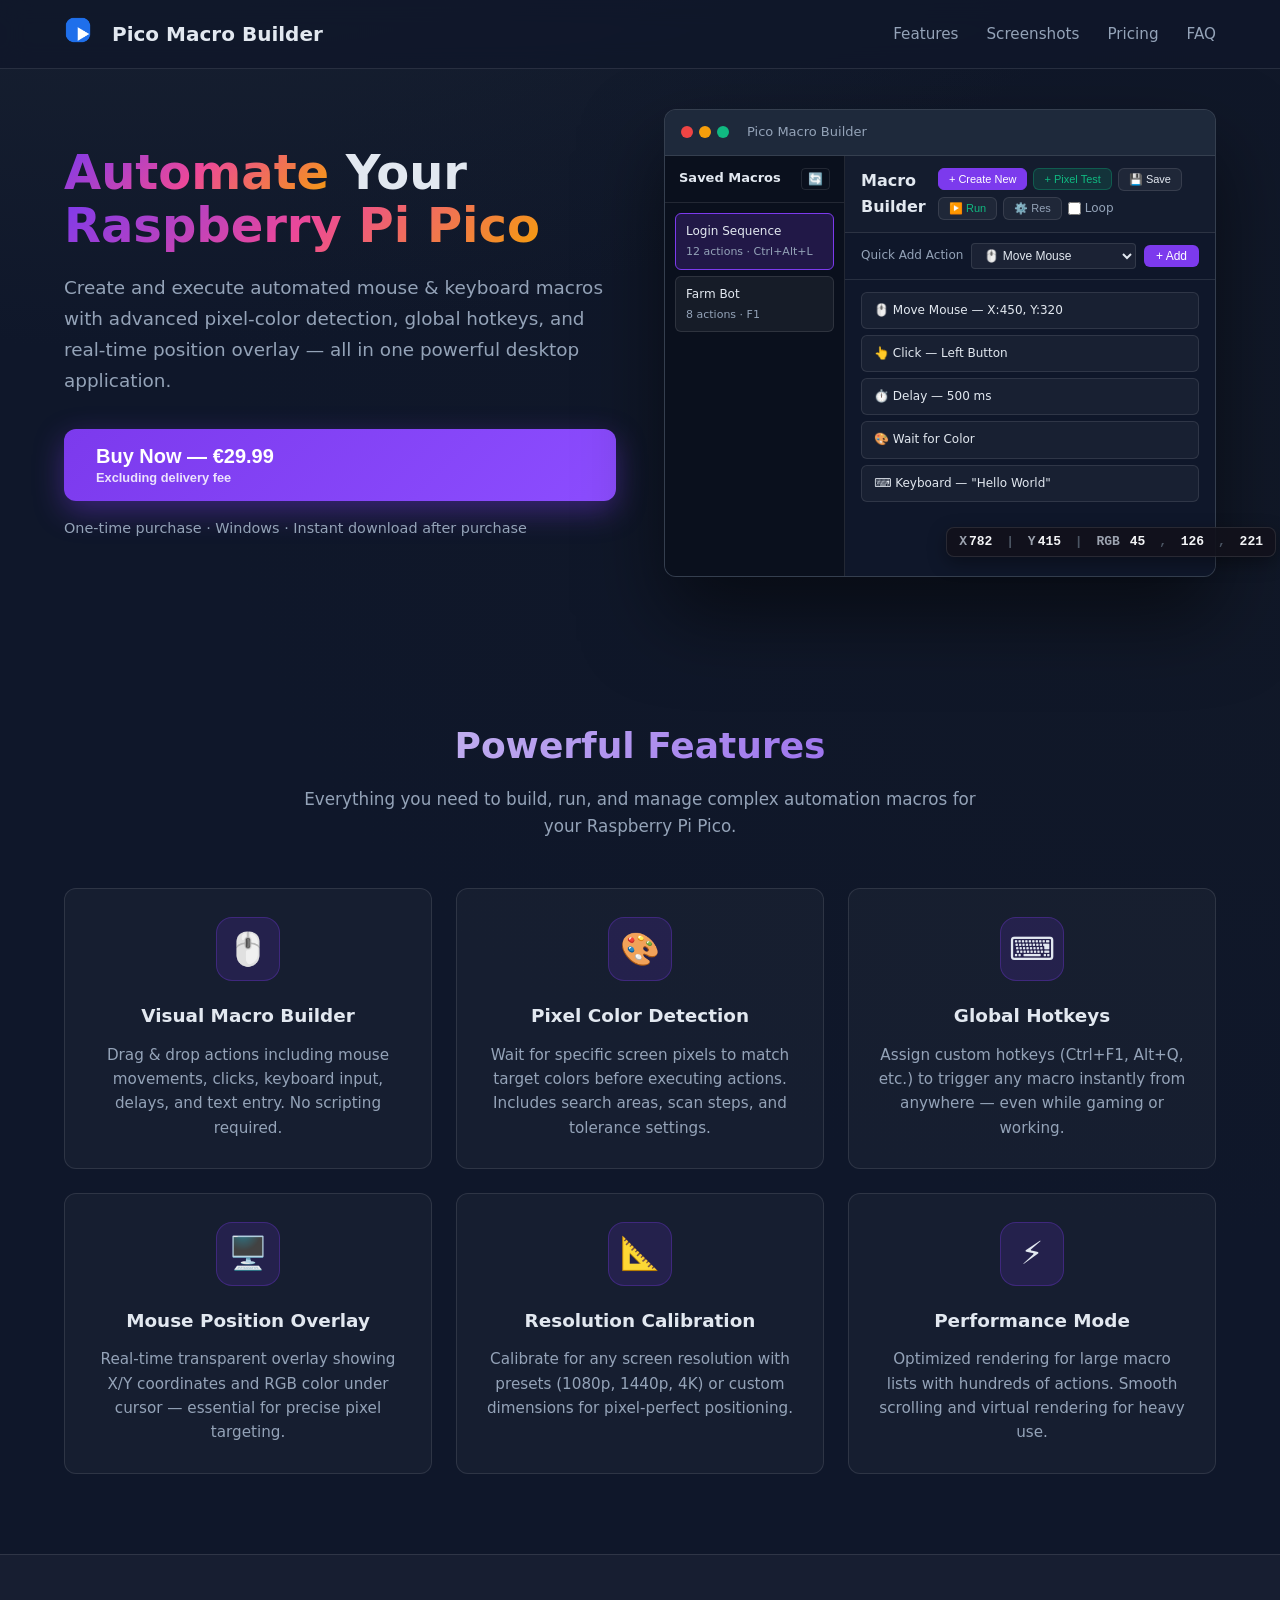
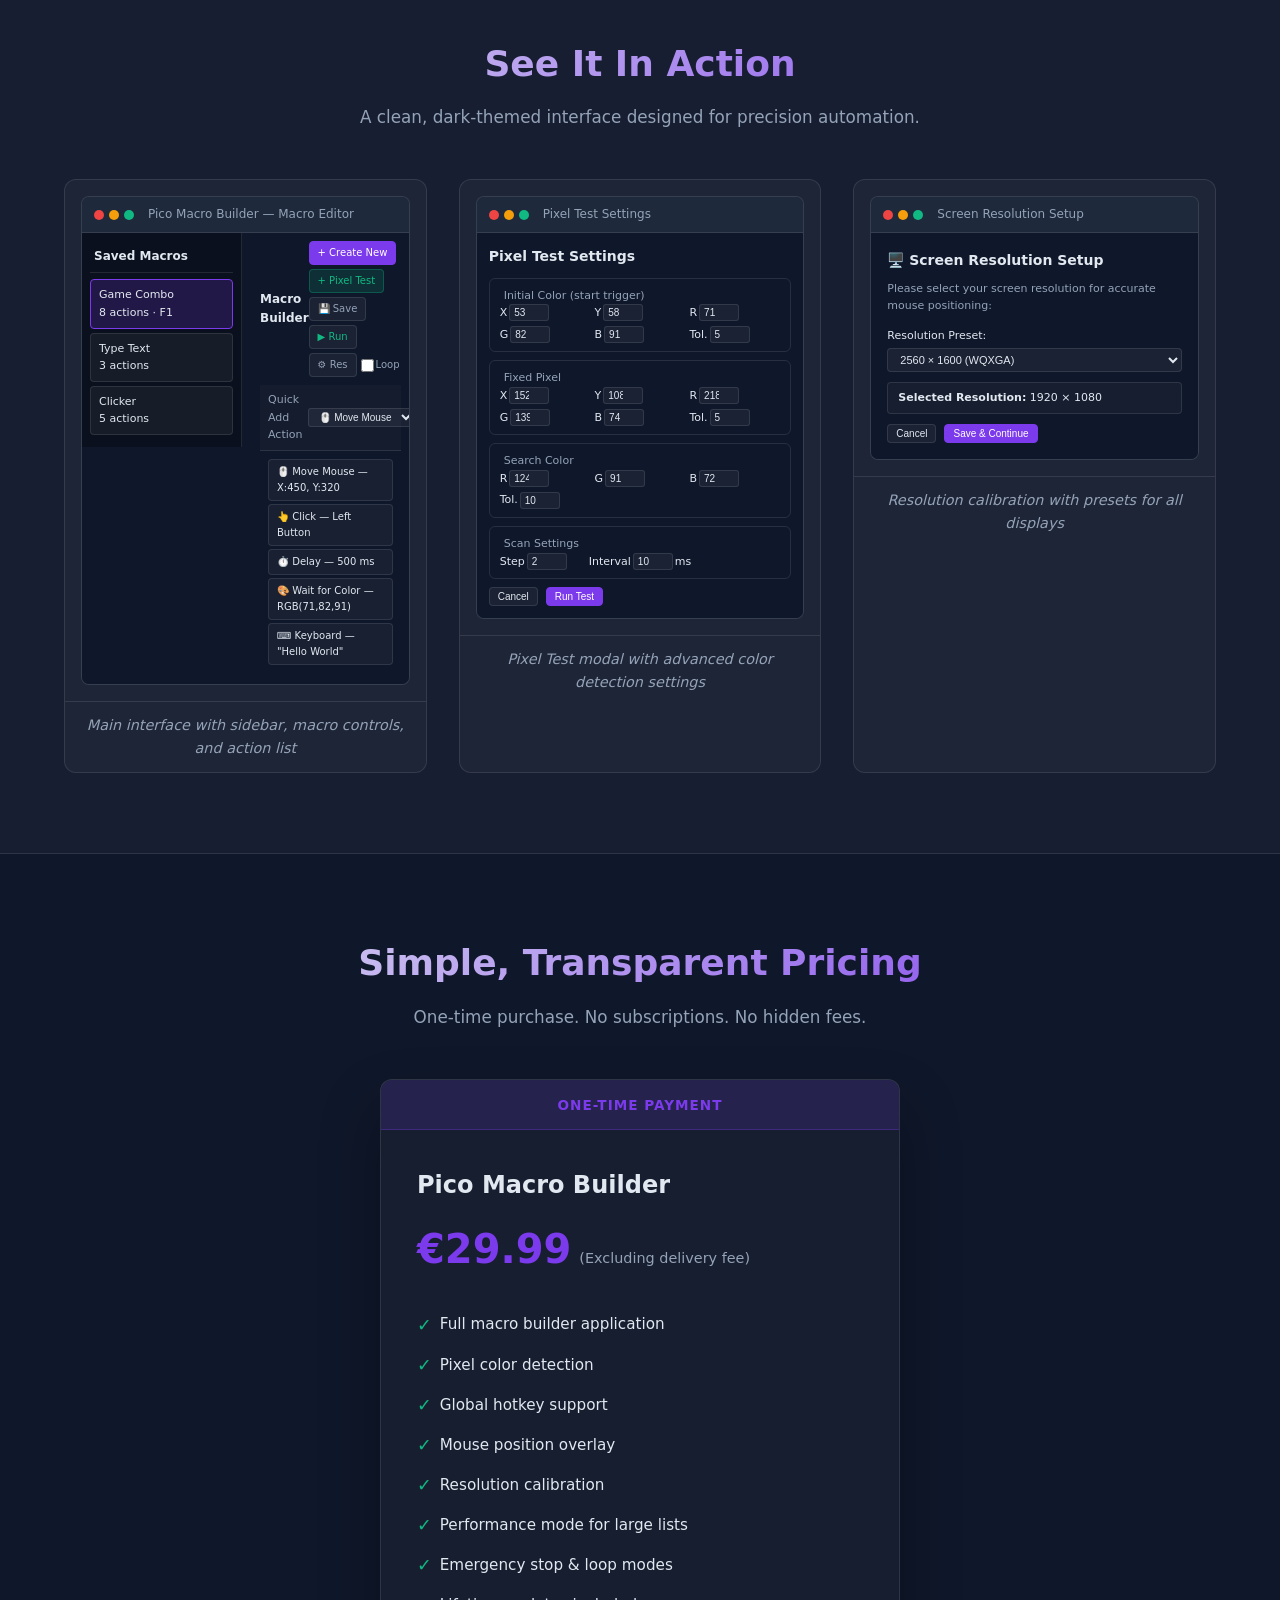
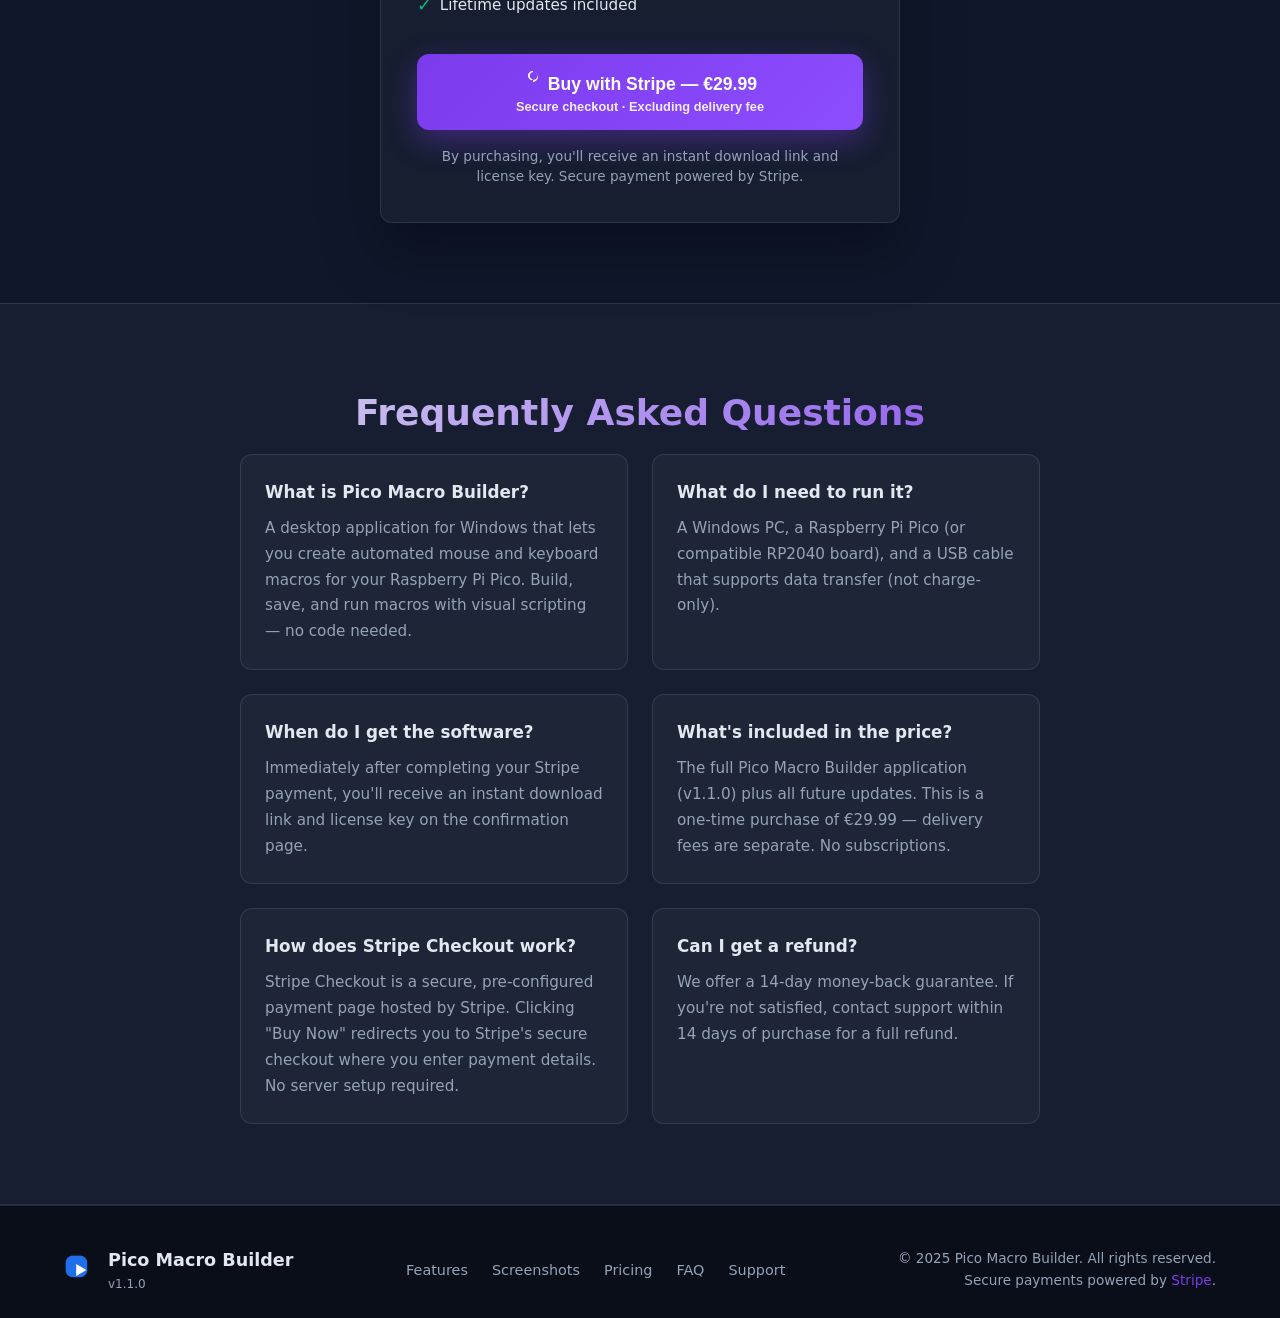
==== index.html @ ee60b94f "Add Pico Macro Builder landing page with Stripe Checkout integration" ====
<!DOCTYPE html>
<html lang="en">
  <head>
    <meta charset="UTF-8" />
    <meta name="viewport" content="width=device-width, initial-scale=1.0" />
    <title>Pico Macro Builder — Automate Your Raspberry Pi Pico</title>
    <meta
      name="description"
      content="Pico Macro Builder lets you create, save, and run automated mouse & keyboard macros on your Raspberry Pi Pico. Featuring pixel-color detection, global hotkeys, and real-time mouse position overlay."
    />
    <link rel="icon" href="logo.png" />
    <!-- Stripe.js -->
    <script src="https://js.stripe.com/v3/"></script>
    <link rel="stylesheet" href="styles.css" />
  </head>
  <body>
    <!-- ===== NAVBAR ===== -->
    <nav class="navbar">
      <div class="container nav-inner">
        <div class="logo">
          <img src="logo.png" alt="Pico Macro Builder" class="logo-img" />
          <span class="logo-text">Pico Macro Builder</span>
        </div>
        <div class="nav-links">
          <a href="#features">Features</a>
          <a href="#screenshots">Screenshots</a>
          <a href="#pricing">Pricing</a>
          <a href="#faq">FAQ</a>
        </div>
      </div>
    </nav>

    <!-- ===== HERO ===== -->
    <section class="hero">
      <div class="container hero-inner">
        <div class="hero-text">
          <h1 class="hero-title">
            <span class="gradient-text">Automate</span> Your
            <span class="gradient-text">Raspberry Pi Pico</span>
          </h1>
          <p class="hero-subtitle">
            Create and execute automated mouse & keyboard macros with advanced
            pixel-color detection, global hotkeys, and real-time position
            overlay — all in one powerful desktop application.
          </p>
          <div class="hero-cta">
            <button id="checkout-btn" class="hero-buy-btn">
              <span class="btn-text">Buy Now — €29.99</span>
              <span class="btn-sub">Excluding delivery fee</span>
            </button>
                        <p class="hero-note">
              One-time purchase · Windows · Instant download after purchase
            </p>
            <div class="stripe-message"></div>
          </div>
        </div>
        <div class="hero-visual">
          <div class="app-mockup">
            <div class="browser-frame">
              <div class="browser-header">
                <div class="browser-dots">
                  <span class="dot dot-red"></span>
                  <span class="dot dot-yellow"></span>
                  <span class="dot dot-green"></span>
                </div>
                <span class="browser-url">Pico Macro Builder</span>
              </div>
              <div class="app-ui">
                <div class="app-sidebar">
                  <div class="app-sidebar-header">
                    <span>Saved Macros</span>
                    <button class="app-refresh">🔄</button>
                  </div>
                  <div class="app-sidebar-content">
                    <div class="app-macro-item active">
                      <div class="app-macro-name">Login Sequence</div>
                      <div class="app-macro-details">12 actions · Ctrl+Alt+L</div>
                    </div>
                    <div class="app-macro-item">
                      <div class="app-macro-name">Farm Bot</div>
                      <div class="app-macro-details">8 actions · F1</div>
                    </div>
                  </div>
                </div>
                <div class="app-main">
                  <div class="app-header">
                    <span class="app-title">Macro Builder</span>
                    <div class="app-controls">
                      <button class="app-btn app-btn-primary">+ Create New</button>
                      <button class="app-btn app-btn-test">+ Pixel Test</button>
                      <button class="app-btn app-btn-save">💾 Save</button>
                      <button class="app-btn app-btn-run">▶️ Run</button>
                      <button class="app-btn app-btn-settings">⚙️ Res</button>
                      <label class="app-loop"><input type="checkbox" /> Loop</label>
                    </div>
                  </div>
                  <div class="app-composer">
                    <div class="app-composer-title">Quick Add Action</div>
                    <select class="app-select">
                      <option>🖱️ Move Mouse</option>
                    </select>
                    <button class="app-btn app-btn-add">+ Add</button>
                  </div>
                  <div class="app-macro-list">
                    <div class="app-action">🖱️ Move Mouse — X:450, Y:320</div>
                    <div class="app-action">👆 Click — Left Button</div>
                    <div class="app-action">⏱️ Delay — 500 ms</div>
                    <div class="app-action">🎨 Wait for Color</div>
                    <div class="app-action">⌨️ Keyboard — "Hello World"</div>
                  </div>
                </div>
              </div>
            </div>
            <div class="mouse-overlay-peek">
              <div class="mouse-overlay-inner">
                <span class="mouse-label">X</span><span class="mouse-value">782</span>
                <span class="mouse-sep">|</span>
                <span class="mouse-label">Y</span><span class="mouse-value">415</span>
                <span class="mouse-sep">|</span>
                <span class="mouse-label">RGB</span>
                <span class="mouse-value">45</span>
                <span class="mouse-sep">,</span>
                <span class="mouse-value">126</span>
                <span class="mouse-sep">,</span>
                                <span class="mouse-value">221</span>
              </div>
            </div>
          </div>
        </div>
      </div>
    </section>

    <!-- ===== FEATURES ===== -->
    <section id="features" class="section">
      <div class="container">
        <h2 class="section-title">Powerful Features</h2>
        <p class="section-subtitle">
          Everything you need to build, run, and manage complex automation macros
          for your Raspberry Pi Pico.
        </p>
        <div class="features-grid">
          <div class="feature-card">
            <div class="feature-icon"><span class="icon-bg">🖱️</span></div>
            <h3 class="feature-title">Visual Macro Builder</h3>
            <p class="feature-desc">
              Drag &amp; drop actions including mouse movements, clicks,
              keyboard input, delays, and text entry. No scripting required.
            </p>
          </div>
          <div class="feature-card">
            <div class="feature-icon"><span class="icon-bg">🎨</span></div>
            <h3 class="feature-title">Pixel Color Detection</h3>
            <p class="feature-desc">
              Wait for specific screen pixels to match target colors before
              executing actions. Includes search areas, scan steps, and
              tolerance settings.
            </p>
          </div>
          <div class="feature-card">
            <div class="feature-icon"><span class="icon-bg">⌨️</span></div>
            <h3 class="feature-title">Global Hotkeys</h3>
            <p class="feature-desc">
              Assign custom hotkeys (Ctrl+F1, Alt+Q, etc.) to trigger any macro
              instantly from anywhere — even while gaming or working.
            </p>
          </div>
          <div class="feature-card">
            <div class="feature-icon"><span class="icon-bg">🖥️</span></div>
            <h3 class="feature-title">Mouse Position Overlay</h3>
            <p class="feature-desc">
              Real-time transparent overlay showing X/Y coordinates and RGB
              color under cursor — essential for precise pixel targeting.
            </p>
          </div>
          <div class="feature-card">
            <div class="feature-icon"><span class="icon-bg">📐</span></div>
            <h3 class="feature-title">Resolution Calibration</h3>
            <p class="feature-desc">
              Calibrate for any screen resolution with presets
              (1080p, 1440p, 4K) or custom dimensions for pixel-perfect
              positioning.
            </p>
          </div>
          <div class="feature-card">
            <div class="feature-icon"><span class="icon-bg">⚡</span></div>
            <h3 class="feature-title">Performance Mode</h3>
                        <p class="feature-desc">
              Optimized rendering for large macro lists with hundreds of
              actions. Smooth scrolling and virtual rendering for heavy use.
            </p>
          </div>
        </div>
      </div>
    </section>

    <!-- ===== SCREENSHOTS ===== -->
    <section id="screenshots" class="section section-alt">
      <div class="container">
        <h2 class="section-title">See It In Action</h2>
        <p class="section-subtitle">A clean, dark-themed interface designed for precision automation.</p>
        <div class="screenshots-grid">
          <div class="screenshot-card">
            <div class="screenshot-frame">
              <div class="screenshot-window">
                <div class="ss-browser-header">
                  <div class="ss-browser-dots">
                    <span class="ss-dot ss-red"></span>
                    <span class="ss-dot ss-yellow"></span>
                    <span class="ss-dot ss-green"></span>
                  </div>
                  <span class="ss-browser-title">Pico Macro Builder — Macro Editor</span>
                </div>
                <div class="ss-app">
                  <div class="ss-sidebar">
                    <div class="ss-sidebar-header"><span>Saved Macros</span></div>
                    <div class="ss-macro-item ss-active">
                      <div>Game Combo</div>
                      <div class="ss-meta">8 actions · F1</div>
                    </div>
                    <div class="ss-macro-item"><div>Type Text</div><div class="ss-meta">3 actions</div></div>
                    <div class="ss-macro-item"><div>Clicker</div><div class="ss-meta">5 actions</div></div>
                  </div>
                  <div class="ss-main">
                    <div class="ss-main-header">
                      <span class="ss-main-title">Macro Builder</span>
                      <div class="ss-btn-group">
                        <span class="ss-btn ss-btn-primary">+ Create New</span>
                        <span class="ss-btn ss-btn-test">+ Pixel Test</span>
                        <span class="ss-btn ss-btn-save">💾 Save</span>
                        <span class="ss-btn ss-btn-run">▶️ Run</span>
                        <span class="ss-btn ss-btn-settings">⚙️ Res</span>
                        <label class="ss-loop"><input type="checkbox" /> Loop</label>
                      </div>
                    </div>
                    <div class="ss-composer">
                      <span class="ss-composer-title">Quick Add Action</span>
                      <select class="ss-action-select"><option>🖱️ Move Mouse</option></select>
                    </div>
                    <div class="ss-actions">
                      <div class="ss-action">🖱️ Move Mouse — X:450, Y:320</div>
                      <div class="ss-action">👆 Click — Left Button</div>
                      <div class="ss-action">⏱️ Delay — 500 ms</div>
                      <div class="ss-action">🎨 Wait for Color — RGB(71,82,91)</div>
                      <div class="ss-action">⌨️ Keyboard — "Hello World"</div>
                    </div>
                  </div>
                </div>
              </div>
            </div>
                        <p class="screenshot-caption">Main interface with sidebar, macro controls, and action list</p>
          </div>
          <!-- Screenshot 2: Pixel Test Modal -->
          <div class="screenshot-card">
            <div class="screenshot-frame">
              <div class="screenshot-window">
                <div class="ss-browser-header">
                  <div class="ss-browser-dots">
                    <span class="ss-dot ss-red"></span>
                    <span class="ss-dot ss-yellow"></span>
                    <span class="ss-dot ss-green"></span>
                  </div>
                  <span class="ss-browser-title">Pixel Test Settings</span>
                </div>
                <div class="ss-app">
                  <div class="ss-pixel-test">
                    <div class="ss-pt-title">Pixel Test Settings</div>
                    <div class="ss-pt-fieldset">
                      <legend>Initial Color (start trigger)</legend>
                      <div class="ss-pt-grid">
                        <div class="ss-pt-field">X <input type="number" value="53" /></div>
                        <div class="ss-pt-field">Y <input type="number" value="58" /></div>
                        <div class="ss-pt-field">R <input type="number" value="71" /></div>
                        <div class="ss-pt-field">G <input type="number" value="82" /></div>
                        <div class="ss-pt-field">B <input type="number" value="91" /></div>
                        <div class="ss-pt-field">Tol. <input type="number" value="5" /></div>
                      </div>
                    </div>
                    <div class="ss-pt-fieldset">
                      <legend>Fixed Pixel</legend>
                      <div class="ss-pt-grid">
                        <div class="ss-pt-field">X <input type="number" value="152" /></div>
                        <div class="ss-pt-field">Y <input type="number" value="108" /></div>
                        <div class="ss-pt-field">R <input type="number" value="218" /></div>
                        <div class="ss-pt-field">G <input type="number" value="139" /></div>
                        <div class="ss-pt-field">B <input type="number" value="74" /></div>
                        <div class="ss-pt-field">Tol. <input type="number" value="5" /></div>
                      </div>
                    </div>
                    <div class="ss-pt-fieldset">
                      <legend>Search Color</legend>
                      <div class="ss-pt-grid">
                        <div class="ss-pt-field">R <input type="number" value="124" /></div>
                        <div class="ss-pt-field">G <input type="number" value="91" /></div>
                        <div class="ss-pt-field">B <input type="number" value="72" /></div>
                        <div class="ss-pt-field">Tol. <input type="number" value="10" /></div>
                      </div>
                    </div>
                    <div class="ss-pt-fieldset">
                      <legend>Scan Settings</legend>
                      <div class="ss-pt-grid">
                        <div class="ss-pt-field">Step <input type="number" value="2" /></div>
                        <div class="ss-pt-field">Interval <input type="number" value="10" /> ms</div>
                      </div>
                    </div>
                    <div class="ss-pt-actions">
                      <button class="ss-btn ss-btn-secondary">Cancel</button>
                      <button class="ss-btn ss-btn-primary">Run Test</button>
                    </div>
                  </div>
                </div>
              </div>
            </div>
                        <p class="screenshot-caption">Pixel Test modal with advanced color detection settings</p>
          </div>
          <!-- Screenshot 3: Resolution Setup -->
          <div class="screenshot-card">
            <div class="screenshot-frame">
              <div class="screenshot-window">
                <div class="ss-browser-header">
                  <div class="ss-browser-dots">
                    <span class="ss-dot ss-red"></span>
                    <span class="ss-dot ss-yellow"></span>
                    <span class="ss-dot ss-green"></span>
                  </div>
                  <span class="ss-browser-title">Screen Resolution Setup</span>
                </div>
                <div class="ss-app">
                  <div class="ss-res-modal">
                    <div class="ss-res-title">🖥️ Screen Resolution Setup</div>
                    <p class="ss-res-desc">
                      Please select your screen resolution for accurate mouse positioning:
                    </p>
                    <div class="ss-form-group">
                      <label>Resolution Preset:</label>
                      <select class="ss-res-select">
                        <option>Select a preset...</option>
                        <option>1920 × 1080 (Full HD)</option>
                        <option>2560 × 1440 (2K QHD)</option>
                        <option>3840 × 2160 (4K UHD)</option>
                        <option>1366 × 768 (HD)</option>
                        <option>1600 × 900 (HD+)</option>
                        <option selected>2560 × 1600 (WQXGA)</option>
                        <option>3440 × 1440 (Ultrawide)</option>
                        <option>5120 × 1440 (Super Ultrawide)</option>
                        <option>Custom Resolution</option>
                      </select>
                    </div>
                    <div class="ss-res-selected">
                      <strong>Selected Resolution:</strong> 1920 × 1080
                    </div>
                    <div class="ss-res-actions">
                      <button class="ss-btn ss-btn-secondary">Cancel</button>
                      <button class="ss-btn ss-btn-primary">Save &amp; Continue</button>
                    </div>
                  </div>
                </div>
              </div>
            </div>
            <p class="screenshot-caption">Resolution calibration with presets for all displays</p>
          </div>
        </div>
      </div>
    </section>

    <!-- ===== PRICING ===== -->
    <section id="pricing" class="section">
      <div class="container">
        <h2 class="section-title">Simple, Transparent Pricing</h2>
        <p class="section-subtitle">One-time purchase. No subscriptions. No hidden fees.</p>
        <div class="pricing-card">
          <div class="pricing-badge"><span class="badge-text">One-Time Payment</span></div>
          <div class="pricing-content">
            <div class="pricing-header">
              <h3 class="pricing-title">Pico Macro Builder</h3>
              <div class="pricing-price">
                <span class="price-amount">€29.99</span>
                <span class="price-desc">(Excluding delivery fee)</span>
              </div>
            </div>
            <ul class="pricing-features">
              <li class="pricing-feature"><span class="check-icon">✓</span> Full macro builder application</li>
              <li class="pricing-feature"><span class="check-icon">✓</span> Pixel color detection</li>
              <li class="pricing-feature"><span class="check-icon">✓</span> Global hotkey support</li>
              <li class="pricing-feature"><span class="check-icon">✓</span> Mouse position overlay</li>
              <li class="pricing-feature"><span class="check-icon">✓</span> Resolution calibration</li>
              <li class="pricing-feature"><span class="check-icon">✓</span> Performance mode for large lists</li>
              <li class="pricing-feature"><span class="check-icon">✓</span> Emergency stop & loop modes</li>
              <li class="pricing-feature"><span class="check-icon">✓</span> Lifetime updates included</li>
            </ul>
            <button id="checkout-btn-2" class="pricing-buy-btn">
              <span class="btn-text">
                <svg class="stripe-logo" width="20" height="20" viewBox="0 0 32 32" fill="currentColor">
                  <path d="M16 1.6c-4.2 0-8 3.4-8 7.6 0 3.6 2.8 6.6 6.5 7.3.5.1.7-.2.7-.5v-1.2c-2.6-.6-4.4-3-4.4-5.6 0-3.4 2.8-6 6.3-6 3.5 0 6.3 2.6 6.3 5.8 0 3.5-2.7 6.1-6.5 6.6-.5.1-.8.4-.8.9v1.4c0 .6.5 1.1 1.1 1.1 3.9-.6 6.9-4 6.9-8.1 0-4.2-3.4-7.6-8-7.6z"/>
                </svg>
                Buy with Stripe — €29.99
              </span>
              <span class="btn-sub">Secure checkout · Excluding delivery fee</span>
            </button>
                        <p class="pricing-note">
              By purchasing, you'll receive an instant download link and license key.
                            Secure payment powered by Stripe.
            </p>
            <div class="stripe-message"></div>
          </div>
        </div>
      </div>
    </section>

    <!-- ===== FAQ ===== -->
    <section id="faq" class="section section-alt">
      <div class="container">
        <h2 class="section-title">Frequently Asked Questions</h2>
        <div class="faq-grid">
          <div class="faq-item">
            <h3 class="faq-question">What is Pico Macro Builder?</h3>
            <p class="faq-answer">
              A desktop application for Windows that lets you create automated
              mouse and keyboard macros for your Raspberry Pi Pico. Build, save,
              and run macros with visual scripting — no code needed.
            </p>
          </div>
          <div class="faq-item">
            <h3 class="faq-question">What do I need to run it?</h3>
            <p class="faq-answer">
              A Windows PC, a Raspberry Pi Pico (or compatible RP2040 board),
              and a USB cable that supports data transfer (not charge-only).
            </p>
          </div>
          <div class="faq-item">
            <h3 class="faq-question">When do I get the software?</h3>
            <p class="faq-answer">
              Immediately after completing your Stripe payment, you'll receive an
              instant download link and license key on the confirmation page.
            </p>
          </div>
          <div class="faq-item">
            <h3 class="faq-question">What's included in the price?</h3>
            <p class="faq-answer">
              The full Pico Macro Builder application (v1.1.0) plus all future
              updates. This is a one-time purchase of €29.99 — delivery fees are
              separate. No subscriptions.
            </p>
          </div>
          <div class="faq-item">
            <h3 class="faq-question">How does Stripe Checkout work?</h3>
            <p class="faq-answer">
              Stripe Checkout is a secure, pre-configured payment page hosted by
              Stripe. Clicking "Buy Now" redirects you to Stripe's secure
              checkout where you enter payment details. No server setup required.
            </p>
          </div>
          <div class="faq-item">
            <h3 class="faq-question">Can I get a refund?</h3>
                        <p class="faq-answer">
              We offer a 14-day money-back guarantee. If you're not satisfied,
              contact support within 14 days of purchase for a full refund.
            </p>
          </div>
        </div>
      </div>
    </section>

    <!-- ===== FOOTER ===== -->
    <footer class="footer">
      <div class="container">
        <div class="footer-inner">
          <div class="footer-brand">
            <img src="logo.png" alt="Pico Macro Builder" class="footer-logo" />
            <div class="footer-brand-text">
              <span class="footer-name">Pico Macro Builder</span>
              <span class="footer-tag">v1.1.0</span>
            </div>
          </div>
          <div class="footer-links">
            <a href="#features">Features</a>
            <a href="#screenshots">Screenshots</a>
            <a href="#pricing">Pricing</a>
            <a href="#faq">FAQ</a>
            <a href="mailto:support@picomacrobuilder.local">Support</a>
          </div>
          <div class="footer-copy">
            <p>
              &copy; 2025 Pico Macro Builder. All rights reserved.<br />
              Secure payments powered by
              <a href="https://stripe.com" target="_blank" rel="noopener" class="stripe-link">Stripe</a>.
            </p>
          </div>
        </div>
      </div>
    </footer>

    <script src="script.js"></script>
  </body>
</html>
---- styles.css ----
/* ===== Pico Macro Builder — Landing Page Styles ===== */
/* Matches the app's dark theme with violet accent (#7c3aed) */

:root {
  --bg: #0f172a;
  --bg-dark: #02020a;
  --fg: #e2e8f0;
  --muted: #94a3b8;
  --accent: #7c3aed;
  --accent-hover: #8c4dff;
  --success: #10b981;
  --warning: #f59e0b;
  --error: #ef4444;
  --border: rgba(255, 255, 255, 0.1);
  --border-hover: rgba(255, 255, 255, 0.2);
  --card-bg: rgba(255, 255, 255, 0.03);
  --card-bg-hover: rgba(255, 255, 255, 0.08);
  --radius: 12px;
  --transition: all 0.25s ease;
}

* {
  box-sizing: border-box;
  margin: 0;
  padding: 0;
}

html {
  scroll-behavior: smooth;
}

body {
  font-family: system-ui, -apple-system, Segoe UI, Roboto, Ubuntu, Cantarell,
    "Noto Sans", "Helvetica Neue", Arial, "Apple Color Emoji",
    "Segoe UI Emoji", "Segoe UI Symbol", sans-serif;
  color: var(--fg);
  background: radial-gradient(1200px 800px at 10% -10%, #1f2937, transparent),
    radial-gradient(1200px 800px at 110% 10%, #111827, transparent),
    var(--bg);
  min-height: 100vh;
  line-height: 1.6;
}

/* ===== Layout ===== */
.container {
  max-width: 1200px;
  margin: 0 auto;
  padding: 0 24px;
}

.section {
  padding: 80px 0;
}

.section-alt {
  background: var(--card-bg);
  border-top: 1px solid var(--border);
  border-bottom: 1px solid var(--border);
}

.section-title {
  text-align: center;
  font-size: 2.25rem;
  font-weight: 700;
  margin-bottom: 12px;
  background: linear-gradient(135deg, var(--fg) 0%, var(--accent) 100%);
  -webkit-background-clip: text;
  -webkit-text-fill-color: transparent;
  background-clip: text;
}

.section-subtitle {
  text-align: center;
  color: var(--muted);
  font-size: 1.05rem;
  max-width: 700px;
  margin: 0 auto 48px;
}

/* ===== Navbar ===== */
.navbar {
  position: sticky;
  top: 0;
  z-index: 100;
  background: rgba(15, 23, 42, 0.8);
  backdrop-filter: blur(12px);
  border-bottom: 1px solid var(--border);
  padding: 16px 0;
}

.nav-inner {
  display: flex;
  justify-content: space-between;
  align-items: center;
}

.logo {
  display: flex;
  align-items: center;
  gap: 12px;
}

.logo-img {
  width: 36px;
  height: 36px;
  object-fit: contain;
}

.logo-text {
  font-size: 1.25rem;
  font-weight: 700;
  color: var(--fg);
}

.nav-links {
  display: flex;
  gap: 28px;
}

.nav-links a {
  color: var(--muted);
  text-decoration: none;
  font-size: 0.95rem;
  font-weight: 500;
  transition: var(--transition);
  position: relative;
}

.nav-links a:hover {
  color: var(--fg);
}

.nav-links a::after {
  content: "";
  position: absolute;
  bottom: -4px;
  left: 0;
  width: 0;
  height: 2px;
  background: var(--accent);
  transition: var(--transition);
}

.nav-links a:hover::after {
  width: 100%;
}

/* ===== Hero ===== */
.hero {
  padding: 40px 0 60px;
}

.hero-inner {
  display: grid;
  grid-template-columns: 1fr 1fr;
  gap: 48px;
  align-items: center;
}

.hero-title {
  font-size: clamp(2rem, 5vw, 3rem);
  font-weight: 800;
  line-height: 1.1;
}

.hero-title .gradient-text {
  background: linear-gradient(135deg, var(--accent) 0%, #ec4899 50%, #f59e0b 100%);
  -webkit-background-clip: text;
  -webkit-text-fill-color: transparent;
  background-clip: text;
}

.hero-subtitle {
  font-size: 1.15rem;
  color: var(--muted);
  margin: 20px 0 32px;
  max-width: 600px;
  line-height: 1.7;
}

.hero-cta {
  display: flex;
  flex-direction: column;
  gap: 12px;
  margin-top: 8px;
}

.hero-buy-btn {
  background: linear-gradient(135deg, var(--accent) 0%, var(--accent-hover) 100%);
  border: none;
  color: white;
  padding: 16px 32px;
  border-radius: var(--radius);
  font-size: 1.15rem;
  font-weight: 700;
  cursor: pointer;
  transition: var(--transition);
  box-shadow: 0 10px 30px rgba(124, 58, 237, 0.4);
  text-align: left;
  display: flex;
  flex-direction: column;
  align-items: flex-start;
}

.hero-buy-btn:hover {
  transform: translateY(-2px);
  box-shadow: 0 15px 35px rgba(124, 58, 237, 0.5);
}

.hero-buy-btn .btn-text {
  font-size: 1.25rem;
}

.hero-buy-btn .btn-sub {
  font-size: 0.8rem;
  opacity: 0.85;
  margin-top: 2px;
}

.hero-note {
  color: var(--muted);
  font-size: 0.9rem;
  margin-top: 4px;
}

.hero-visual {
  display: flex;
  justify-content: center;
  position: relative;
}

.app-mockup {
  position: relative;
  max-width: 100%;
}

/* ===== App Mockup ===== */
.browser-frame {
  background: #1e293b;
  border: 1px solid var(--border);
  border-radius: 12px;
  box-shadow: 0 40px 80px rgba(0, 0, 0, 0.5);
  overflow: hidden;
}

.browser-header {
  display: flex;
  align-items: center;
  gap: 10px;
  padding: 12px 16px;
  background: #1e293b;
  border-bottom: 1px solid var(--border);
}

.browser-dots {
  display: flex;
  gap: 6px;
}

.dot {
  width: 12px;
  height: 12px;
  border-radius: 50%;
  display: inline-block;
}

.dot-red { background: #ef4444; }
.dot-yellow { background: #f59e0b; }
.dot-green { background: #10b981; }

.browser-url {
  color: var(--muted);
  font-size: 13px;
  margin-left: 8px;
}

.app-ui {
  display: flex;
  background: var(--bg);
  min-height: 420px;
  font-size: 13px;
}

/* Sidebar */
.app-sidebar {
  width: 180px;
  background: rgba(0, 0, 0, 0.3);
  border-right: 1px solid var(--border);
  display: flex;
  flex-direction: column;
}

.app-sidebar-header {
  padding: 12px 14px;
  font-weight: 600;
  font-size: 13px;
  border-bottom: 1px solid var(--border);
  display: flex;
  justify-content: space-between;
  align-items: center;
}

.app-refresh {
  background: transparent;
  border: 1px solid var(--border);
  color: var(--muted);
  font-size: 12px;
  padding: 3px 6px;
  border-radius: 4px;
  cursor: pointer;
}

.app-sidebar-content {
  padding: 10px;
  overflow-y: auto;
}

.app-macro-item {
  background: rgba(255, 255, 255, 0.05);
  border: 1px solid var(--border);
  border-radius: 6px;
  padding: 8px 10px;
  margin-bottom: 6px;
  font-size: 12px;
  cursor: pointer;
}

.app-macro-item.active {
  background: rgba(124, 58, 237, 0.2);
  border-color: var(--accent);
}

.app-macro-name {
  color: var(--fg);
}

.app-macro-details {
  color: var(--muted);
  font-size: 11px;
  margin-top: 2px;
}

/* Main Content */
.app-main {
  flex: 1;
  display: flex;
  flex-direction: column;
}

.app-header {
  display: flex;
  align-items: center;
  justify-content: space-between;
  padding: 12px 16px;
  border-bottom: 1px solid var(--border);
  background: rgba(255, 255, 255, 0.02);
}

.app-title {
  font-size: 16px;
  font-weight: 600;
}

.app-controls {
  display: flex;
  gap: 6px;
  align-items: center;
  flex-wrap: wrap;
}

.app-btn {
  border: 1px solid var(--border);
  border-radius: 6px;
  padding: 4px 10px;
  font-size: 11px;
  cursor: pointer;
  transition: var(--transition);
  background: rgba(255, 255, 255, 0.05);
  color: var(--fg);
}

.app-btn:hover {
  background: rgba(255, 255, 255, 0.1);
}

.app-btn-primary {
  background: var(--accent);
  color: white;
  border-color: var(--accent);
}

.app-btn-test {
  background: rgba(16, 185, 129, 0.15);
  color: var(--success);
  border-color: rgba(16, 185, 129, 0.3);
}

.app-btn-run { color: var(--success); }
.app-btn-settings { color: var(--muted); }

.app-loop {
  display: flex;
  align-items: center;
  gap: 4px;
  font-size: 12px;
  color: var(--muted);
}

/* Composer */
.app-composer {
  padding: 10px 16px;
  border-bottom: 1px solid var(--border);
  display: flex;
  align-items: center;
  gap: 8px;
  font-size: 12px;
}

.app-composer-title {
  color: var(--muted);
  font-size: 12px;
}

.app-select {
  background: rgba(255, 255, 255, 0.05);
  border: 1px solid var(--border);
  color: var(--fg);
  padding: 4px 8px;
  border-radius: 4px;
  font-size: 12px;
  flex: 1;
}

.app-btn-add {
  background: var(--accent);
  color: white;
  border: none;
  border-radius: 6px;
  padding: 4px 12px;
  font-size: 12px;
  cursor: pointer;
}

/* Macro List */
.app-macro-list {
  flex: 1;
  padding: 12px 16px;
  overflow-y: auto;
  display: flex;
  flex-direction: column;
  gap: 6px;
}

.app-action {
  background: rgba(255, 255, 255, 0.04);
  border: 1px solid var(--border);
  border-radius: 6px;
  padding: 8px 12px;
  font-size: 12px;
}

/* Mouse overlay peek */
.mouse-overlay-peek {
  position: absolute;
  bottom: 20px;
  right: -60px;
  z-index: 10;
}

.mouse-overlay-inner {
  background: rgba(18, 18, 28, 0.92);
  border: 1px solid var(--border);
  border-radius: 8px;
  padding: 6px 12px;
  font: 600 13px/1.2 Consolas, "Courier New", monospace;
  color: #f3f4f6;
  box-shadow: 0 6px 18px rgba(0, 0, 0, 0.35);
  white-space: nowrap;
}

.mouse-label { color: #9ca3af; margin-right: 2px; }
.mouse-value { color: #f3f4f6; }
.mouse-sep { color: #4b5563; margin: 0 6px; }

/* ===== Features ===== */
.features-grid {
  display: grid;
  grid-template-columns: repeat(auto-fit, minmax(300px, 1fr));
  gap: 24px;
  margin-top: 48px;
}

.feature-card {
  background: var(--card-bg);
  border: 1px solid var(--border);
  border-radius: var(--radius);
  padding: 28px;
  transition: var(--transition);
  text-align: center;
}

.feature-card:hover {
  background: var(--card-bg-hover);
  transform: translateY(-4px);
  border-color: var(--border-hover);
}

.feature-icon {
  width: 64px;
  height: 64px;
  margin: 0 auto 20px;
  display: flex;
  align-items: center;
  justify-content: center;
  font-size: 32px;
  background: rgba(124, 58, 237, 0.15);
  border: 1px solid rgba(124, 58, 237, 0.3);
  border-radius: 16px;
}

.feature-title {
  font-size: 1.15rem;
  font-weight: 600;
  margin-bottom: 12px;
  color: var(--fg);
}

.feature-desc {
  color: var(--muted);
  font-size: 0.95rem;
  line-height: 1.6;
}

/* ===== Screenshots ===== */
.screenshots-grid {
  display: grid;
  grid-template-columns: repeat(auto-fit, minmax(340px, 1fr));
  gap: 32px;
  margin-top: 48px;
}

.screenshot-card {
  background: var(--card-bg);
  border: 1px solid var(--border);
  border-radius: var(--radius);
  overflow: hidden;
  transition: var(--transition);
}

.screenshot-card:hover {
  transform: translateY(-4px);
  box-shadow: 0 20px 40px rgba(0, 0, 0, 0.3);
}

.screenshot-frame {
  padding: 16px;
}

.screenshot-window {
  background: #1e293b;
  border: 1px solid var(--border);
  border-radius: 8px;
  overflow: hidden;
  font-size: 12px;
}

.ss-browser-header {
  display: flex;
  align-items: center;
  gap: 8px;
  padding: 8px 12px;
  background: #1e293b;
  border-bottom: 1px solid var(--border);
}

.ss-browser-dots {
  display: flex;
  gap: 5px;
}

.ss-dot {
  width: 10px;
  height: 10px;
  border-radius: 50%;
  display: inline-block;
}

.ss-red { background: #ef4444; }
.ss-yellow { background: #f59e0b; }
.ss-green { background: #10b981; }

.ss-browser-title {
  color: var(--muted);
  font-size: 12px;
  margin-left: 6px;
}

.ss-app {
  background: var(--bg);
  min-height: 220px;
  font-size: 12px;
}

.ss-sidebar {
  width: 160px;
  float: left;
  height: 100%;
  background: rgba(0, 0, 0, 0.3);
  border-right: 1px solid var(--border);
  padding: 8px;
  box-sizing: border-box;
}

.ss-sidebar-header {
  font-weight: 600;
  font-size: 12px;
  padding: 6px 4px;
  border-bottom: 1px solid var(--border);
  margin-bottom: 6px;
}

.ss-macro-item {
  background: rgba(255, 255, 255, 0.05);
  border: 1px solid var(--border);
  border-radius: 4px;
  padding: 6px 8px;
  margin-bottom: 4px;
  font-size: 11px;
}

.ss-macro-item.ss-active {
  background: rgba(124, 58, 237, 0.2);
  border-color: var(--accent);
}

.ss-main {
  margin-left: 170px;
  padding: 8px;
  box-sizing: border-box;
  height: 100%;
}

.ss-main-header {
  display: flex;
  justify-content: space-between;
  align-items: center;
  margin-bottom: 8px;
  font-size: 12px;
}

.ss-main-title {
  font-weight: 600;
}

.ss-btn-group {
  display: flex;
  gap: 4px;
  flex-wrap: wrap;
}

.ss-btn {
  border: 1px solid var(--border);
  border-radius: 4px;
  padding: 3px 8px;
  font-size: 10px;
  cursor: pointer;
  background: rgba(255, 255, 255, 0.05);
  color: var(--fg);
  white-space: nowrap;
}

.ss-btn-primary {
  background: var(--accent);
  color: white;
  border-color: var(--accent);
}

.ss-btn-test {
  background: rgba(16, 185, 129, 0.15);
  color: var(--success);
  border-color: rgba(16, 185, 129, 0.3);
}

.ss-btn-save { color: var(--muted); }
.ss-btn-run { color: var(--success); }
.ss-btn-settings { color: var(--muted); }

.ss-loop {
  display: flex;
  align-items: center;
  gap: 2px;
  font-size: 10px;
  color: var(--muted);
}

.ss-composer {
  padding: 6px 8px;
  border-bottom: 1px solid var(--border);
  display: flex;
  align-items: center;
  gap: 6px;
  font-size: 11px;
  background: rgba(255, 255, 255, 0.02);
}

.ss-composer-title { color: var(--muted); }

.ss-action-select {
  background: rgba(255, 255, 255, 0.05);
  border: 1px solid var(--border);
  color: var(--fg);
  padding: 2px 6px;
  border-radius: 3px;
  font-size: 10px;
  flex: 1;
}

.ss-actions { padding: 8px; }

.ss-action {
  background: rgba(255, 255, 255, 0.04);
  border: 1px solid var(--border);
  border-radius: 4px;
  padding: 4px 8px;
  font-size: 10px;
  margin-bottom: 3px;
}

.ss-pixel-test { padding: 12px; }
.ss-pt-title { font-weight: 700; font-size: 14px; margin-bottom: 10px; }

.ss-pt-fieldset {
  border: 1px solid var(--border);
  border-radius: 6px;
  padding: 8px 10px;
  margin-bottom: 8px;
}

.ss-pt-fieldset legend {
  font-size: 11px;
  color: var(--muted);
  padding: 0 4px;
}

.ss-pt-grid {
  display: grid;
  grid-template-columns: repeat(3, 1fr);
  gap: 4px;
  font-size: 11px;
}

.ss-pt-field {
  display: flex;
  align-items: center;
  gap: 2px;
}

.ss-pt-field input {
  width: 40px;
  background: rgba(255, 255, 255, 0.05);
  border: 1px solid var(--border);
  color: var(--fg);
  padding: 2px 4px;
  border-radius: 3px;
  font-size: 10px;
}

.ss-pt-actions {
  display: flex;
  gap: 8px;
  margin-top: 6px;
}

.ss-res-modal { padding: 16px; }
.ss-res-title { font-weight: 700; font-size: 14px; margin-bottom: 8px; }
.ss-res-desc { color: var(--muted); font-size: 11px; margin-bottom: 12px; }

.ss-form-group {
  margin-bottom: 10px;
  font-size: 11px;
}

.ss-res-select {
  width: 100%;
  background: rgba(255, 255, 255, 0.05);
  border: 1px solid var(--border);
  color: var(--fg);
  padding: 4px 8px;
  border-radius: 4px;
  font-size: 11px;
  margin-top: 4px;
}

.ss-res-selected {
  background: rgba(255, 255, 255, 0.03);
  border: 1px solid var(--border);
  border-radius: 4px;
  padding: 6px 10px;
  font-size: 11px;
  margin-top: 8px;
}

.ss-res-actions {
  display: flex;
  gap: 8px;
  margin-top: 10px;
}

.screenshot-caption {
  padding: 12px 16px;
  color: var(--muted);
  font-size: 0.9rem;
  font-style: italic;
  text-align: center;
  border-top: 1px solid var(--border);
}

/* ===== Pricing ===== */
.pricing-card {
  max-width: 520px;
  margin: 0 auto;
  background: var(--card-bg);
  border: 1px solid var(--border);
  border-radius: var(--radius);
  overflow: hidden;
  box-shadow: 0 30px 60px rgba(0, 0, 0, 0.3);
}

.pricing-badge {
  background: rgba(124, 58, 237, 0.15);
  border-bottom: 1px solid rgba(124, 58, 237, 0.3);
  text-align: center;
  padding: 12px;
}

.badge-text {
  color: var(--accent);
  font-weight: 700;
  font-size: 0.85rem;
  text-transform: uppercase;
  letter-spacing: 1px;
}

.pricing-content { padding: 36px; }

.pricing-title {
  font-size: 1.5rem;
  font-weight: 700;
  color: var(--fg);
  margin-bottom: 12px;
}

.pricing-price {
  display: flex;
  align-items: baseline;
  gap: 8px;
  margin-bottom: 24px;
}

.price-amount {
  font-size: 2.5rem;
  font-weight: 800;
  color: var(--accent);
}

.price-desc {
  color: var(--muted);
  font-size: 0.9rem;
}

.pricing-features {
  list-style: none;
  margin-bottom: 28px;
}

.pricing-feature {
  display: flex;
  align-items: center;
  gap: 8px;
  padding: 6px 0;
  color: var(--fg);
  font-size: 0.95rem;
}

.check-icon {
  color: var(--success);
  font-weight: 700;
  font-size: 1.1rem;
}

.pricing-buy-btn {
  width: 100%;
  background: linear-gradient(135deg, var(--accent) 0%, var(--accent-hover) 100%);
  border: none;
  color: white;
  padding: 16px 24px;
  border-radius: var(--radius);
  font-size: 1.1rem;
  font-weight: 700;
  cursor: pointer;
  transition: var(--transition);
  box-shadow: 0 10px 30px rgba(124, 58, 237, 0.4);
  display: flex;
  flex-direction: column;
  align-items: center;
  gap: 4px;
  margin-bottom: 16px;
}

.pricing-buy-btn:hover {
  transform: translateY(-2px);
  box-shadow: 0 15px 35px rgba(124, 58, 237, 0.5);
}

.pricing-buy-btn .btn-sub {
  font-size: 0.8rem;
  opacity: 0.9;
}

.pricing-note {
  color: var(--muted);
  font-size: 0.85rem;
  text-align: center;
  line-height: 1.5;
}

/* ===== FAQ ===== */
.faq-grid {
  max-width: 800px;
  margin: 0 auto;
  display: grid;
  grid-template-columns: repeat(auto-fit, minmax(300px, 1fr));
  gap: 24px;
}

.faq-item {
  background: var(--card-bg);
  border: 1px solid var(--border);
  border-radius: var(--radius);
  padding: 24px;
  transition: var(--transition);
}

.faq-item:hover {
  background: var(--card-bg-hover);
  border-color: var(--border-hover);
}

.faq-question {
  font-size: 1.05rem;
  font-weight: 600;
  color: var(--fg);
  margin-bottom: 10px;
}

.faq-answer {
  color: var(--muted);
  font-size: 0.95rem;
  line-height: 1.7;
}

/* ===== Footer ===== */
.footer {
  background: rgba(0, 0, 0, 0.4);
  border-top: 1px solid var(--border);
  padding: 40px 0 24px;
}

.footer-inner {
  display: flex;
  justify-content: space-between;
  align-items: center;
  flex-wrap: wrap;
  gap: 20px;
}

.footer-brand {
  display: flex;
  align-items: center;
  gap: 12px;
}

.footer-logo {
  width: 32px;
  height: 32px;
  object-fit: contain;
}

.footer-brand-text {
  display: flex;
  flex-direction: column;
}

.footer-name {
  font-weight: 700;
  font-size: 1.1rem;
  color: var(--fg);
}

.footer-tag {
  font-size: 0.75rem;
  color: var(--muted);
}

.footer-links {
  display: flex;
  gap: 24px;
}

.footer-links a {
  color: var(--muted);
  text-decoration: none;
  font-size: 0.9rem;
  transition: var(--transition);
}

.footer-links a:hover {
  color: var(--fg);
}

.footer-copy {
  color: var(--muted);
  font-size: 0.85rem;
  text-align: right;
}

.footer-copy a {
  color: var(--accent);
  text-decoration: none;
}

.footer-copy a:hover {
  text-decoration: underline;
}

/* ===== Responsive ===== */
@media (max-width: 768px) {
  .hero-inner {
    grid-template-columns: 1fr;
  }
  .hero-visual {
    display: none;
  }
  .nav-links {
    display: none;
  }
  .faq-grid {
    grid-template-columns: 1fr;
  }
  .footer-inner {
    flex-direction: column;
    text-align: center;
  }
  .footer-copy {
    text-align: center;
  }
  .screenshots-grid {
    grid-template-columns: 1fr;
  }
  .ss-sidebar {
    display: none;
  }
  .ss-main {
    margin-left: 0;
  }
}

/* ===== Animations ===== */
@keyframes fadeInUp {
  from {
    opacity: 0;
    transform: translateY(20px);
  }
  to {
    opacity: 1;
    transform: translateY(0);
  }
}

.section-title,
.hero-title,
.hero-subtitle,
.hero-cta,
.hero-visual {
  animation: fadeInUp 0.6s ease-out;
}

.section-title { animation-delay: 0.1s; }
.hero-title { animation-delay: 0.2s; }
.hero-subtitle { animation-delay: 0.3s; }
.hero-cta { animation-delay: 0.4s; }
.hero-visual { animation-delay: 0.5s; }

/* ===== Stripe message ===== */
.stripe-message {
  background: rgba(245, 156, 178, 0.1);
  border: 1px solid rgba(245, 156, 178, 0.3);
  color: #fb7185;
  padding: 12px 20px;
  border-radius: 8px;
  margin-top: 12px;
  font-size: 0.9rem;
  text-align: center;
  display: none;
}
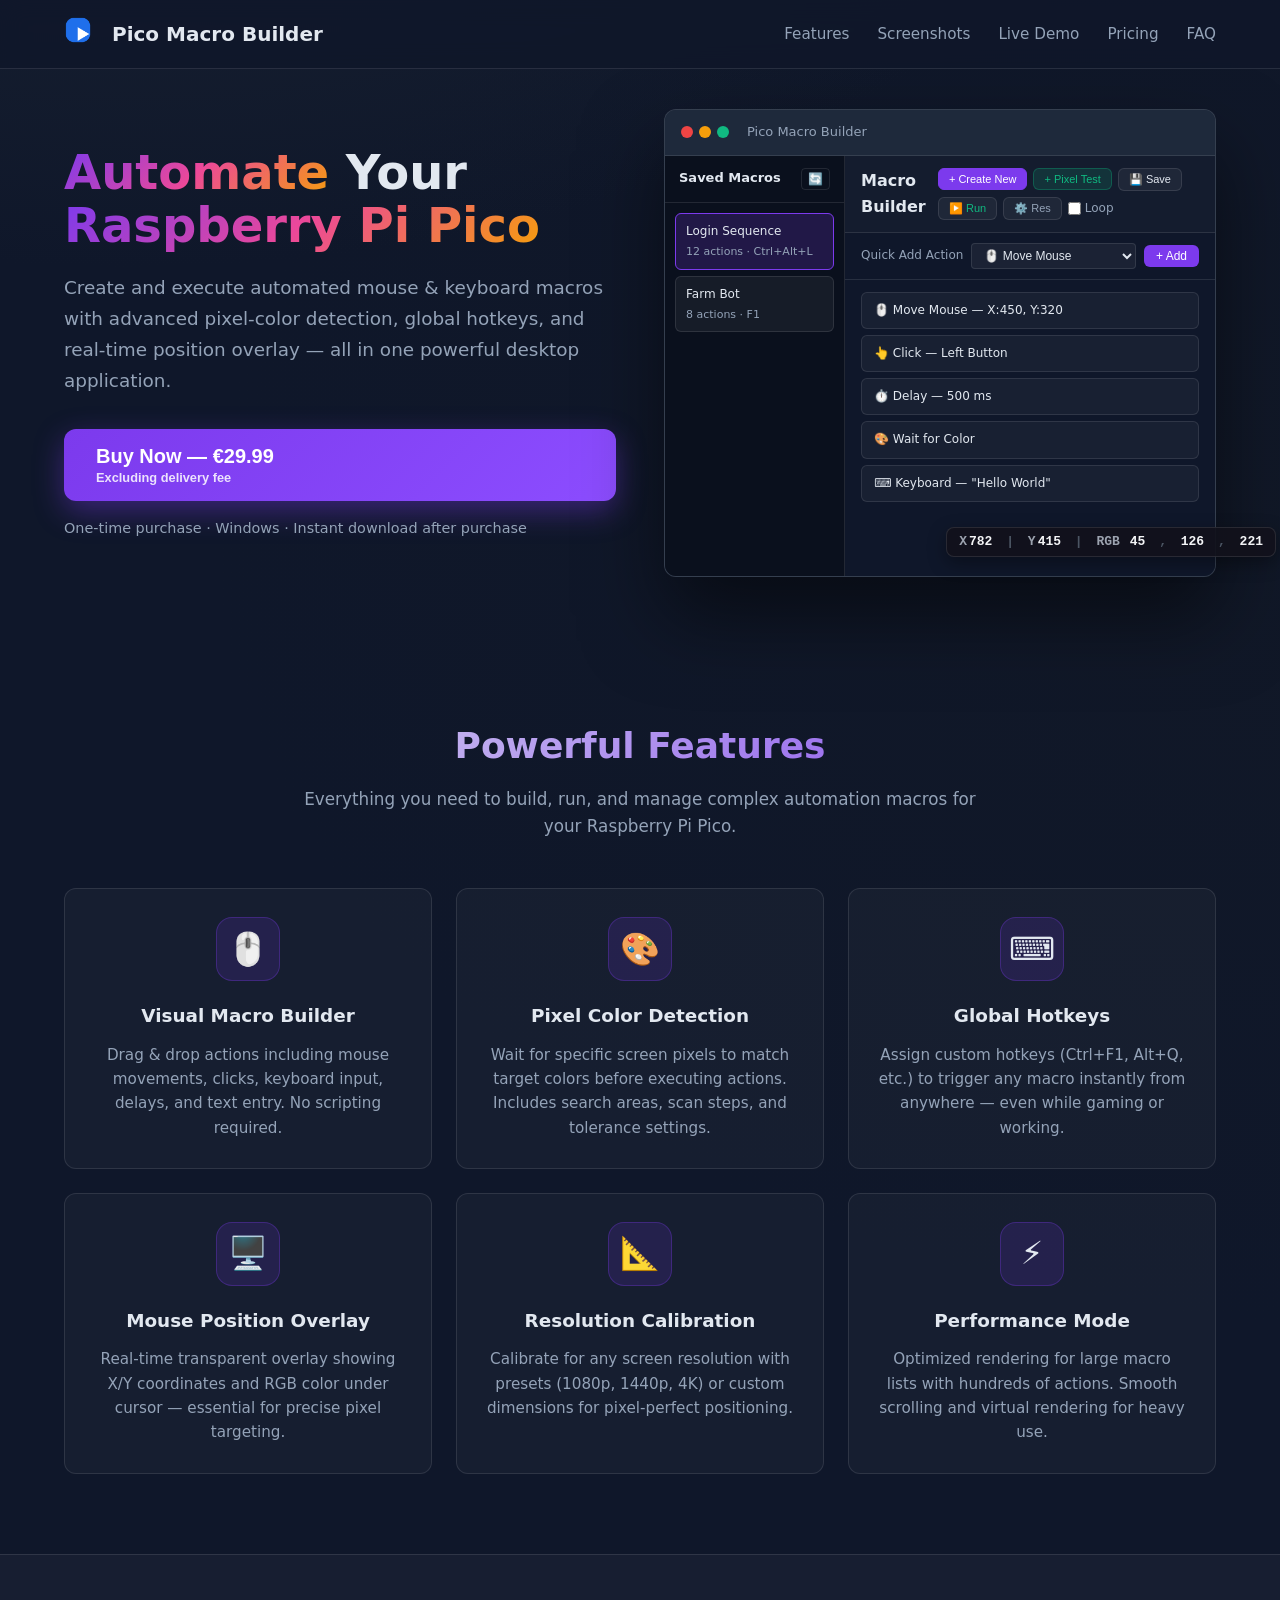
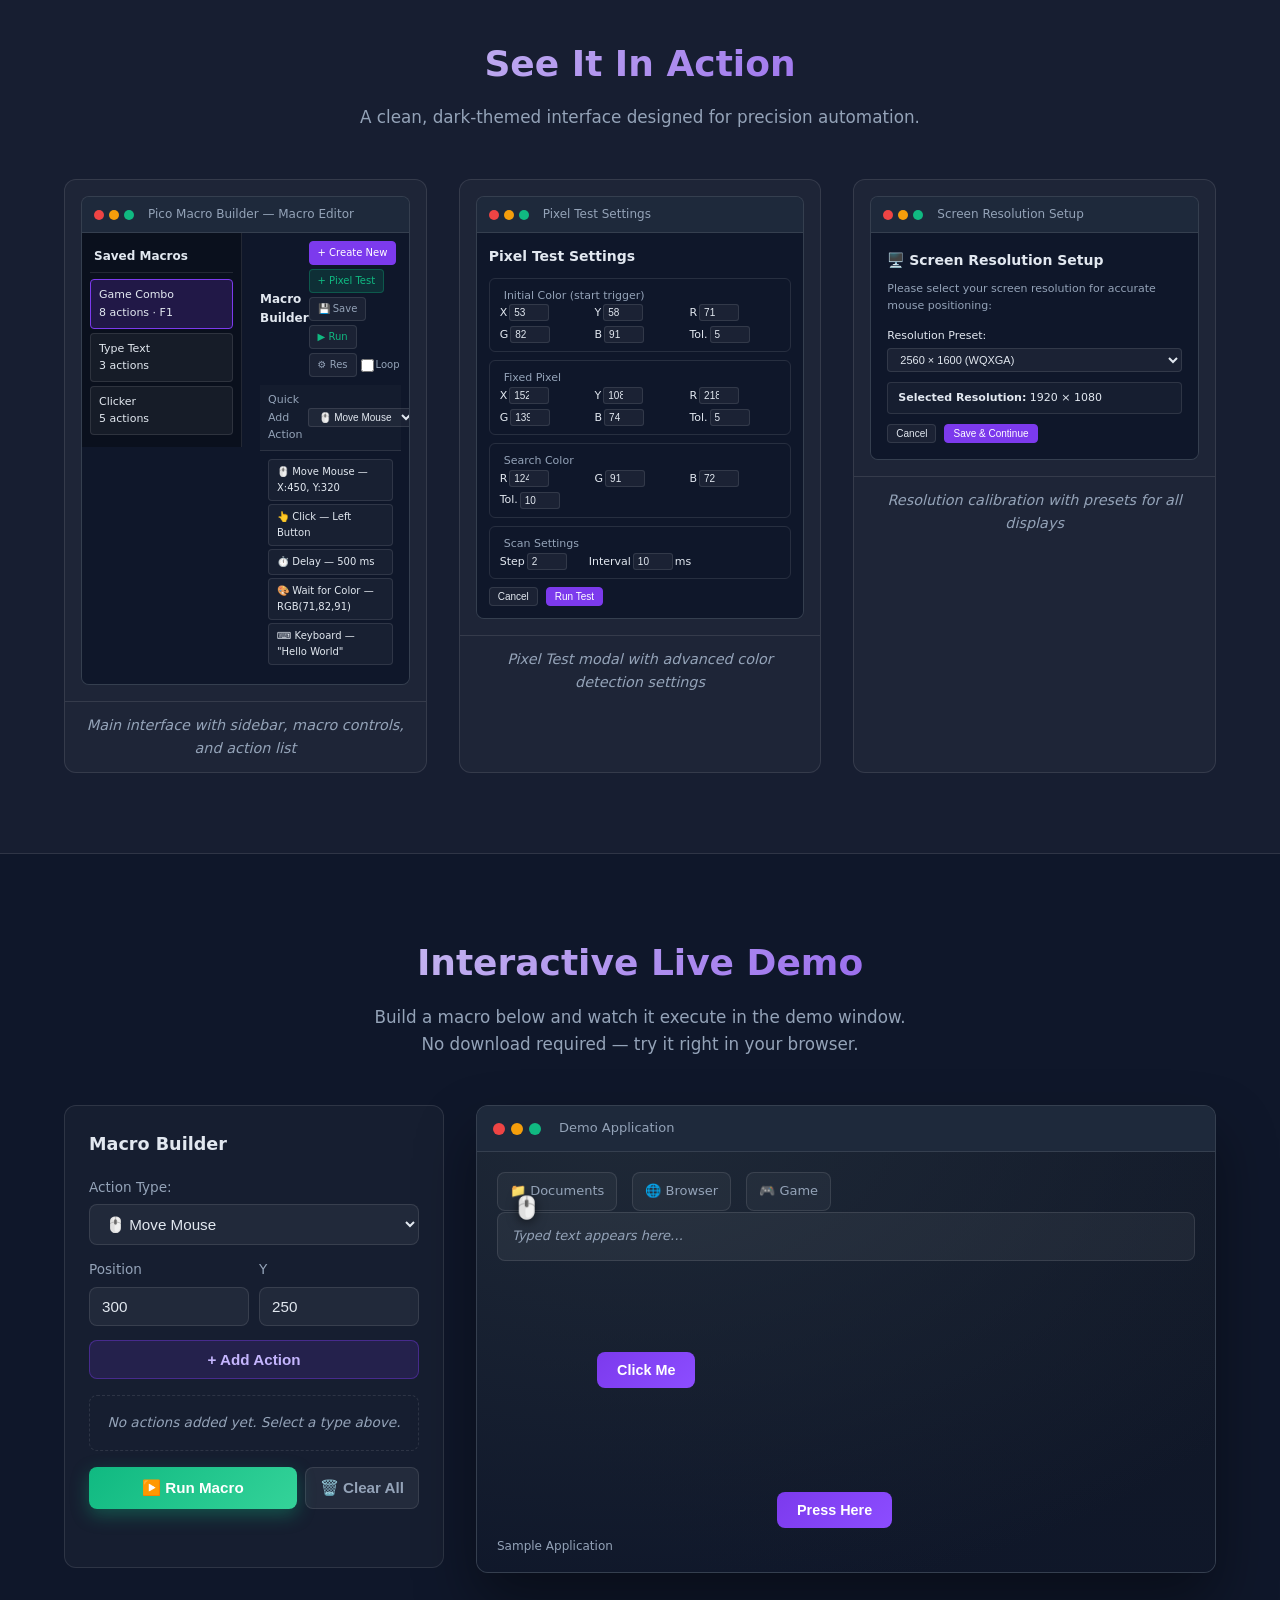
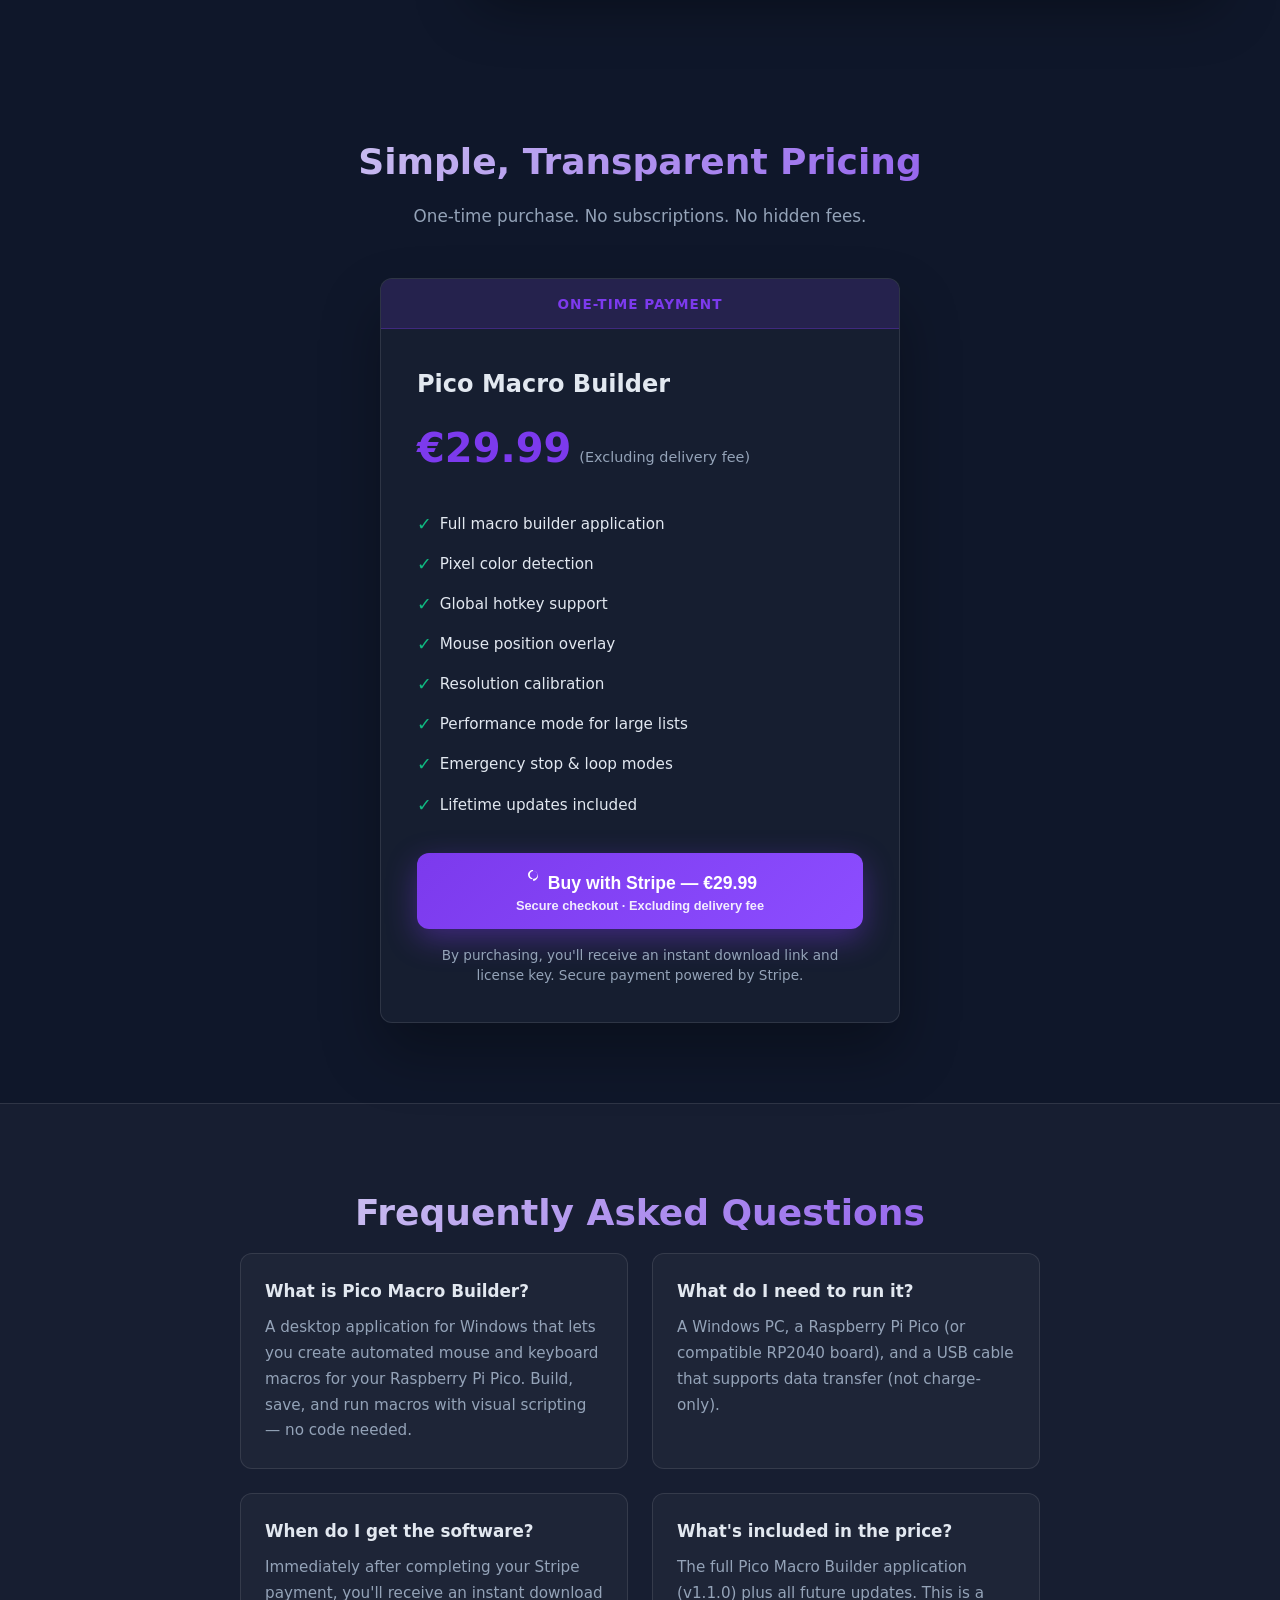
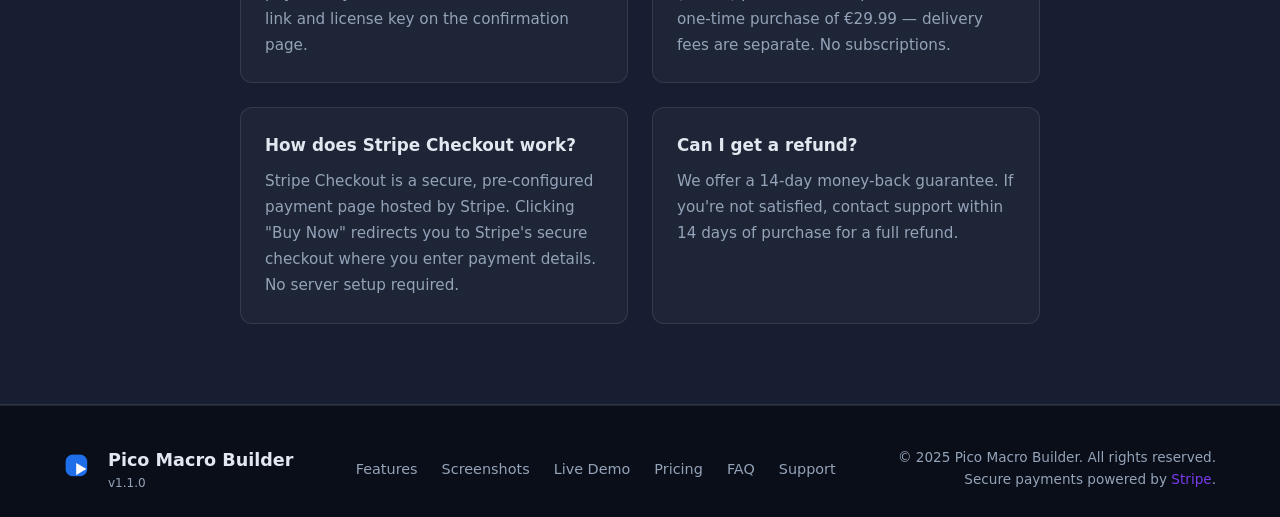
==== commit 7451f0c2: "Add interactive live demo section with macro builder and simulated desktop execution" ====
--- a/index.html
+++ b/index.html
@@ -22,8 +22,9 @@
           <span class="logo-text">Pico Macro Builder</span>
         </div>
         <div class="nav-links">
-          <a href="#features">Features</a>
+                    <a href="#features">Features</a>
           <a href="#screenshots">Screenshots</a>
+          <a href="#demo">Live Demo</a>
           <a href="#pricing">Pricing</a>
           <a href="#faq">FAQ</a>
         </div>
@@ -357,6 +358,72 @@
               </div>
             </div>
             <p class="screenshot-caption">Resolution calibration with presets for all displays</p>
+          </div>
+        </div>
+      </div>
+        </section>
+
+    <!-- ===== DEMO ===== -->
+    <section id="demo" class="section">
+      <div class="container">
+        <h2 class="section-title">Interactive Live Demo</h2>
+        <p class="section-subtitle">
+          Build a macro below and watch it execute in the demo window.<br />
+          No download required — try it right in your browser.
+        </p>
+        <div class="demo-wrapper">
+          <!-- Macro Builder Panel -->
+          <div class="demo-builder">
+            <h3 class="demo-builder-title">Macro Builder</h3>
+            <div class="demo-action-form">
+              <label>Action Type:</label>
+              <select id="demoActionType">
+                <option value="move">🖱️ Move Mouse</option>
+                <option value="click">👆 Click</option>
+                <option value="type">⌨️ Type Text</option>
+                <option value="delay">⏱️ Delay</option>
+              </select>
+            </div>
+            <div class="demo-param-group">
+              <label id="demoParamLabel">Target:</label>
+              <input type="text" id="demoParamInput" placeholder="e.g. 420, 280" />
+            </div>
+            <button id="demoAddAction" class="demo-add-btn">+ Add Action</button>
+            <div class="demo-action-list" id="demoActionList">
+              <div class="demo-empty">No actions added yet. Select a type above.</div>
+            </div>
+                        <div class="demo-controls">
+              <button id="demoRunBtn" class="demo-run-btn">▶️ Run Macro</button>
+              <button id="demoStopBtn" class="demo-stop-btn" style="display:none;">⏹️ Stop</button>
+              <button id="demoClearBtn" class="demo-clear-btn">🗑️ Clear All</button>
+            </div>
+            <div class="demo-status" id="demoStatus"></div>
+          </div>
+
+          <!-- Demo Screen Window -->
+          <div class="demo-screen-wrapper">
+            <div class="demo-window">
+              <div class="demo-window-header">
+                <div class="demo-window-dots">
+                  <span class="demo-dot demo-dot-red"></span>
+                  <span class="demo-dot demo-dot-yellow"></span>
+                  <span class="demo-dot demo-dot-green"></span>
+                </div>
+                <span class="demo-window-title">Demo Application</span>
+              </div>
+              <div class="demo-window-body" id="demoWindowBody">
+                <div class="demo-desktop">
+                  <div class="demo-icon">📁 Documents</div>
+                  <div class="demo-icon">🌐 Browser</div>
+                  <div class="demo-icon">🎮 Game</div>
+                  <button class="demo-btn" id="targetBtn1" style="left:120px;top:200px;">Click Me</button>
+                  <button class="demo-btn" id="targetBtn2" style="left:300px;top:340px;">Press Here</button>
+                  <div class="demo-label">Sample Application</div>
+                  <div class="demo-text-display" id="demoTextDisplay"></div>
+                </div>
+                <div class="demo-cursor" id="demoCursor">🖱️</div>
+              </div>
+            </div>
           </div>
         </div>
       </div>
@@ -472,8 +539,9 @@
             </div>
           </div>
           <div class="footer-links">
-            <a href="#features">Features</a>
+                        <a href="#features">Features</a>
             <a href="#screenshots">Screenshots</a>
+            <a href="#demo">Live Demo</a>
             <a href="#pricing">Pricing</a>
             <a href="#faq">FAQ</a>
             <a href="mailto:support@picomacrobuilder.local">Support</a>
@@ -489,6 +557,7 @@
       </div>
     </footer>
 
-    <script src="script.js"></script>
+        <script src="script.js"></script>
+    <script src="demo.js"></script>
   </body>
 </html>
--- a/styles.css
+++ b/styles.css
@@ -1103,3 +1103,375 @@
   text-align: center;
   display: none;
 }
+
+/* ===== Interactive Demo ===== */
+.demo-wrapper {
+  display: grid;
+  grid-template-columns: 380px 1fr;
+  gap: 32px;
+  align-items: start;
+  margin-top: 48px;
+}
+
+/* Builder panel */
+.demo-builder {
+  background: var(--card-bg);
+  border: 1px solid var(--border);
+  border-radius: var(--radius);
+  padding: 24px;
+}
+
+.demo-builder-title {
+  font-size: 1.1rem;
+  font-weight: 700;
+  color: var(--fg);
+  margin-bottom: 18px;
+}
+
+.demo-action-form,
+.demo-param-group {
+  display: flex;
+  flex-direction: column;
+  gap: 6px;
+  margin-bottom: 14px;
+}
+
+.demo-action-form label,
+.demo-param-group label {
+  color: var(--muted);
+  font-size: 0.85rem;
+  font-weight: 500;
+}
+
+.demo-action-form select,
+.demo-param-group input {
+  background: rgba(255, 255, 255, 0.05);
+  border: 1px solid var(--border);
+  color: var(--fg);
+  padding: 10px 12px;
+  border-radius: 8px;
+  font-size: 0.95rem;
+  outline: none;
+  transition: var(--transition);
+}
+
+.demo-action-form select:focus,
+.demo-param-group input:focus {
+  border-color: var(--accent);
+  background: rgba(255, 255, 255, 0.08);
+}
+
+.demo-param-row {
+  display: flex;
+  gap: 10px;
+}
+
+.demo-param-row > div {
+  flex: 1;
+  display: flex;
+  flex-direction: column;
+  gap: 6px;
+}
+
+.demo-add-btn {
+  width: 100%;
+  background: rgba(124, 58, 237, 0.15);
+  border: 1px solid rgba(124, 58, 237, 0.4);
+  color: #c4b5fd;
+  padding: 10px;
+  border-radius: 8px;
+  font-size: 0.95rem;
+  font-weight: 600;
+  cursor: pointer;
+  transition: var(--transition);
+  margin-bottom: 16px;
+}
+
+.demo-add-btn:hover {
+  background: rgba(124, 58, 237, 0.3);
+  transform: translateY(-1px);
+}
+
+.demo-action-list {
+  max-height: 220px;
+  overflow-y: auto;
+  display: flex;
+  flex-direction: column;
+  gap: 6px;
+  margin-bottom: 16px;
+}
+
+.demo-empty {
+  color: var(--muted);
+  font-size: 0.85rem;
+  font-style: italic;
+  text-align: center;
+  padding: 16px;
+  border: 1px dashed var(--border);
+  border-radius: 8px;
+}
+
+.demo-action-item {
+  display: flex;
+  align-items: center;
+  justify-content: space-between;
+  background: rgba(255, 255, 255, 0.05);
+  border: 1px solid var(--border);
+  border-radius: 6px;
+  padding: 7px 10px;
+  font-size: 0.85rem;
+  color: var(--fg);
+}
+
+.demo-action-item .demo-remove {
+  background: transparent;
+  border: none;
+  color: var(--error);
+  cursor: pointer;
+  font-size: 1rem;
+  line-height: 1;
+  padding: 0 4px;
+}
+
+.demo-controls {
+  display: flex;
+  gap: 8px;
+}
+
+.demo-run-btn {
+  flex: 1;
+  background: linear-gradient(135deg, var(--success) 0%, #34d399 100%);
+  border: none;
+  color: white;
+  padding: 11px;
+  border-radius: 8px;
+  font-weight: 700;
+  font-size: 0.95rem;
+  cursor: pointer;
+  transition: var(--transition);
+  box-shadow: 0 6px 18px rgba(16, 185, 129, 0.35);
+}
+
+.demo-run-btn:hover:not(:disabled) {
+  transform: translateY(-2px);
+}
+
+.demo-run-btn:disabled {
+  opacity: 0.5;
+  cursor: not-allowed;
+}
+
+.demo-stop-btn {
+  background: linear-gradient(135deg, var(--error) 0%, #f87171 100%);
+  border: none;
+  color: white;
+  padding: 11px 14px;
+  border-radius: 8px;
+  font-weight: 700;
+  font-size: 0.95rem;
+  cursor: pointer;
+  transition: var(--transition);
+}
+
+.demo-clear-btn {
+  background: rgba(255, 255, 255, 0.06);
+  border: 1px solid var(--border);
+  color: var(--muted);
+  padding: 11px 14px;
+  border-radius: 8px;
+  font-weight: 600;
+  font-size: 0.95rem;
+  cursor: pointer;
+  transition: var(--transition);
+}
+
+.demo-clear-btn:hover {
+  background: rgba(255, 255, 255, 0.12);
+  color: var(--fg);
+}
+
+/* Demo window frame */
+.demo-screen-wrapper {
+  min-width: 0;
+}
+
+.demo-window {
+  background: #1e293b;
+  border: 1px solid var(--border);
+  border-radius: 12px;
+  overflow: hidden;
+  box-shadow: 0 30px 60px rgba(0, 0, 0, 0.4);
+}
+
+.demo-window-header {
+  display: flex;
+  align-items: center;
+  gap: 10px;
+  padding: 12px 16px;
+  background: #1e293b;
+  border-bottom: 1px solid var(--border);
+}
+
+.demo-window-dots {
+  display: flex;
+  gap: 6px;
+}
+
+.demo-dot {
+  width: 12px;
+  height: 12px;
+  border-radius: 50%;
+  display: inline-block;
+}
+
+.demo-dot-red { background: #ef4444; }
+.demo-dot-yellow { background: #f59e0b; }
+.demo-dot-green { background: #10b981; }
+
+.demo-window-title {
+  color: var(--muted);
+  font-size: 13px;
+  margin-left: 8px;
+}
+
+.demo-window-body {
+  position: relative;
+  height: 420px;
+  background: radial-gradient(800px 500px at 20% -10%, #1f2937, transparent),
+    radial-gradient(800px 500px at 110% 20%, #111827, transparent),
+    var(--bg);
+  overflow: hidden;
+}
+
+/* Simulated desktop */
+.demo-desktop {
+  position: absolute;
+  inset: 0;
+  padding: 20px;
+}
+
+.demo-icon {
+  display: inline-flex;
+  align-items: center;
+  gap: 8px;
+  color: var(--muted);
+  font-size: 13px;
+  background: rgba(255, 255, 255, 0.04);
+  border: 1px solid var(--border);
+  border-radius: 8px;
+  padding: 8px 12px;
+  margin: 0 10px 10px 0;
+  user-select: none;
+}
+
+.demo-btn {
+  position: absolute;
+  background: linear-gradient(135deg, var(--accent) 0%, var(--accent-hover) 100%);
+  border: none;
+  color: white;
+  padding: 10px 20px;
+  border-radius: 8px;
+  font-size: 0.9rem;
+  font-weight: 600;
+  cursor: default;
+  user-select: none;
+  transition: box-shadow 0.2s ease;
+}
+
+.demo-btn.demo-btn-active {
+  box-shadow: 0 0 0 4px rgba(124, 58, 237, 0.45), 0 8px 24px rgba(124, 58, 237, 0.6);
+}
+
+.demo-label {
+  position: absolute;
+  bottom: 16px;
+  left: 20px;
+  color: var(--muted);
+  font-size: 12px;
+  user-select: none;
+}
+
+.demo-text-display {
+  position: absolute;
+  left: 20px;
+  right: 20px;
+  top: 60px;
+  min-height: 44px;
+  background: rgba(255, 255, 255, 0.05);
+  border: 1px solid var(--border);
+  border-radius: 8px;
+  padding: 12px 14px;
+  font-family: Consolas, "Courier New", monospace;
+  font-size: 14px;
+  color: #a5f3fc;
+  white-space: pre-wrap;
+  word-break: break-word;
+}
+
+.demo-text-display:empty::before {
+  content: "Typed text appears here…";
+  color: var(--muted);
+  font-style: italic;
+  font-family: system-ui, sans-serif;
+  font-size: 13px;
+}
+
+/* Animated cursor */
+.demo-cursor {
+  position: absolute;
+  left: 0;
+  top: 0;
+  font-size: 22px;
+  z-index: 10;
+  pointer-events: none;
+  transform: translate(-4px, -2px);
+  filter: drop-shadow(0 2px 6px rgba(0, 0, 0, 0.6));
+  will-change: left, top;
+}
+
+/* Click ripple */
+.demo-ripple {
+  position: absolute;
+  width: 14px;
+  height: 14px;
+  border-radius: 50%;
+  border: 2px solid #c4b5fd;
+  background: rgba(124, 58, 237, 0.25);
+  transform: translate(-50%, -50%);
+  pointer-events: none;
+  z-index: 9;
+  animation: demoRipple 0.6s ease-out forwards;
+}
+
+@keyframes demoRipple {
+  from {
+    opacity: 1;
+    width: 14px;
+    height: 14px;
+  }
+  to {
+    opacity: 0;
+    width: 70px;
+    height: 70px;
+  }
+}
+
+/* Status pill */
+.demo-status {
+  margin-top: 14px;
+  text-align: center;
+  color: var(--muted);
+  font-size: 0.85rem;
+  min-height: 20px;
+}
+
+.demo-status .running {
+  color: #6ee7b7;
+}
+
+/* Responsive */
+@media (max-width: 960px) {
+  .demo-wrapper {
+    grid-template-columns: 1fr;
+  }
+}
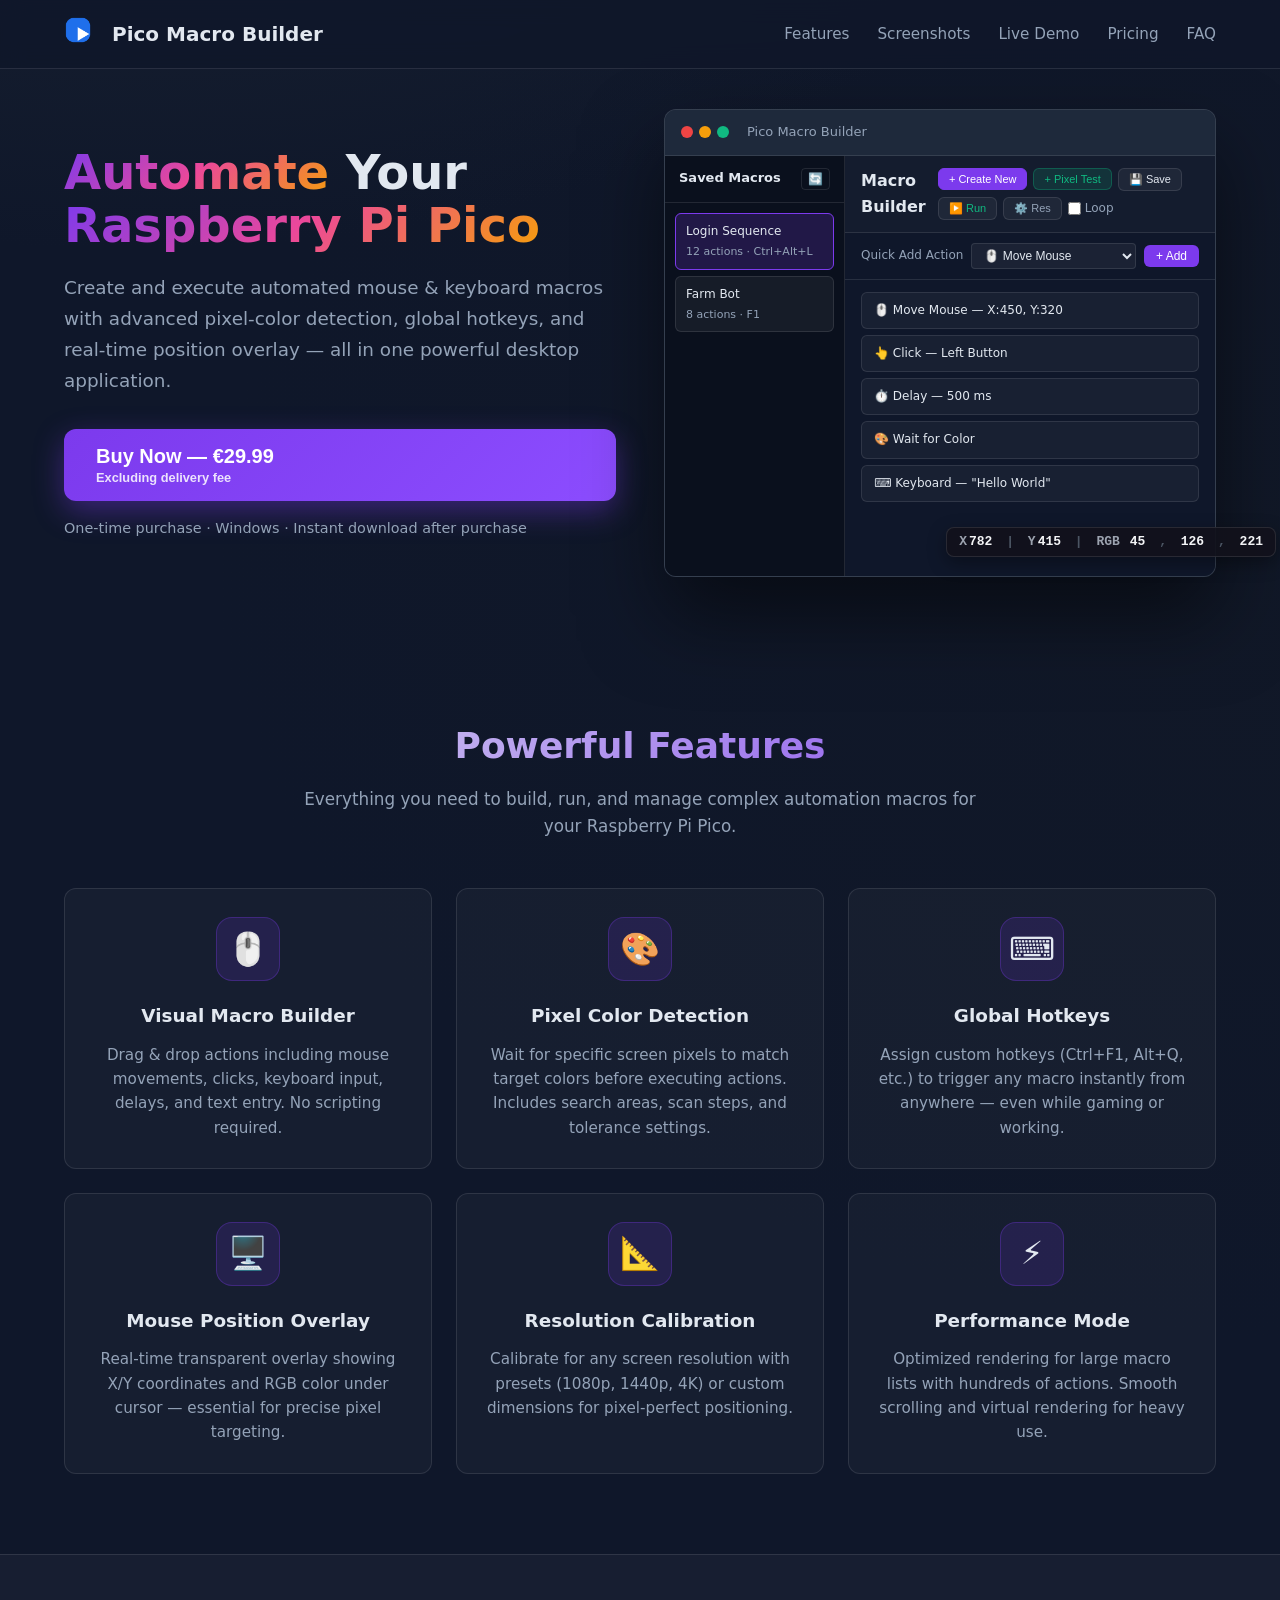
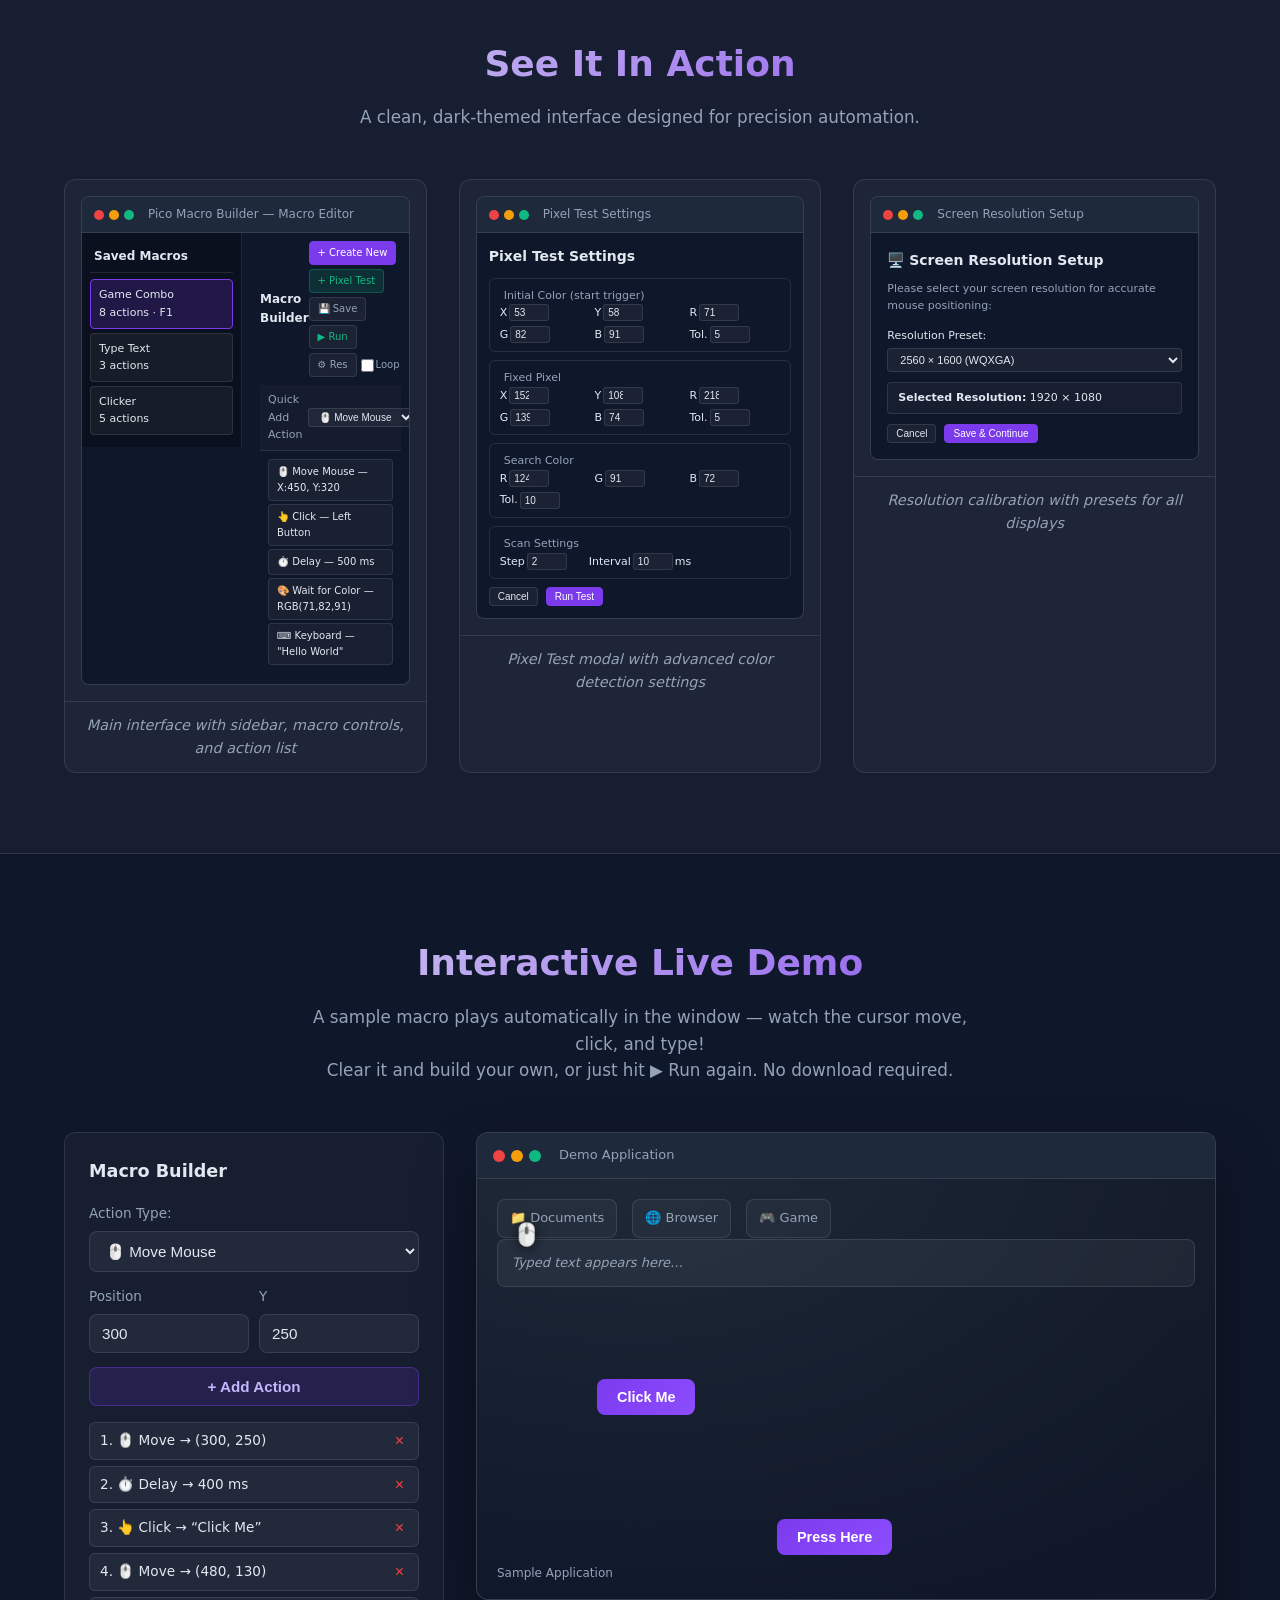
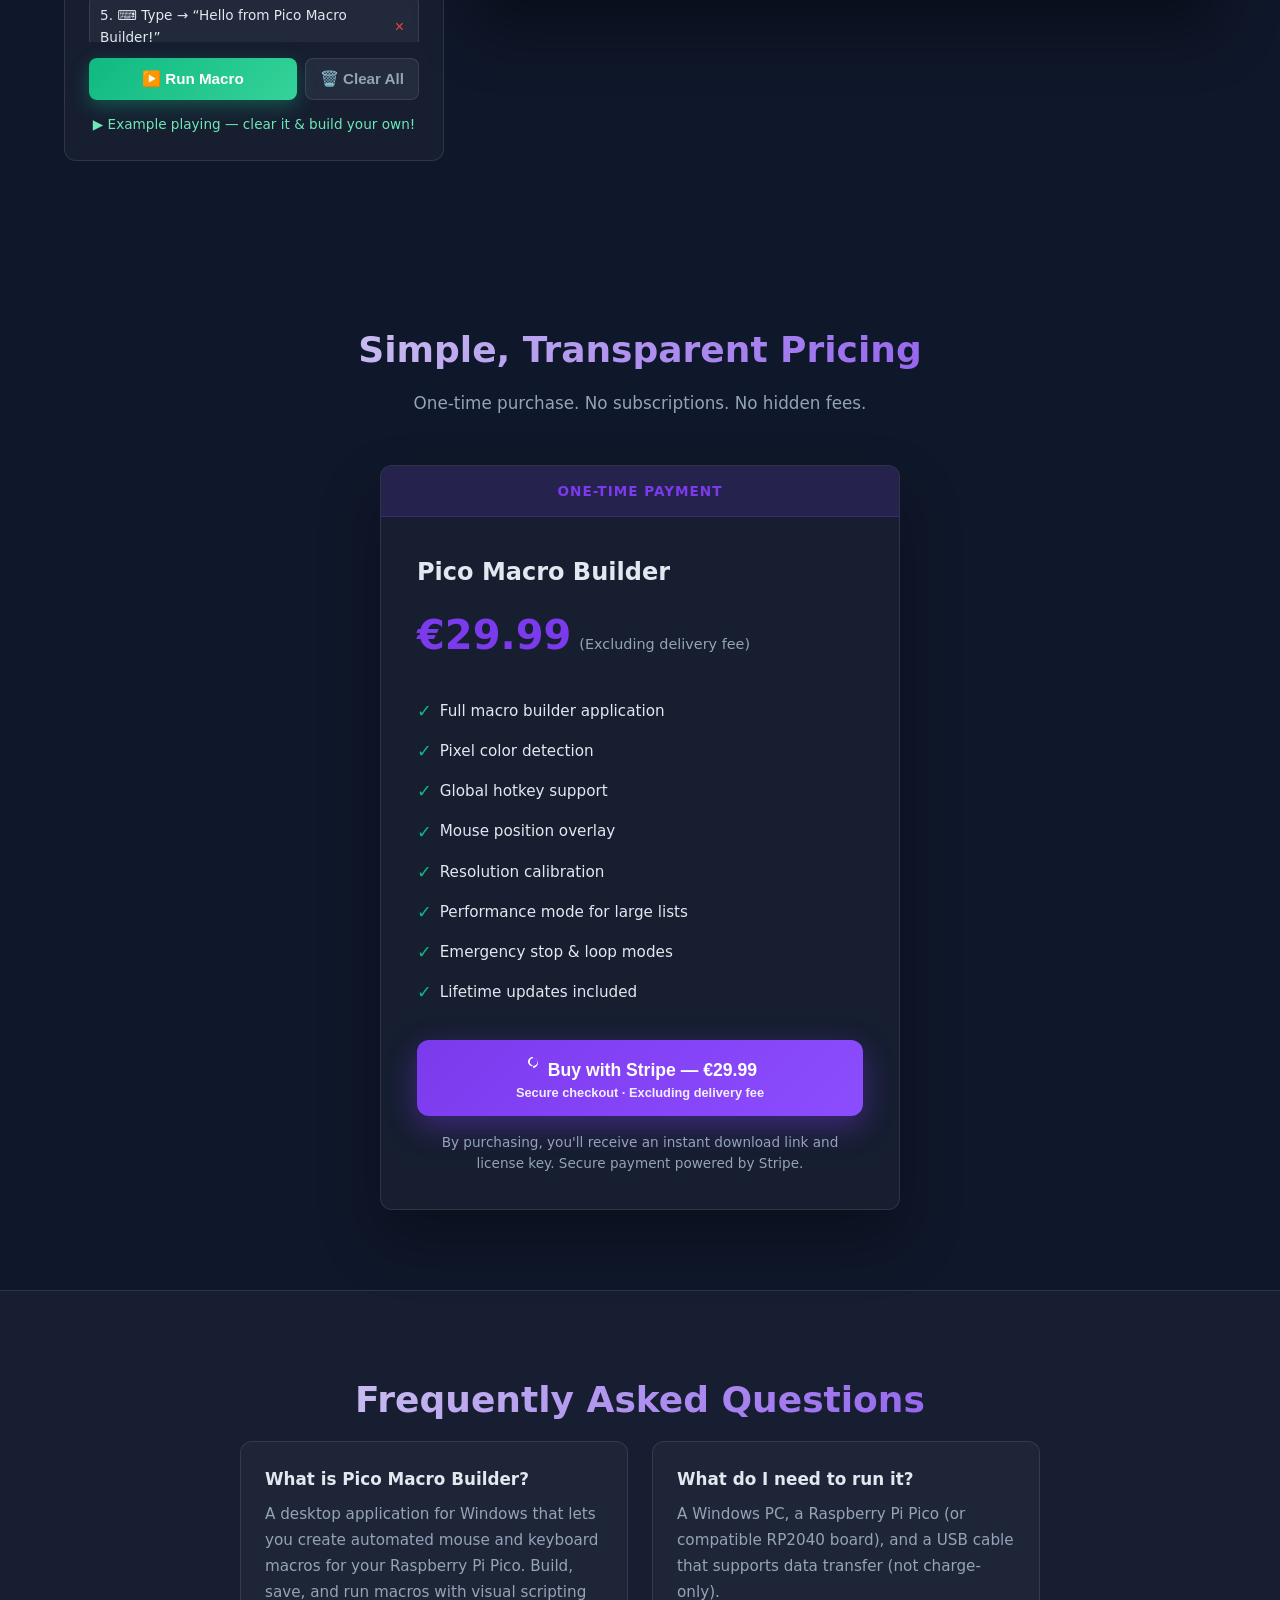
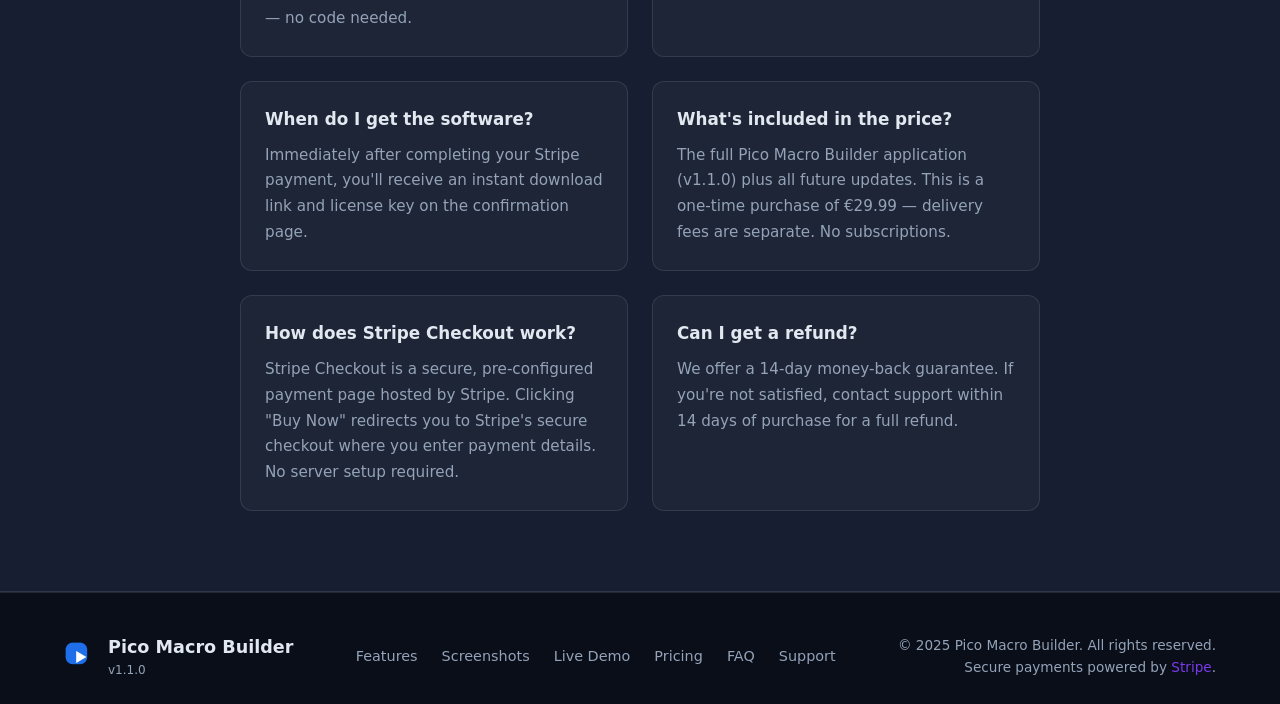
==== commit 7036bf7e: "Demo: auto-play example macro when section scrolls into view (loops until visitor interacts)" ====
--- a/index.html
+++ b/index.html
@@ -368,8 +368,9 @@
       <div class="container">
         <h2 class="section-title">Interactive Live Demo</h2>
         <p class="section-subtitle">
-          Build a macro below and watch it execute in the demo window.<br />
-          No download required — try it right in your browser.
+          A sample macro plays automatically in the window — watch the cursor
+          move, click, and type!<br />
+          Clear it and build your own, or just hit ▶️ Run again. No download required.
         </p>
         <div class="demo-wrapper">
           <!-- Macro Builder Panel -->
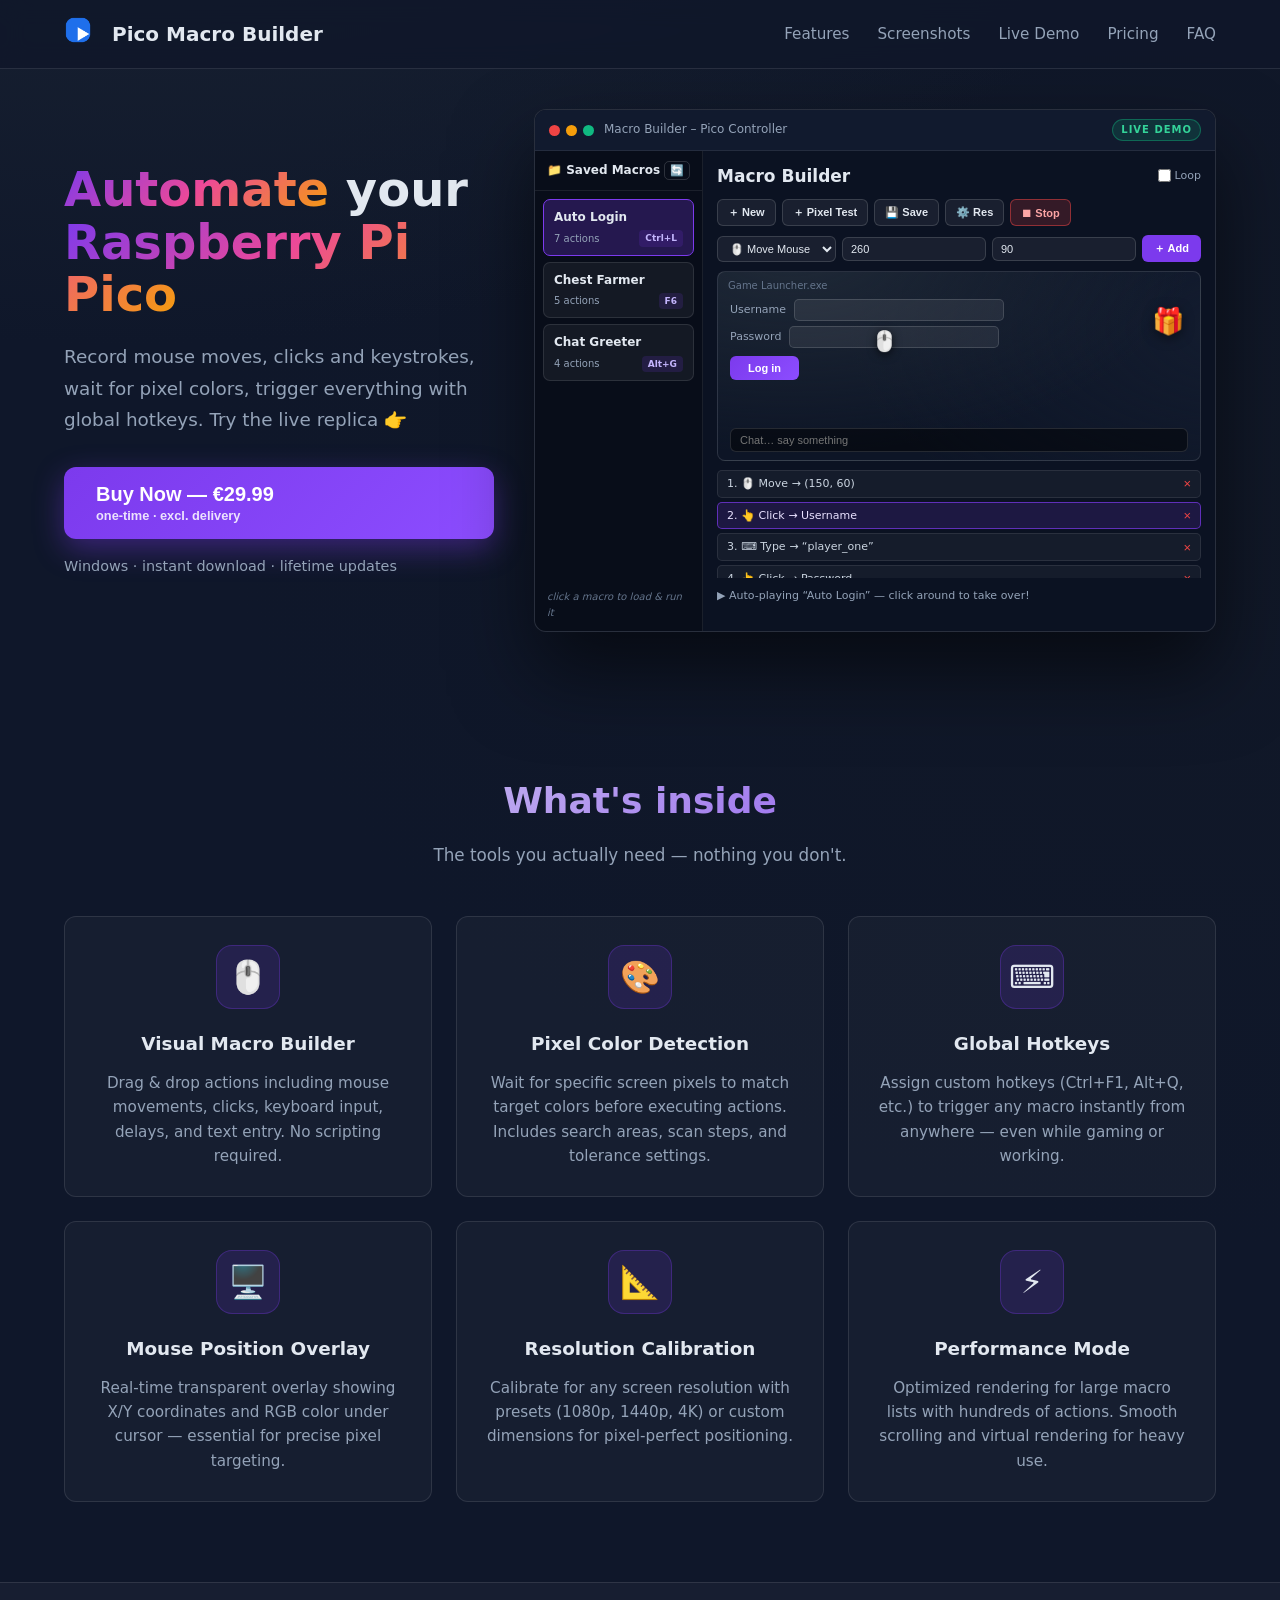
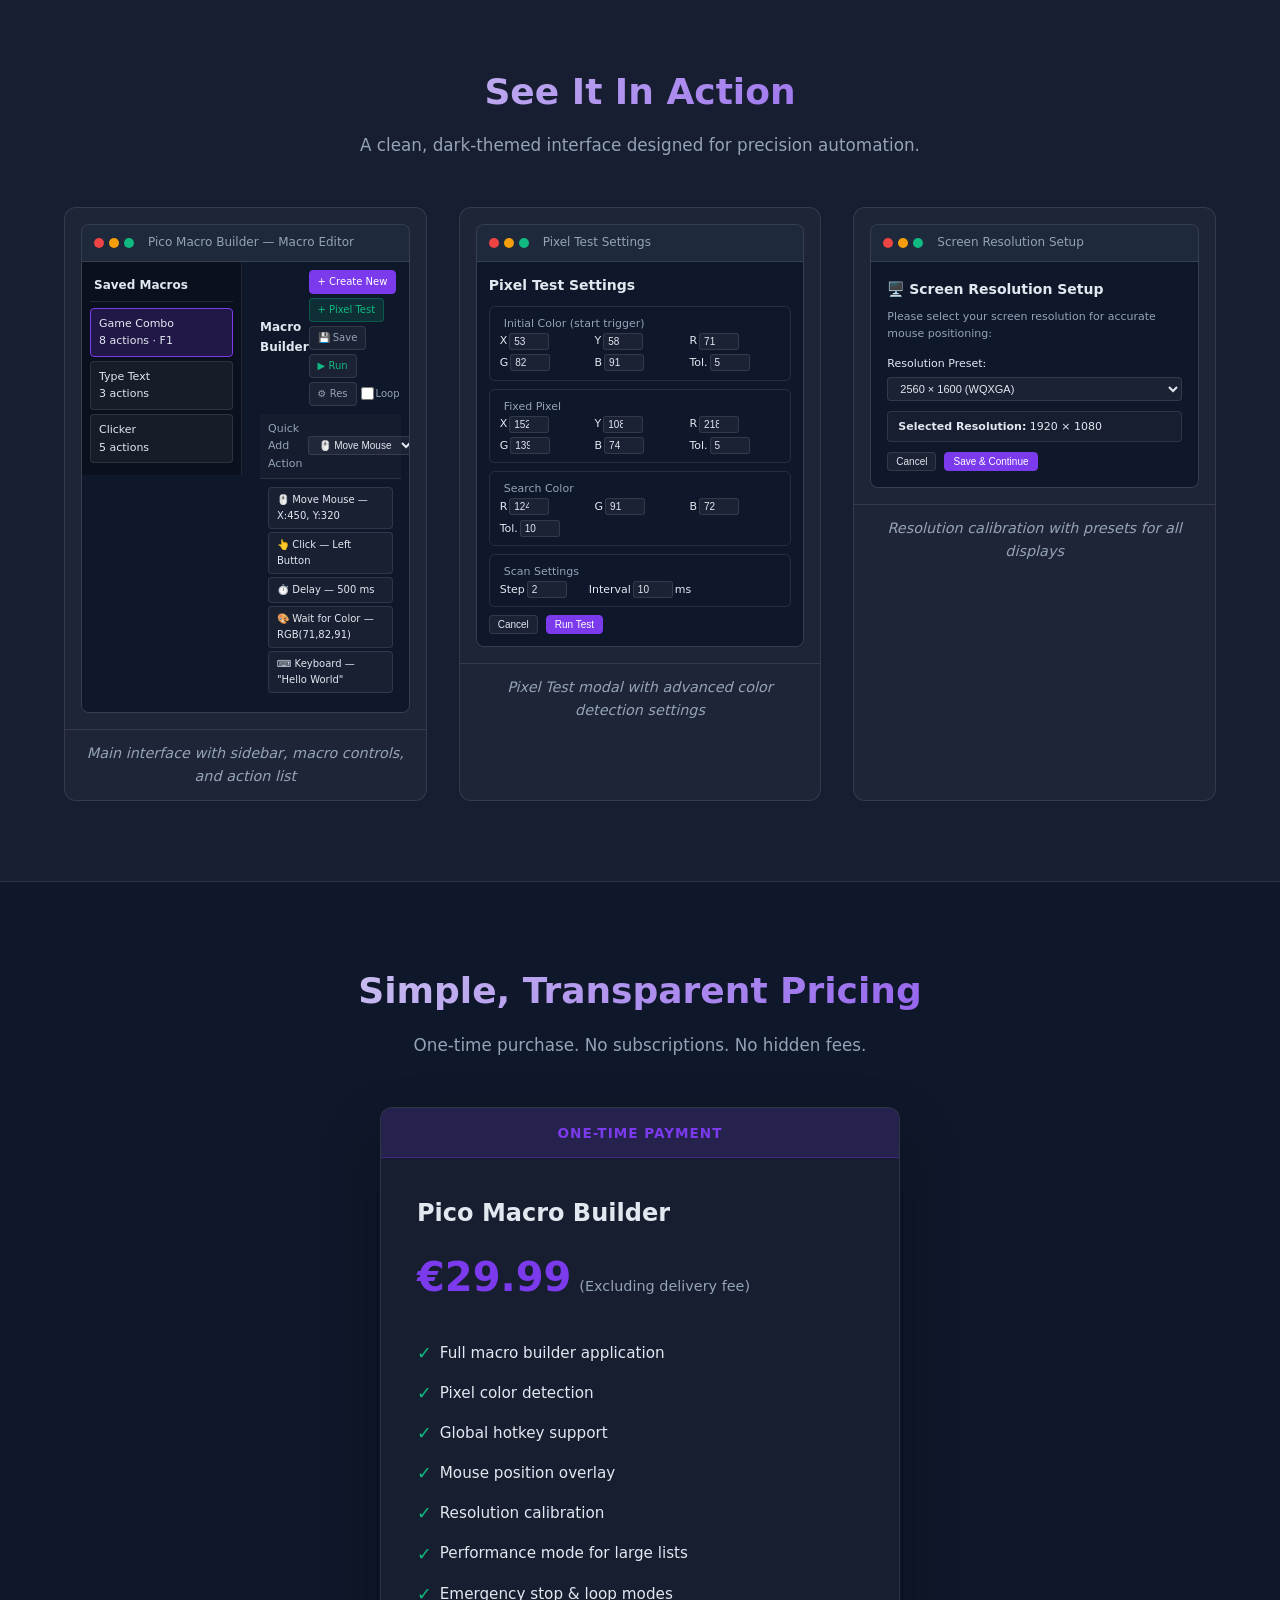
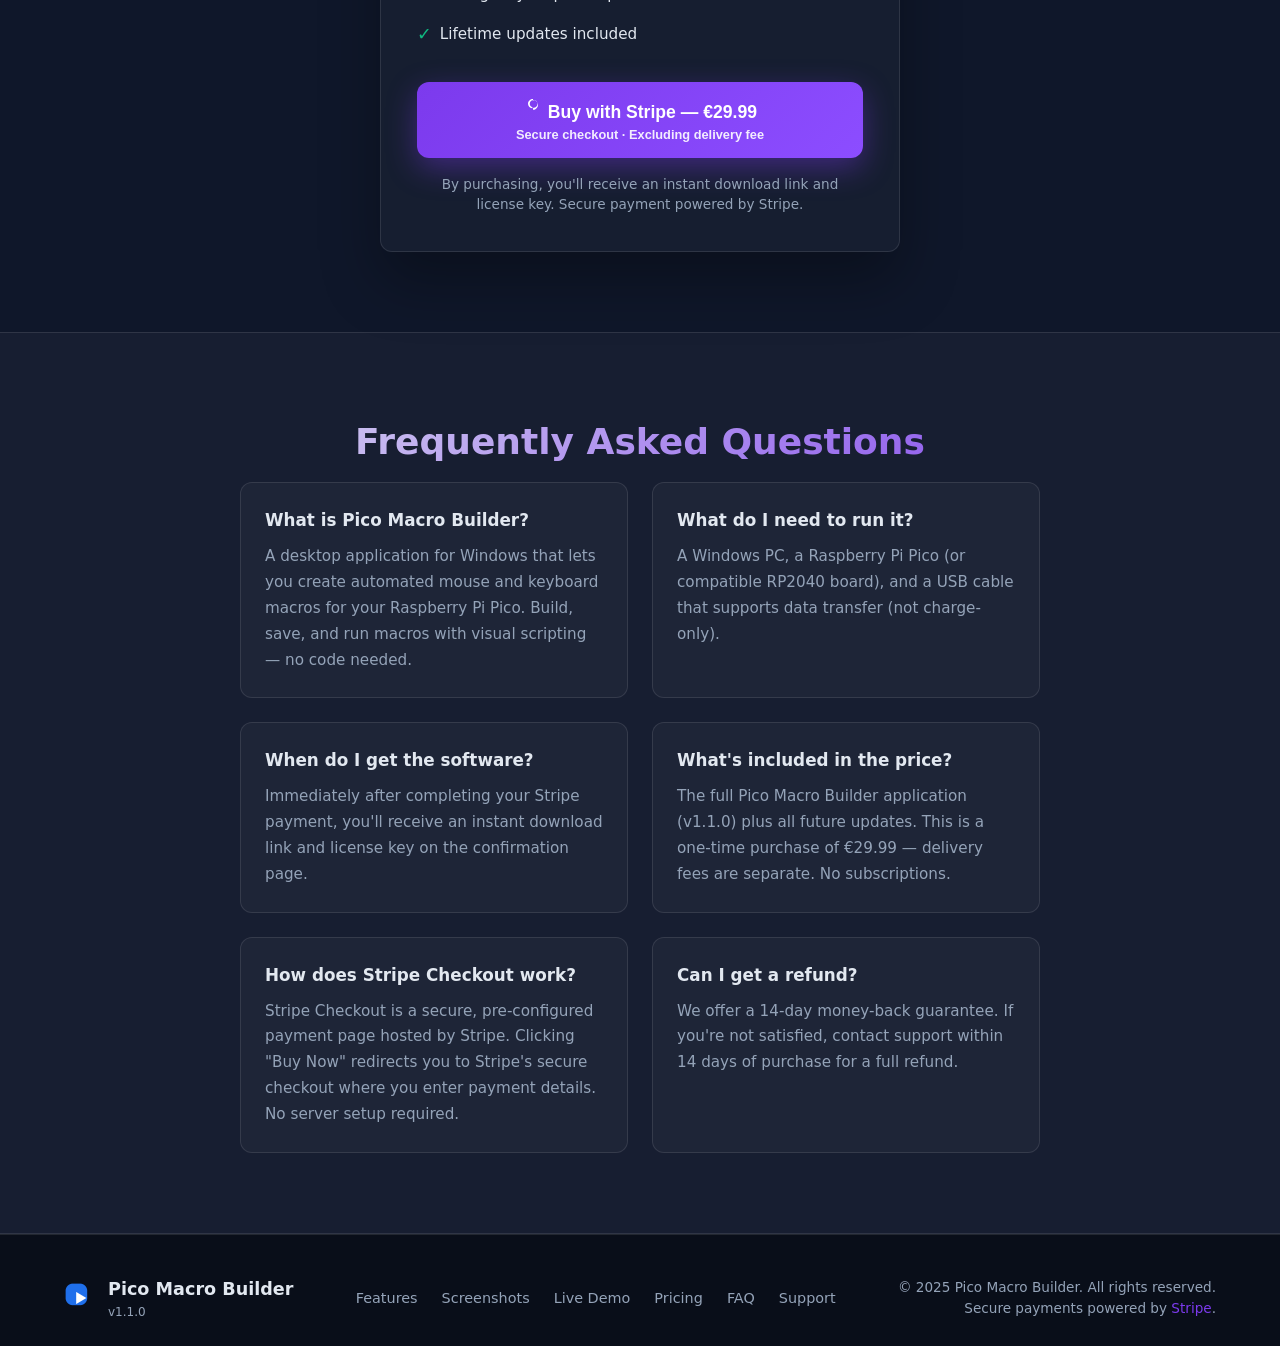
==== commit c7fba25c: "Redesign: hero + interactive app replica side-by-side at top; faithful Pico Macro Builder UI; preset" ====
--- a/index.html
+++ b/index.html
@@ -32,100 +32,71 @@
     </nav>
 
     <!-- ===== HERO ===== -->
-    <section class="hero">
+    <section class="hero" id="demo">
       <div class="container hero-inner">
         <div class="hero-text">
           <h1 class="hero-title">
-            <span class="gradient-text">Automate</span> Your
+            <span class="gradient-text">Automate</span> your
             <span class="gradient-text">Raspberry Pi Pico</span>
           </h1>
           <p class="hero-subtitle">
-            Create and execute automated mouse & keyboard macros with advanced
-            pixel-color detection, global hotkeys, and real-time position
-            overlay — all in one powerful desktop application.
+            Record mouse moves, clicks and keystrokes, wait for pixel colors,
+            trigger everything with global hotkeys. Try the live replica 👉
           </p>
           <div class="hero-cta">
             <button id="checkout-btn" class="hero-buy-btn">
               <span class="btn-text">Buy Now — €29.99</span>
-              <span class="btn-sub">Excluding delivery fee</span>
+              <span class="btn-sub">one-time · excl. delivery</span>
             </button>
-                        <p class="hero-note">
-              One-time purchase · Windows · Instant download after purchase
-            </p>
+            <p class="hero-note">Windows · instant download · lifetime updates</p>
             <div class="stripe-message"></div>
           </div>
         </div>
-        <div class="hero-visual">
-          <div class="app-mockup">
-            <div class="browser-frame">
-              <div class="browser-header">
-                <div class="browser-dots">
-                  <span class="dot dot-red"></span>
-                  <span class="dot dot-yellow"></span>
-                  <span class="dot dot-green"></span>
-                </div>
-                <span class="browser-url">Pico Macro Builder</span>
-              </div>
-              <div class="app-ui">
-                <div class="app-sidebar">
-                  <div class="app-sidebar-header">
-                    <span>Saved Macros</span>
-                    <button class="app-refresh">🔄</button>
-                  </div>
-                  <div class="app-sidebar-content">
-                    <div class="app-macro-item active">
-                      <div class="app-macro-name">Login Sequence</div>
-                      <div class="app-macro-details">12 actions · Ctrl+Alt+L</div>
-                    </div>
-                    <div class="app-macro-item">
-                      <div class="app-macro-name">Farm Bot</div>
-                      <div class="app-macro-details">8 actions · F1</div>
-                    </div>
-                  </div>
-                </div>
-                <div class="app-main">
-                  <div class="app-header">
-                    <span class="app-title">Macro Builder</span>
-                    <div class="app-controls">
-                      <button class="app-btn app-btn-primary">+ Create New</button>
-                      <button class="app-btn app-btn-test">+ Pixel Test</button>
-                      <button class="app-btn app-btn-save">💾 Save</button>
-                      <button class="app-btn app-btn-run">▶️ Run</button>
-                      <button class="app-btn app-btn-settings">⚙️ Res</button>
-                      <label class="app-loop"><input type="checkbox" /> Loop</label>
-                    </div>
-                  </div>
-                  <div class="app-composer">
-                    <div class="app-composer-title">Quick Add Action</div>
-                    <select class="app-select">
-                      <option>🖱️ Move Mouse</option>
-                    </select>
-                    <button class="app-btn app-btn-add">+ Add</button>
-                  </div>
-                  <div class="app-macro-list">
-                    <div class="app-action">🖱️ Move Mouse — X:450, Y:320</div>
-                    <div class="app-action">👆 Click — Left Button</div>
-                    <div class="app-action">⏱️ Delay — 500 ms</div>
-                    <div class="app-action">🎨 Wait for Color</div>
-                    <div class="app-action">⌨️ Keyboard — "Hello World"</div>
-                  </div>
-                </div>
-              </div>
-            </div>
-            <div class="mouse-overlay-peek">
-              <div class="mouse-overlay-inner">
-                <span class="mouse-label">X</span><span class="mouse-value">782</span>
-                <span class="mouse-sep">|</span>
-                <span class="mouse-label">Y</span><span class="mouse-value">415</span>
-                <span class="mouse-sep">|</span>
-                <span class="mouse-label">RGB</span>
-                <span class="mouse-value">45</span>
-                <span class="mouse-sep">,</span>
-                <span class="mouse-value">126</span>
-                <span class="mouse-sep">,</span>
-                                <span class="mouse-value">221</span>
-              </div>
-            </div>
+        <div class="hero-app">
+          <div class="pa-titlebar">
+            <span class="pa-dots"><i class="pa-dot pa-r"></i><i class="pa-dot pa-y"></i><i class="pa-dot pa-g"></i></span>
+            <span class="pa-title">Macro Builder – Pico Controller</span>
+            <span class="pa-badge">LIVE DEMO</span>
+          </div>
+          <div class="pa-body">
+            <aside class="pa-sidebar">
+              <div class="pa-side-head"><span>📁 Saved Macros</span><button id="paRefresh" title="Refresh">🔄</button></div>
+              <div id="paPresets"></div>
+              <p class="pa-side-hint">click a macro to load &amp; run it</p>
+            </aside>
+            <main class="pa-main">
+              <div class="pa-mainhead"><h1>Macro Builder</h1><label class="pa-loop"><input type="checkbox" id="paLoop"> Loop</label></div>
+              <div class="pa-toolbar">
+                <button class="pa-tbtn" data-toast="New empty macro created ✨">＋ New</button>
+                <button class="pa-tbtn" data-toast="🎨 Pixel Test needs a connected Pico 🔌">＋ Pixel Test</button>
+                <button class="pa-tbtn" data-toast="Saved to your macros folder 💾">💾 Save</button>
+                <button class="pa-tbtn" data-toast="Resolution locked to this preview 😄">⚙️ Res</button>
+                <button id="paRun" class="pa-tbtn pa-run">▶️ Run</button>
+                <button id="paStop" class="pa-tbtn pa-stop" hidden>⏹ Stop</button>
+              </div>
+              <div class="pa-composer">
+                <select id="paType">
+                  <option value="move">🖱️ Move Mouse</option>
+                  <option value="click">👆 Click</option>
+                  <option value="type">⌨️ Keyboard</option>
+                  <option value="delay">⏱️ Delay</option>
+                </select>
+                <span class="pa-pfields" id="paParams"></span>
+                <button id="paAdd" class="pa-addbtn">＋ Add</button>
+              </div>
+              <div class="pa-screen" id="paScreen">
+                <div class="pa-screentitle">Game Launcher.exe</div>
+                <label class="pa-row">Username<input id="tUser" class="pa-field" autocomplete="off" spellcheck="false"></label>
+                <label class="pa-row">Password<input id="tPass" type="password" class="pa-field" autocomplete="off"></label>
+                <button id="tLogin" class="pa-loginbtn">Log in</button>
+                <button id="tChest" class="pa-chest" title="Treasure chest">🎁</button>
+                <input id="tChat" class="pa-chat" placeholder="Chat… say something" autocomplete="off">
+                <div class="pa-cursor" id="paCursor">🖱️</div>
+              </div>
+              <ol class="pa-queue" id="paQueue"></ol>
+              <div class="pa-status" id="paStatus"></div>
+              <div class="pa-toast" id="paToast"></div>
+            </main>
           </div>
         </div>
       </div>
@@ -134,10 +105,9 @@
     <!-- ===== FEATURES ===== -->
     <section id="features" class="section">
       <div class="container">
-        <h2 class="section-title">Powerful Features</h2>
+        <h2 class="section-title">What's inside</h2>
         <p class="section-subtitle">
-          Everything you need to build, run, and manage complex automation macros
-          for your Raspberry Pi Pico.
+          The tools you actually need — nothing you don't.
         </p>
         <div class="features-grid">
           <div class="feature-card">
@@ -363,73 +333,7 @@
       </div>
         </section>
 
-    <!-- ===== DEMO ===== -->
-    <section id="demo" class="section">
-      <div class="container">
-        <h2 class="section-title">Interactive Live Demo</h2>
-        <p class="section-subtitle">
-          A sample macro plays automatically in the window — watch the cursor
-          move, click, and type!<br />
-          Clear it and build your own, or just hit ▶️ Run again. No download required.
-        </p>
-        <div class="demo-wrapper">
-          <!-- Macro Builder Panel -->
-          <div class="demo-builder">
-            <h3 class="demo-builder-title">Macro Builder</h3>
-            <div class="demo-action-form">
-              <label>Action Type:</label>
-              <select id="demoActionType">
-                <option value="move">🖱️ Move Mouse</option>
-                <option value="click">👆 Click</option>
-                <option value="type">⌨️ Type Text</option>
-                <option value="delay">⏱️ Delay</option>
-              </select>
-            </div>
-            <div class="demo-param-group">
-              <label id="demoParamLabel">Target:</label>
-              <input type="text" id="demoParamInput" placeholder="e.g. 420, 280" />
-            </div>
-            <button id="demoAddAction" class="demo-add-btn">+ Add Action</button>
-            <div class="demo-action-list" id="demoActionList">
-              <div class="demo-empty">No actions added yet. Select a type above.</div>
-            </div>
-                        <div class="demo-controls">
-              <button id="demoRunBtn" class="demo-run-btn">▶️ Run Macro</button>
-              <button id="demoStopBtn" class="demo-stop-btn" style="display:none;">⏹️ Stop</button>
-              <button id="demoClearBtn" class="demo-clear-btn">🗑️ Clear All</button>
-            </div>
-            <div class="demo-status" id="demoStatus"></div>
-          </div>
-
-          <!-- Demo Screen Window -->
-          <div class="demo-screen-wrapper">
-            <div class="demo-window">
-              <div class="demo-window-header">
-                <div class="demo-window-dots">
-                  <span class="demo-dot demo-dot-red"></span>
-                  <span class="demo-dot demo-dot-yellow"></span>
-                  <span class="demo-dot demo-dot-green"></span>
-                </div>
-                <span class="demo-window-title">Demo Application</span>
-              </div>
-              <div class="demo-window-body" id="demoWindowBody">
-                <div class="demo-desktop">
-                  <div class="demo-icon">📁 Documents</div>
-                  <div class="demo-icon">🌐 Browser</div>
-                  <div class="demo-icon">🎮 Game</div>
-                  <button class="demo-btn" id="targetBtn1" style="left:120px;top:200px;">Click Me</button>
-                  <button class="demo-btn" id="targetBtn2" style="left:300px;top:340px;">Press Here</button>
-                  <div class="demo-label">Sample Application</div>
-                  <div class="demo-text-display" id="demoTextDisplay"></div>
-                </div>
-                <div class="demo-cursor" id="demoCursor">🖱️</div>
-              </div>
-            </div>
-          </div>
-        </div>
-      </div>
-    </section>
-
+    
     <!-- ===== PRICING ===== -->
     <section id="pricing" class="section">
       <div class="container">
--- a/styles.css
+++ b/styles.css
@@ -1,4 +1,4 @@
-/* ===== Pico Macro Builder — Landing Page Styles ===== */
+﻿/* ===== Pico Macro Builder â€” Landing Page Styles ===== */
 /* Matches the app's dark theme with violet accent (#7c3aed) */
 
 :root {
@@ -1091,7 +1091,463 @@
 .hero-cta { animation-delay: 0.4s; }
 .hero-visual { animation-delay: 0.5s; }
 
-/* ===== Stripe message ===== */
+/* ===== Pico App Replica (interactive demo) ===== */
+.hero-inner {
+  display: grid;
+  grid-template-columns: minmax(300px, 430px) minmax(0, 1fr);
+  gap: 40px;
+  align-items: center;
+}
+
+.hero-app {
+  position: relative;
+  background: #0b1222;
+  border: 1px solid rgba(255, 255, 255, 0.12);
+  border-radius: 12px;
+  box-shadow: 0 40px 80px rgba(0, 0, 0, 0.55);
+  overflow: hidden;
+  font-size: 13px;
+}
+
+.pa-titlebar {
+  display: flex;
+  align-items: center;
+  gap: 10px;
+  padding: 9px 14px;
+  background: #111a2e;
+  border-bottom: 1px solid rgba(255, 255, 255, 0.08);
+}
+
+.pa-dots { display: flex; gap: 6px; }
+.pa-dot { width: 11px; height: 11px; border-radius: 50%; display: inline-block; }
+.pa-r { background: #ef4444; }
+.pa-y { background: #f59e0b; }
+.pa-g { background: #10b981; }
+
+.pa-title {
+  color: #94a3b8;
+  font-size: 12px;
+  flex: 1;
+}
+
+.pa-badge {
+  background: rgba(16, 185, 129, 0.15);
+  border: 1px solid rgba(16, 185, 129, 0.4);
+  color: #34d399;
+  font-size: 10px;
+  font-weight: 700;
+  letter-spacing: 1px;
+  padding: 2px 8px;
+  border-radius: 999px;
+}
+
+.pa-body {
+  display: flex;
+  min-height: 480px;
+}
+
+/* Sidebar */
+.pa-sidebar {
+  width: 168px;
+  flex-shrink: 0;
+  background: rgba(0, 0, 0, 0.28);
+  border-right: 1px solid rgba(255, 255, 255, 0.08);
+  display: flex;
+  flex-direction: column;
+}
+
+.pa-side-head {
+  display: flex;
+  align-items: center;
+  justify-content: space-between;
+  padding: 10px 12px;
+  font-weight: 600;
+  font-size: 12px;
+  border-bottom: 1px solid rgba(255, 255, 255, 0.08);
+}
+
+.pa-side-head button {
+  background: transparent;
+  border: 1px solid rgba(255, 255, 255, 0.15);
+  border-radius: 5px;
+  color: #94a3b8;
+  cursor: pointer;
+  font-size: 11px;
+  padding: 2px 5px;
+}
+
+#paPresets {
+  padding: 8px;
+  display: flex;
+  flex-direction: column;
+  gap: 6px;
+  overflow-y: auto;
+}
+
+.pa-preset {
+  text-align: left;
+  background: rgba(255, 255, 255, 0.05);
+  border: 1px solid rgba(255, 255, 255, 0.1);
+  border-radius: 7px;
+  padding: 8px 10px;
+  cursor: pointer;
+  transition: all 0.2s ease;
+  color: inherit;
+  font: inherit;
+}
+
+.pa-preset:hover {
+  background: rgba(124, 58, 237, 0.18);
+  border-color: rgba(124, 58, 237, 0.5);
+  transform: translateY(-1px);
+}
+
+.pa-preset.active {
+  background: rgba(124, 58, 237, 0.25);
+  border-color: #7c3aed;
+}
+
+.pa-preset-name {
+  font-weight: 600;
+  font-size: 12px;
+  color: #e2e8f0;
+}
+
+.pa-preset-meta {
+  display: flex;
+  justify-content: space-between;
+  align-items: center;
+  margin-top: 3px;
+}
+
+.pa-preset-meta small { color: #94a3b8; font-size: 10px; }
+
+.pa-hotkey {
+  background: rgba(124, 58, 237, 0.15);
+  color: #c4b5fd;
+  font-size: 9px;
+  font-weight: 600;
+  padding: 1px 6px;
+  border-radius: 4px;
+}
+
+.pa-side-hint {
+  margin-top: auto;
+  padding: 10px 12px;
+  color: #64748b;
+  font-size: 10px;
+  font-style: italic;
+}
+
+/* Main pane */
+.pa-main {
+  flex: 1;
+  min-width: 0;
+  padding: 12px 14px;
+  display: flex;
+  flex-direction: column;
+  gap: 9px;
+  position: relative;
+}
+
+.pa-mainhead {
+  display: flex;
+  align-items: baseline;
+  justify-content: space-between;
+}
+
+.pa-mainhead h1 {
+  font-size: 17px;
+  margin: 0;
+  color: #e2e8f0;
+}
+
+.pa-loop {
+  color: #94a3b8;
+  font-size: 11px;
+  display: flex;
+  align-items: center;
+  gap: 4px;
+  cursor: pointer;
+  user-select: none;
+}
+
+.pa-toolbar {
+  display: flex;
+  flex-wrap: wrap;
+  gap: 6px;
+}
+
+.pa-tbtn {
+  background: rgba(255, 255, 255, 0.06);
+  border: 1px solid rgba(255, 255, 255, 0.14);
+  border-radius: 6px;
+  color: #e2e8f0;
+  cursor: pointer;
+  font-size: 11px;
+  font-weight: 600;
+  padding: 5px 10px;
+  transition: all 0.15s ease;
+}
+
+.pa-tbtn:hover { background: rgba(255, 255, 255, 0.12); }
+
+.pa-tbtn.pa-run {
+  background: rgba(16, 185, 129, 0.18);
+  border-color: rgba(16, 185, 129, 0.45);
+  color: #34d399;
+}
+
+.pa-tbtn.pa-run:hover { background: rgba(16, 185, 129, 0.32); }
+
+.pa-tbtn.pa-stop {
+  background: rgba(239, 68, 68, 0.18);
+  border-color: rgba(239, 68, 68, 0.5);
+  color: #fca5a5;
+}
+
+/* Composer */
+.pa-composer {
+  display: flex;
+  gap: 6px;
+  align-items: center;
+}
+
+.pa-composer select,
+.pa-pfields input,
+.pa-pfields select {
+  background: rgba(255, 255, 255, 0.06);
+  border: 1px solid rgba(255, 255, 255, 0.14);
+  border-radius: 6px;
+  color: #e2e8f0;
+  font-size: 11px;
+  padding: 5px 8px;
+  outline: none;
+}
+
+.pa-composer select:focus,
+.pa-pfields input:focus {
+  border-color: #7c3aed;
+}
+
+.pa-pfields { display: flex; gap: 6px; flex: 1; min-width: 0; }
+.pa-pfields input { width: 100%; }
+
+.pa-addbtn {
+  background: #7c3aed;
+  border: none;
+  border-radius: 6px;
+  color: #fff;
+  cursor: pointer;
+  font-size: 11px;
+  font-weight: 700;
+  padding: 6px 12px;
+  white-space: nowrap;
+}
+
+.pa-addbtn:hover { background: #8c4dff; }
+
+/* Screen — the automation canvas */
+.pa-screen {
+  position: relative;
+  height: 190px;
+  border-radius: 8px;
+  border: 1px solid rgba(255, 255, 255, 0.12);
+  overflow: hidden;
+  background:
+    radial-gradient(400px 200px at 15% -10%, #1f2937, transparent),
+    radial-gradient(400px 220px at 110% 30%, #131c2f, transparent),
+    #0d1526;
+  flex-shrink: 0;
+}
+
+.pa-screentitle {
+  font-size: 10px;
+  color: #64748b;
+  padding: 6px 10px 0;
+}
+
+.pa-row {
+  display: flex;
+  align-items: center;
+  gap: 8px;
+  padding: 5px 12px 0;
+  color: #94a3b8;
+  font-size: 11px;
+}
+
+.pa-field {
+  flex: 1;
+  background: rgba(255, 255, 255, 0.07);
+  border: 1px solid rgba(255, 255, 255, 0.14);
+  border-radius: 5px;
+  color: #e2e8f0;
+  font-size: 11px;
+  padding: 4px 8px;
+  outline: none;
+  max-width: 210px;
+}
+
+.pa-field:focus { border-color: #7c3aed; }
+
+.pa-loginbtn {
+  margin: 8px 12px 0;
+  background: linear-gradient(135deg, #7c3aed, #8c4dff);
+  border: none;
+  border-radius: 6px;
+  color: #fff;
+  cursor: pointer;
+  font-size: 11px;
+  font-weight: 700;
+  padding: 6px 18px;
+  transition: all 0.25s ease;
+}
+
+.pa-loginbtn.done {
+  background: linear-gradient(135deg, #059669, #34d399);
+}
+
+.pa-chest {
+  position: absolute;
+  right: 16px;
+  top: 34px;
+  font-size: 26px;
+  background: none;
+  border: none;
+  cursor: pointer;
+  transition: transform 0.15s ease;
+  filter: drop-shadow(0 3px 6px rgba(0,0,0,.5));
+}
+
+.pa-chest.pop { transform: scale(1.35) rotate(-8deg); }
+
+.pa-chat {
+  position: absolute;
+  left: 12px;
+  right: 12px;
+  bottom: 8px;
+  background: rgba(0, 0, 0, 0.45);
+  border: 1px solid rgba(255, 255, 255, 0.12);
+  border-radius: 6px;
+  color: #a5f3fc;
+  font-size: 11px;
+  padding: 5px 9px;
+  outline: none;
+}
+
+.pa-chat:focus { border-color: #7c3aed; }
+
+/* Cursor & click ripple */
+.pa-cursor {
+  position: absolute;
+  left: 0;
+  top: 0;
+  z-index: 20;
+  pointer-events: none;
+  font-size: 20px;
+  transform: translate(-4px, -2px);
+  filter: drop-shadow(0 2px 5px rgba(0, 0, 0, 0.7));
+  will-change: left, top;
+}
+
+.pa-ripple {
+  position: absolute;
+  width: 14px;
+  height: 14px;
+  border-radius: 50%;
+  border: 2px solid #c4b5fd;
+  background: rgba(124, 58, 237, 0.25);
+  transform: translate(-50%, -50%);
+  pointer-events: none;
+  z-index: 19;
+  animation: paRipple 0.55s ease-out forwards;
+}
+
+@keyframes paRipple {
+  from { opacity: 1; width: 14px; height: 14px; }
+  to   { opacity: 0; width: 64px; height: 64px; }
+}
+
+/* Queue list */
+.pa-queue {
+  list-style: none;
+  margin: 0;
+  padding: 0;
+  display: flex;
+  flex-direction: column;
+  gap: 4px;
+  max-height: 108px;
+  overflow-y: auto;
+}
+
+.pa-queue li {
+  display: flex;
+  align-items: center;
+  justify-content: space-between;
+  background: rgba(255, 255, 255, 0.045);
+  border: 1px solid rgba(255, 255, 255, 0.09);
+  border-radius: 5px;
+  color: #cbd5e1;
+  font-size: 11px;
+  padding: 4px 9px;
+}
+
+.pa-queue li.executing {
+  border-color: rgba(124, 58, 237, 0.7);
+  background: rgba(124, 58, 237, 0.16);
+  color: #e9e2ff;
+}
+
+.pa-queue li button {
+  background: none;
+  border: none;
+  color: #ef4444;
+  cursor: pointer;
+  font-size: 13px;
+  line-height: 1;
+}
+
+.pa-queue .pa-empty {
+  justify-content: center;
+  color: #64748b;
+  font-style: italic;
+  border-style: dashed;
+}
+
+/* Status + toast */
+.pa-status {
+  min-height: 16px;
+  color: #94a3b8;
+  font-size: 11px;
+}
+
+.pa-status .on { color: #34d399; }
+
+.pa-toast {
+  position: absolute;
+  right: 14px;
+  top: 44px;
+  z-index: 40;
+  background: #1e293b;
+  border: 1px solid rgba(124, 58, 237, 0.5);
+  border-radius: 8px;
+  box-shadow: 0 10px 28px rgba(0, 0, 0, 0.55);
+  color: #e2e8f0;
+  font-size: 11px;
+  opacity: 0;
+  padding: 8px 12px;
+  pointer-events: none;
+  transform: translateY(-6px);
+  transition: all 0.25s ease;
+  max-width: 240px;
+}
+
+.pa-toast.show {
+  opacity: 1;
+  transform: translateY(0);
+}
+
+/* Restore Stripe message styles */
 .stripe-message {
   background: rgba(245, 156, 178, 0.1);
   border: 1px solid rgba(245, 156, 178, 0.3);
@@ -1104,374 +1560,27 @@
   display: none;
 }
 
-/* ===== Interactive Demo ===== */
-.demo-wrapper {
-  display: grid;
-  grid-template-columns: 380px 1fr;
-  gap: 32px;
-  align-items: start;
-  margin-top: 48px;
-}
-
-/* Builder panel */
-.demo-builder {
-  background: var(--card-bg);
-  border: 1px solid var(--border);
-  border-radius: var(--radius);
-  padding: 24px;
-}
-
-.demo-builder-title {
-  font-size: 1.1rem;
-  font-weight: 700;
-  color: var(--fg);
-  margin-bottom: 18px;
-}
-
-.demo-action-form,
-.demo-param-group {
-  display: flex;
-  flex-direction: column;
-  gap: 6px;
-  margin-bottom: 14px;
-}
-
-.demo-action-form label,
-.demo-param-group label {
-  color: var(--muted);
-  font-size: 0.85rem;
-  font-weight: 500;
-}
-
-.demo-action-form select,
-.demo-param-group input {
-  background: rgba(255, 255, 255, 0.05);
-  border: 1px solid var(--border);
-  color: var(--fg);
-  padding: 10px 12px;
-  border-radius: 8px;
-  font-size: 0.95rem;
-  outline: none;
-  transition: var(--transition);
-}
-
-.demo-action-form select:focus,
-.demo-param-group input:focus {
-  border-color: var(--accent);
-  background: rgba(255, 255, 255, 0.08);
-}
-
-.demo-param-row {
-  display: flex;
-  gap: 10px;
-}
-
-.demo-param-row > div {
-  flex: 1;
-  display: flex;
-  flex-direction: column;
-  gap: 6px;
-}
-
-.demo-add-btn {
-  width: 100%;
-  background: rgba(124, 58, 237, 0.15);
-  border: 1px solid rgba(124, 58, 237, 0.4);
-  color: #c4b5fd;
-  padding: 10px;
-  border-radius: 8px;
-  font-size: 0.95rem;
-  font-weight: 600;
-  cursor: pointer;
-  transition: var(--transition);
-  margin-bottom: 16px;
-}
-
-.demo-add-btn:hover {
-  background: rgba(124, 58, 237, 0.3);
-  transform: translateY(-1px);
-}
-
-.demo-action-list {
-  max-height: 220px;
-  overflow-y: auto;
-  display: flex;
-  flex-direction: column;
-  gap: 6px;
-  margin-bottom: 16px;
-}
-
-.demo-empty {
-  color: var(--muted);
-  font-size: 0.85rem;
-  font-style: italic;
-  text-align: center;
-  padding: 16px;
-  border: 1px dashed var(--border);
-  border-radius: 8px;
-}
-
-.demo-action-item {
-  display: flex;
-  align-items: center;
-  justify-content: space-between;
-  background: rgba(255, 255, 255, 0.05);
-  border: 1px solid var(--border);
-  border-radius: 6px;
-  padding: 7px 10px;
-  font-size: 0.85rem;
-  color: var(--fg);
-}
-
-.demo-action-item .demo-remove {
-  background: transparent;
-  border: none;
-  color: var(--error);
-  cursor: pointer;
-  font-size: 1rem;
-  line-height: 1;
-  padding: 0 4px;
-}
-
-.demo-controls {
-  display: flex;
-  gap: 8px;
-}
-
-.demo-run-btn {
-  flex: 1;
-  background: linear-gradient(135deg, var(--success) 0%, #34d399 100%);
-  border: none;
-  color: white;
-  padding: 11px;
-  border-radius: 8px;
-  font-weight: 700;
-  font-size: 0.95rem;
-  cursor: pointer;
-  transition: var(--transition);
-  box-shadow: 0 6px 18px rgba(16, 185, 129, 0.35);
-}
-
-.demo-run-btn:hover:not(:disabled) {
-  transform: translateY(-2px);
-}
-
-.demo-run-btn:disabled {
-  opacity: 0.5;
-  cursor: not-allowed;
-}
-
-.demo-stop-btn {
-  background: linear-gradient(135deg, var(--error) 0%, #f87171 100%);
-  border: none;
-  color: white;
-  padding: 11px 14px;
-  border-radius: 8px;
-  font-weight: 700;
-  font-size: 0.95rem;
-  cursor: pointer;
-  transition: var(--transition);
-}
-
-.demo-clear-btn {
-  background: rgba(255, 255, 255, 0.06);
-  border: 1px solid var(--border);
-  color: var(--muted);
-  padding: 11px 14px;
-  border-radius: 8px;
-  font-weight: 600;
-  font-size: 0.95rem;
-  cursor: pointer;
-  transition: var(--transition);
-}
-
-.demo-clear-btn:hover {
-  background: rgba(255, 255, 255, 0.12);
-  color: var(--fg);
-}
-
-/* Demo window frame */
-.demo-screen-wrapper {
-  min-width: 0;
-}
-
-.demo-window {
-  background: #1e293b;
-  border: 1px solid var(--border);
-  border-radius: 12px;
-  overflow: hidden;
-  box-shadow: 0 30px 60px rgba(0, 0, 0, 0.4);
-}
-
-.demo-window-header {
-  display: flex;
-  align-items: center;
-  gap: 10px;
-  padding: 12px 16px;
-  background: #1e293b;
-  border-bottom: 1px solid var(--border);
-}
-
-.demo-window-dots {
-  display: flex;
-  gap: 6px;
-}
-
-.demo-dot {
-  width: 12px;
-  height: 12px;
-  border-radius: 50%;
-  display: inline-block;
-}
-
-.demo-dot-red { background: #ef4444; }
-.demo-dot-yellow { background: #f59e0b; }
-.demo-dot-green { background: #10b981; }
-
-.demo-window-title {
-  color: var(--muted);
-  font-size: 13px;
-  margin-left: 8px;
-}
-
-.demo-window-body {
-  position: relative;
-  height: 420px;
-  background: radial-gradient(800px 500px at 20% -10%, #1f2937, transparent),
-    radial-gradient(800px 500px at 110% 20%, #111827, transparent),
-    var(--bg);
-  overflow: hidden;
-}
-
-/* Simulated desktop */
-.demo-desktop {
-  position: absolute;
-  inset: 0;
-  padding: 20px;
-}
-
-.demo-icon {
-  display: inline-flex;
-  align-items: center;
-  gap: 8px;
-  color: var(--muted);
-  font-size: 13px;
-  background: rgba(255, 255, 255, 0.04);
-  border: 1px solid var(--border);
-  border-radius: 8px;
-  padding: 8px 12px;
-  margin: 0 10px 10px 0;
-  user-select: none;
-}
-
-.demo-btn {
-  position: absolute;
-  background: linear-gradient(135deg, var(--accent) 0%, var(--accent-hover) 100%);
-  border: none;
-  color: white;
-  padding: 10px 20px;
-  border-radius: 8px;
-  font-size: 0.9rem;
-  font-weight: 600;
-  cursor: default;
-  user-select: none;
-  transition: box-shadow 0.2s ease;
-}
-
-.demo-btn.demo-btn-active {
-  box-shadow: 0 0 0 4px rgba(124, 58, 237, 0.45), 0 8px 24px rgba(124, 58, 237, 0.6);
-}
-
-.demo-label {
-  position: absolute;
-  bottom: 16px;
-  left: 20px;
-  color: var(--muted);
-  font-size: 12px;
-  user-select: none;
-}
-
-.demo-text-display {
-  position: absolute;
-  left: 20px;
-  right: 20px;
-  top: 60px;
-  min-height: 44px;
-  background: rgba(255, 255, 255, 0.05);
-  border: 1px solid var(--border);
-  border-radius: 8px;
-  padding: 12px 14px;
-  font-family: Consolas, "Courier New", monospace;
-  font-size: 14px;
-  color: #a5f3fc;
-  white-space: pre-wrap;
-  word-break: break-word;
-}
-
-.demo-text-display:empty::before {
-  content: "Typed text appears here…";
-  color: var(--muted);
-  font-style: italic;
-  font-family: system-ui, sans-serif;
-  font-size: 13px;
-}
-
-/* Animated cursor */
-.demo-cursor {
-  position: absolute;
-  left: 0;
-  top: 0;
-  font-size: 22px;
-  z-index: 10;
-  pointer-events: none;
-  transform: translate(-4px, -2px);
-  filter: drop-shadow(0 2px 6px rgba(0, 0, 0, 0.6));
-  will-change: left, top;
-}
-
-/* Click ripple */
-.demo-ripple {
-  position: absolute;
-  width: 14px;
-  height: 14px;
-  border-radius: 50%;
-  border: 2px solid #c4b5fd;
-  background: rgba(124, 58, 237, 0.25);
-  transform: translate(-50%, -50%);
-  pointer-events: none;
-  z-index: 9;
-  animation: demoRipple 0.6s ease-out forwards;
-}
-
-@keyframes demoRipple {
-  from {
-    opacity: 1;
-    width: 14px;
-    height: 14px;
+/* ===== Responsive overhaul ===== */
+@media (max-width: 1100px) {
+  .hero-inner {
+    grid-template-columns: 1fr;
+    gap: 32px;
   }
-  to {
-    opacity: 0;
-    width: 70px;
-    height: 70px;
-  }
-}
-
-/* Status pill */
-.demo-status {
-  margin-top: 14px;
-  text-align: center;
-  color: var(--muted);
-  font-size: 0.85rem;
-  min-height: 20px;
-}
-
-.demo-status .running {
-  color: #6ee7b7;
-}
-
-/* Responsive */
-@media (max-width: 960px) {
-  .demo-wrapper {
-    grid-template-columns: 1fr;
-  }
-}
+  .hero-text { text-align: center; }
+  .hero-subtitle { margin-left: auto; margin-right: auto; }
+  .hero-cta { align-items: center; }
+  .hero-buy-btn { align-items: center; text-align: center; }
+}
+
+@media (max-width: 700px) {
+  .pa-sidebar { display: none; }
+  .pa-body { min-height: 0; }
+  .hero-app { font-size: 12px; }
+  .pa-screen { height: 170px; }
+}
+
+@media (max-width: 480px) {
+  .pa-composer { flex-wrap: wrap; }
+  .pa-pfields { flex-basis: 100%; }
+  .section { padding: 56px 0; }
+}
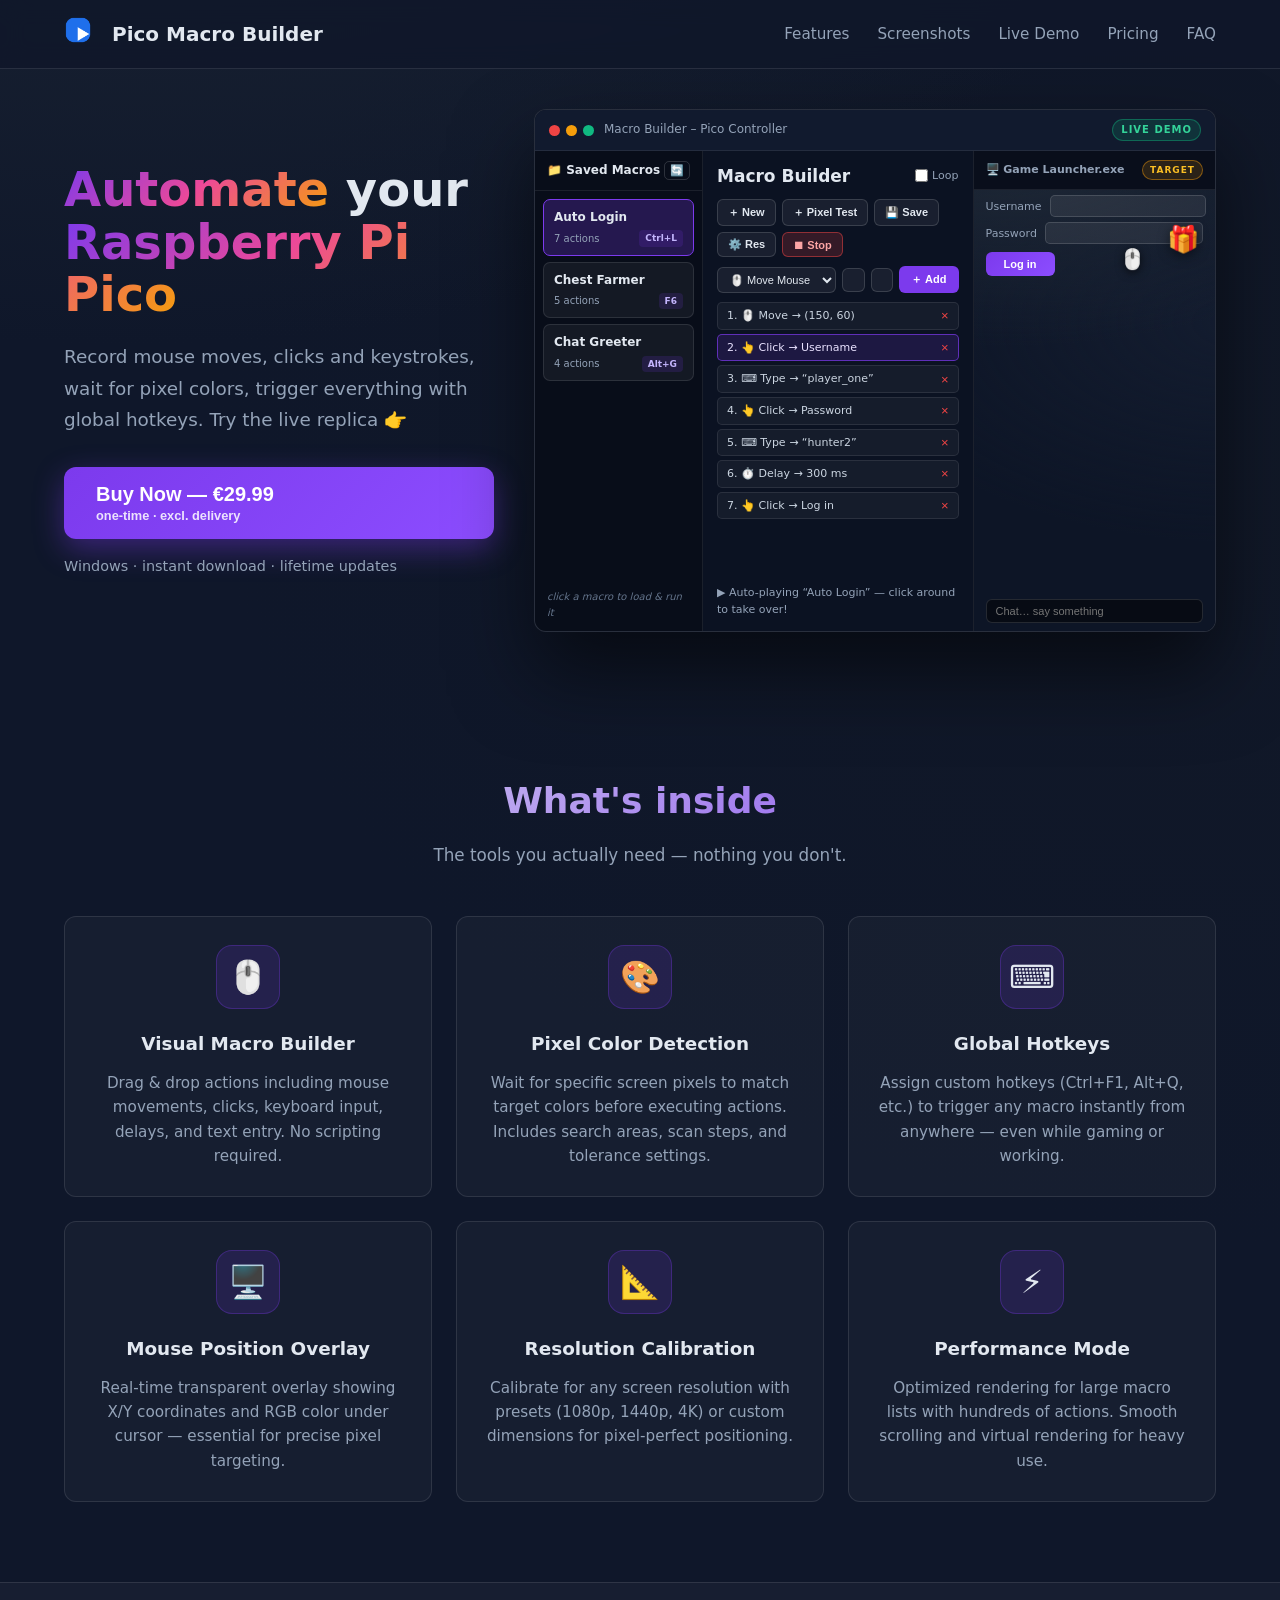
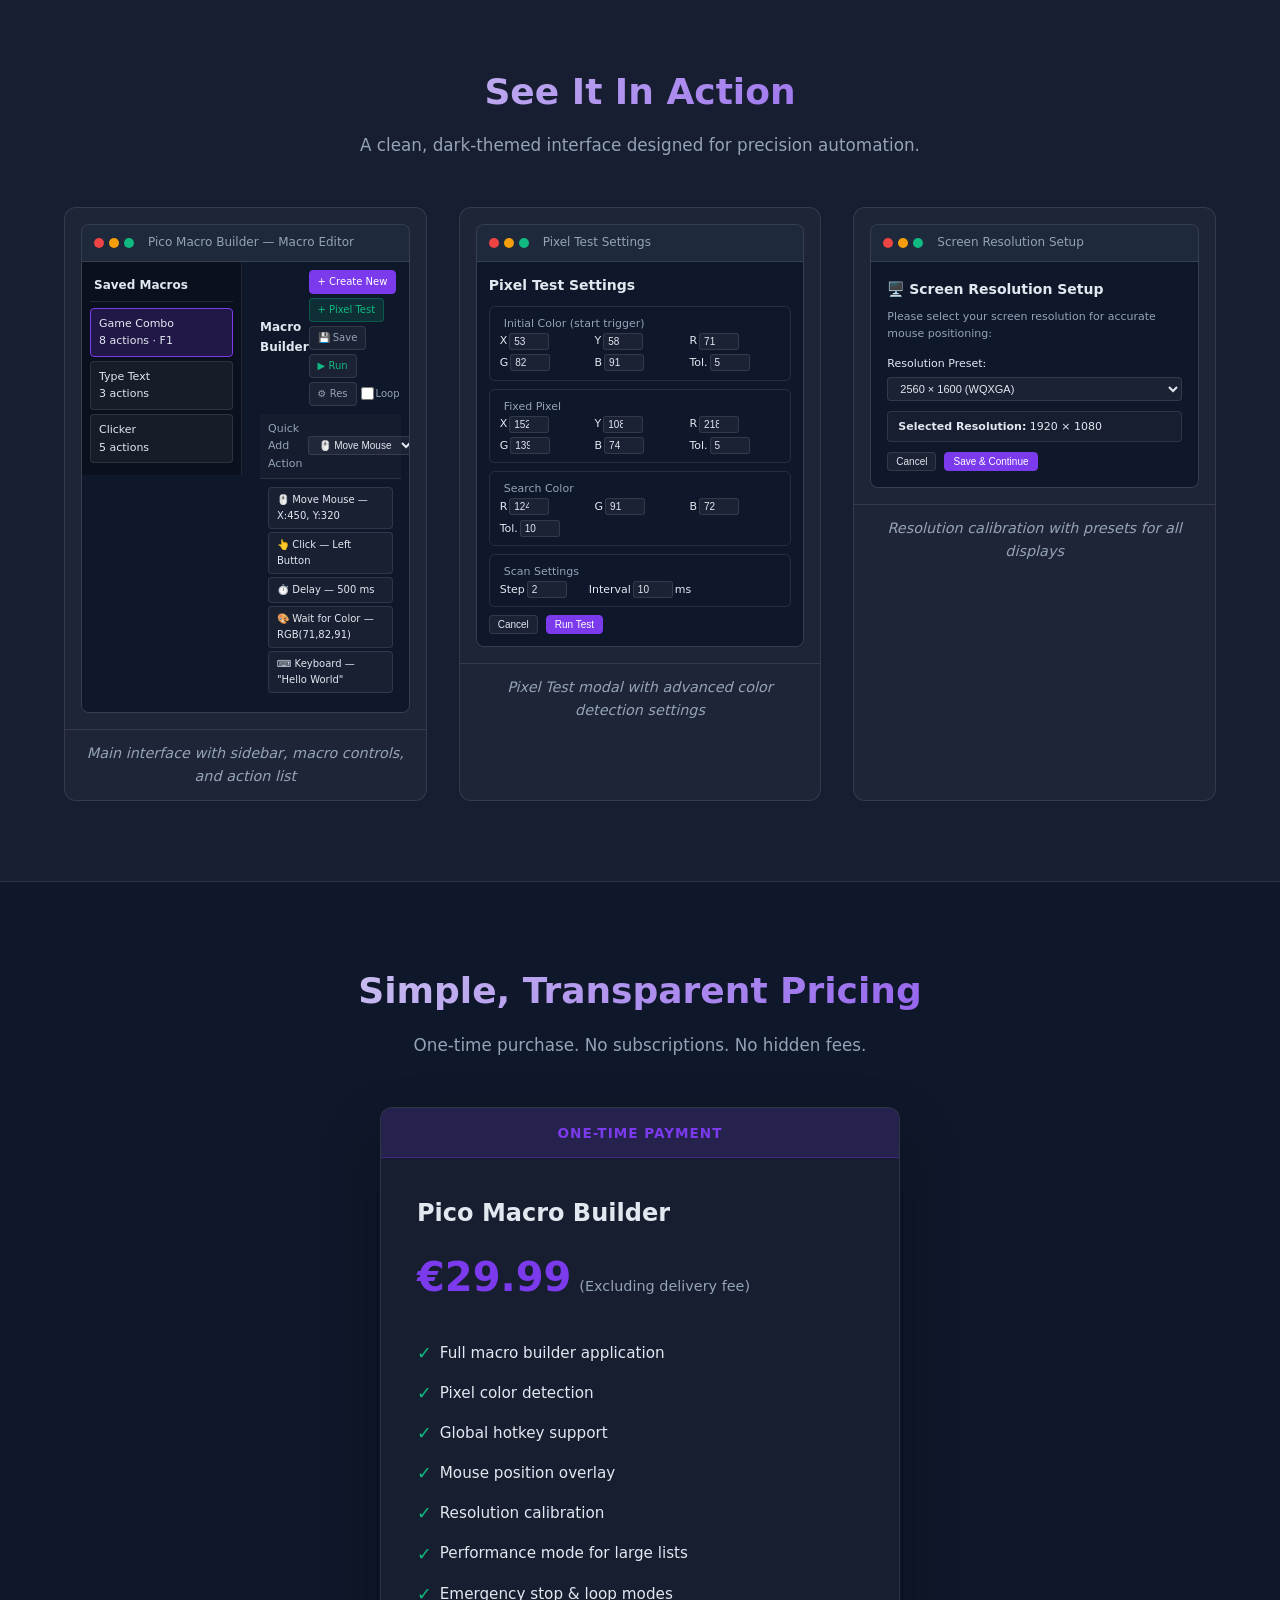
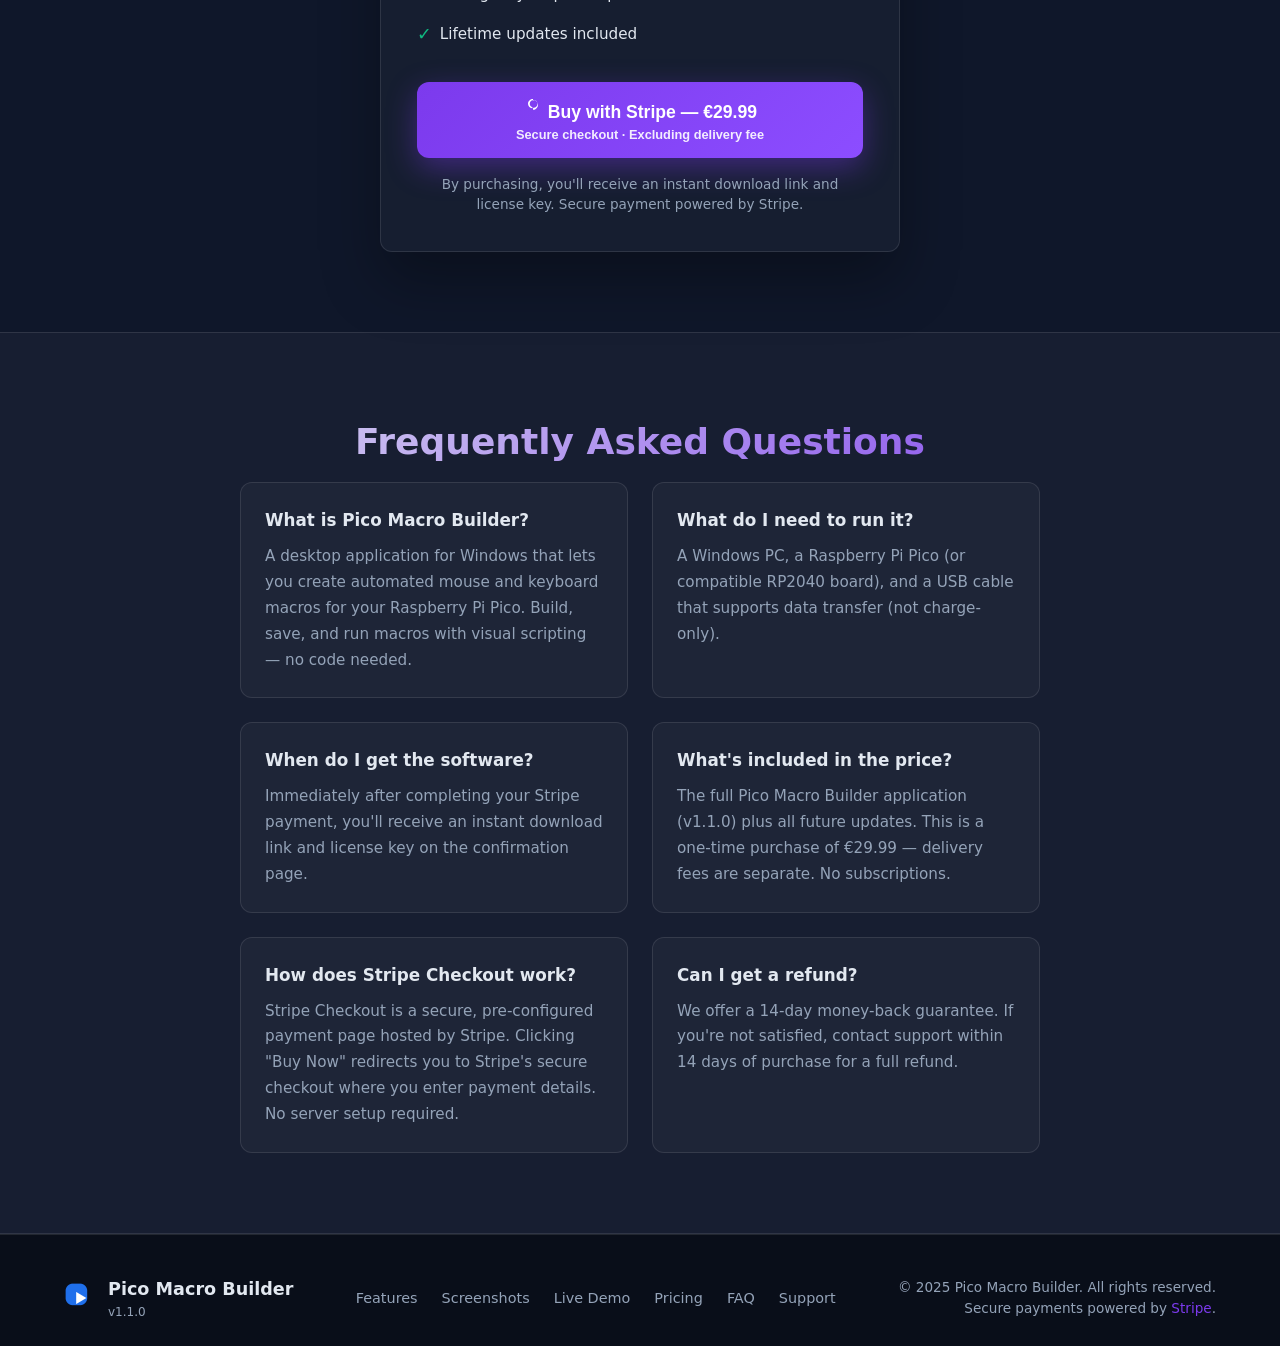
==== commit 14e188d2: "Split target screen into its own preview window pane; fix typing focus bug (password now lands in pa" ====
--- a/index.html
+++ b/index.html
@@ -84,8 +84,17 @@
                 <span class="pa-pfields" id="paParams"></span>
                 <button id="paAdd" class="pa-addbtn">＋ Add</button>
               </div>
+              <ol class="pa-queue" id="paQueue"></ol>
+              <div class="pa-status" id="paStatus"></div>
+            </main>
+
+            <!-- Preview / target window -->
+            <section class="pa-preview">
+              <div class="pa-prev-head">
+                <span>🖥️ Game Launcher.exe</span>
+                <span class="pa-chip">TARGET</span>
+              </div>
               <div class="pa-screen" id="paScreen">
-                <div class="pa-screentitle">Game Launcher.exe</div>
                 <label class="pa-row">Username<input id="tUser" class="pa-field" autocomplete="off" spellcheck="false"></label>
                 <label class="pa-row">Password<input id="tPass" type="password" class="pa-field" autocomplete="off"></label>
                 <button id="tLogin" class="pa-loginbtn">Log in</button>
@@ -93,11 +102,9 @@
                 <input id="tChat" class="pa-chat" placeholder="Chat… say something" autocomplete="off">
                 <div class="pa-cursor" id="paCursor">🖱️</div>
               </div>
-              <ol class="pa-queue" id="paQueue"></ol>
-              <div class="pa-status" id="paStatus"></div>
-              <div class="pa-toast" id="paToast"></div>
-            </main>
-          </div>
+            </section>
+          </div>
+          <div class="pa-toast" id="paToast"></div>
         </div>
       </div>
     </section>
--- a/styles.css
+++ b/styles.css
@@ -1347,24 +1347,48 @@
 
 .pa-addbtn:hover { background: #8c4dff; }
 
-/* Screen — the automation canvas */
+/* Preview / target window (right pane) */
+.pa-preview {
+  flex: 1;
+  min-width: 0;
+  display: flex;
+  flex-direction: column;
+  background: rgba(0, 0, 0, 0.2);
+  border-left: 1px solid rgba(255, 255, 255, 0.08);
+}
+
+.pa-prev-head {
+  display: flex;
+  align-items: center;
+  justify-content: space-between;
+  padding: 9px 12px;
+  font-size: 11px;
+  font-weight: 600;
+  color: #94a3b8;
+  border-bottom: 1px solid rgba(255, 255, 255, 0.08);
+}
+
+.pa-chip {
+  background: rgba(245, 158, 11, 0.14);
+  border: 1px solid rgba(245, 158, 11, 0.45);
+  color: #fbbf24;
+  font-size: 9px;
+  font-weight: 700;
+  letter-spacing: 1px;
+  padding: 2px 7px;
+  border-radius: 999px;
+}
+
+/* Screen — the automation canvas inside the target window */
 .pa-screen {
   position: relative;
-  height: 190px;
-  border-radius: 8px;
-  border: 1px solid rgba(255, 255, 255, 0.12);
+  flex: 1;
+  min-height: 240px;
   overflow: hidden;
   background:
     radial-gradient(400px 200px at 15% -10%, #1f2937, transparent),
     radial-gradient(400px 220px at 110% 30%, #131c2f, transparent),
     #0d1526;
-  flex-shrink: 0;
-}
-
-.pa-screentitle {
-  font-size: 10px;
-  color: #64748b;
-  padding: 6px 10px 0;
 }
 
 .pa-row {
@@ -1468,7 +1492,7 @@
   to   { opacity: 0; width: 64px; height: 64px; }
 }
 
-/* Queue list */
+/* Queue grows with the taller pane */
 .pa-queue {
   list-style: none;
   margin: 0;
@@ -1476,7 +1500,8 @@
   display: flex;
   flex-direction: column;
   gap: 4px;
-  max-height: 108px;
+  flex: 1;
+  min-height: 96px;
   overflow-y: auto;
 }
 
@@ -1572,14 +1597,19 @@
   .hero-buy-btn { align-items: center; text-align: center; }
 }
 
-@media (max-width: 700px) {
+@media (max-width: 860px) {
   .pa-sidebar { display: none; }
   .pa-body { min-height: 0; }
   .hero-app { font-size: 12px; }
-  .pa-screen { height: 170px; }
-}
-
-@media (max-width: 480px) {
+}
+
+@media (max-width: 620px) {
+  .pa-body { flex-direction: column; }
+  .pa-preview {
+    border-left: none;
+    border-top: 1px solid rgba(255, 255, 255, 0.08);
+  }
+  .pa-screen { min-height: 200px; }
   .pa-composer { flex-wrap: wrap; }
   .pa-pfields { flex-basis: 100%; }
   .section { padding: 56px 0; }
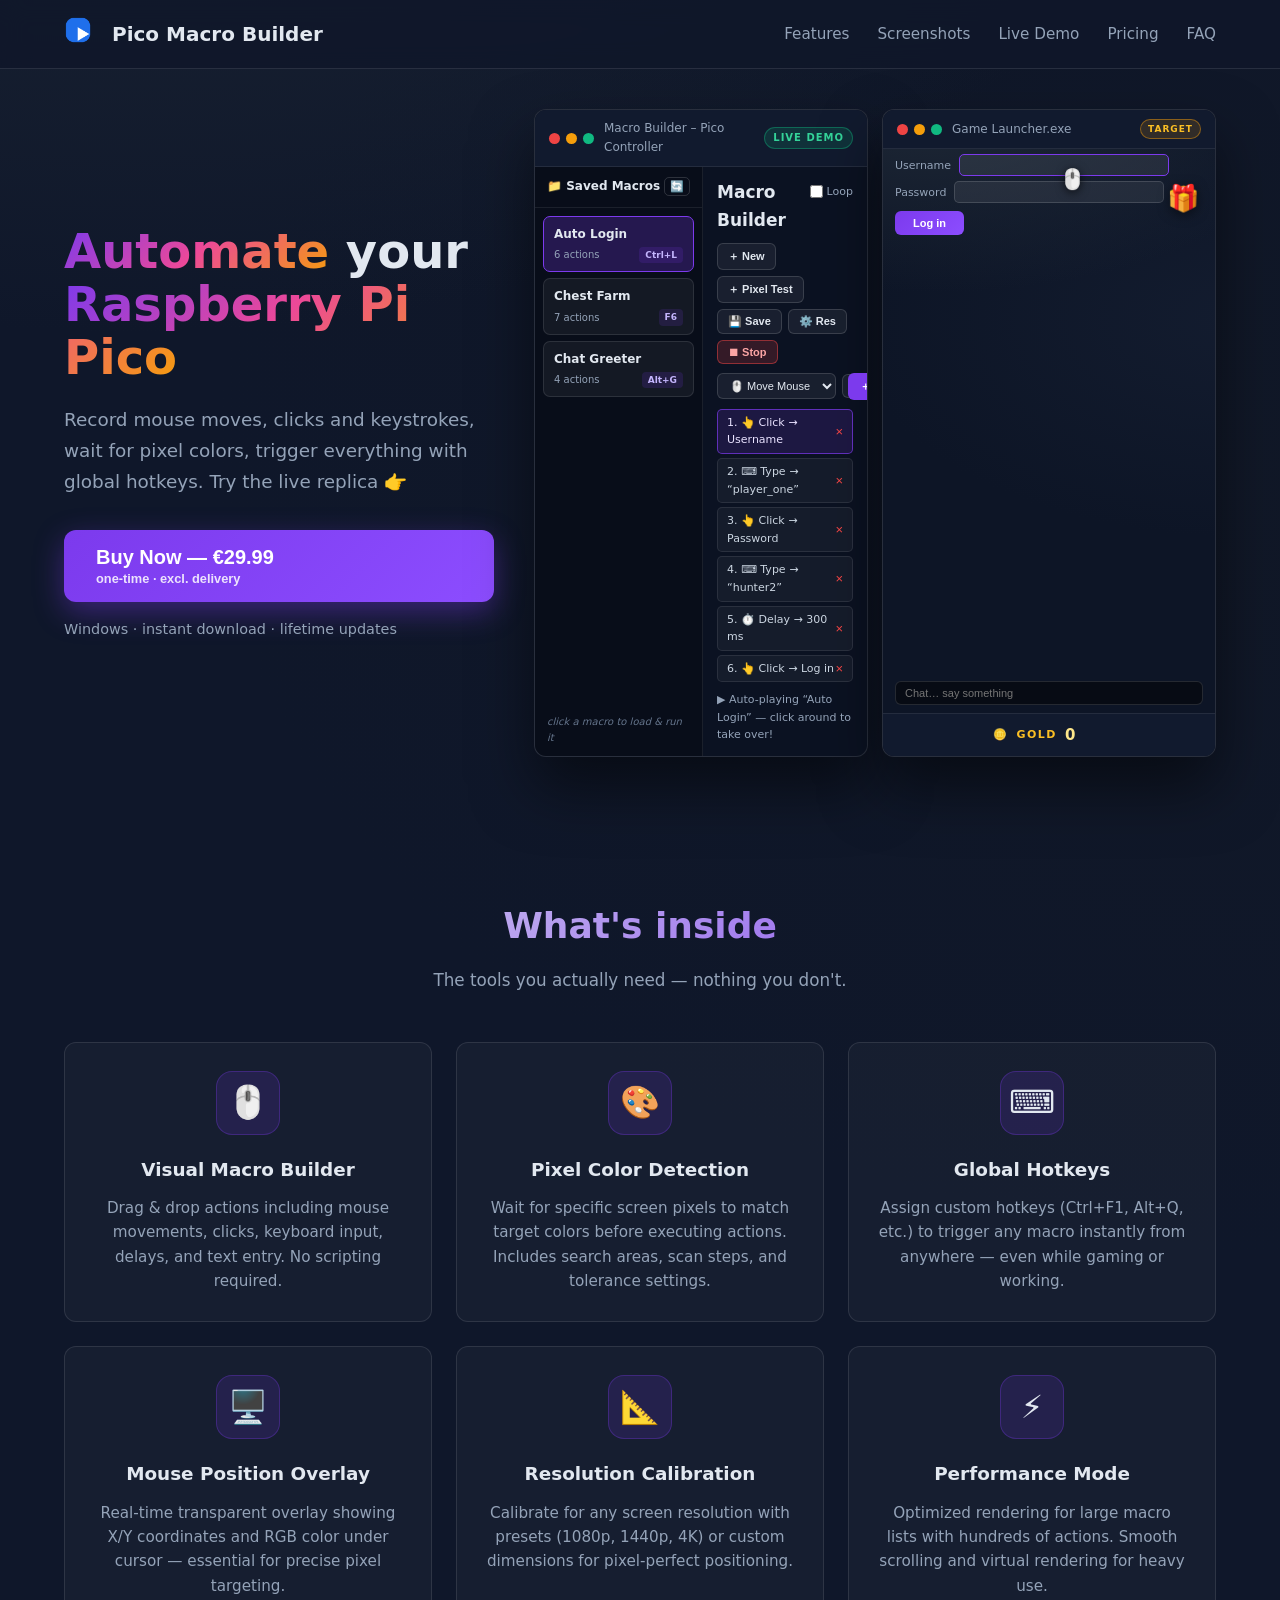
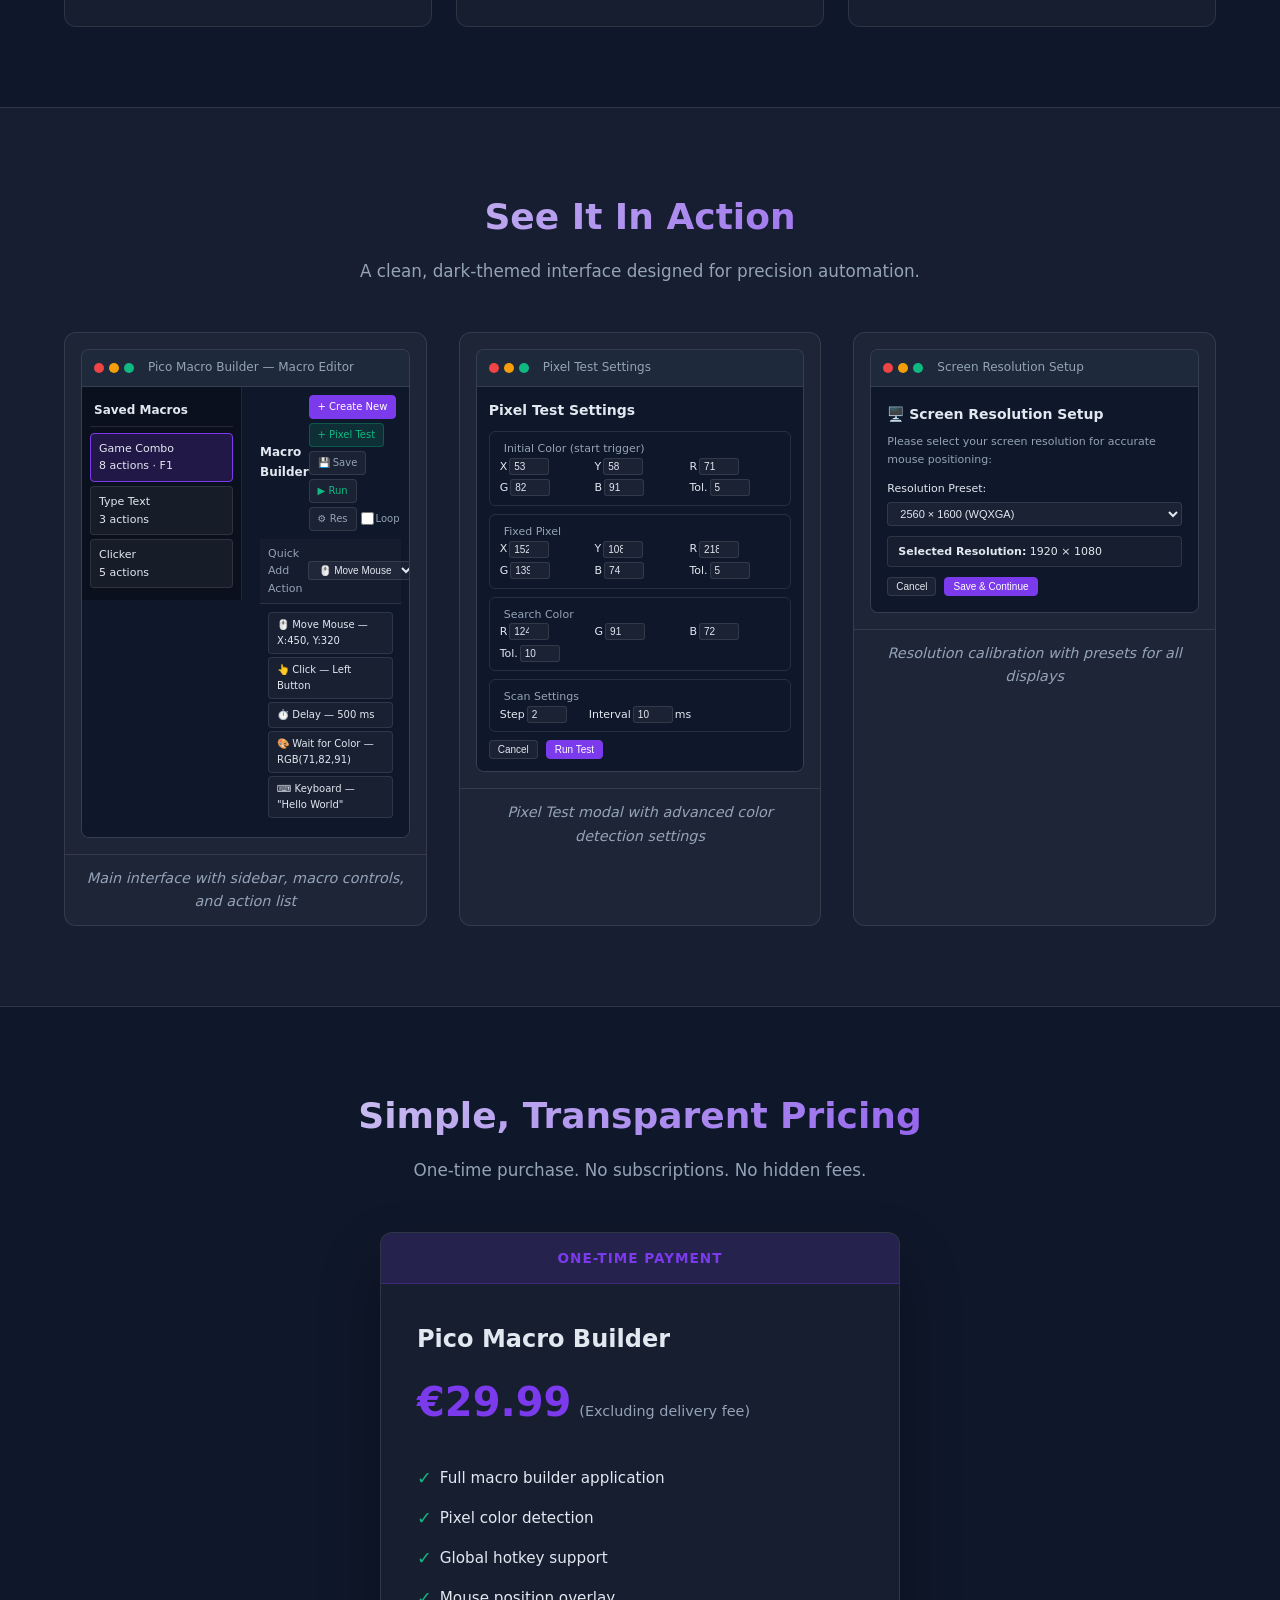
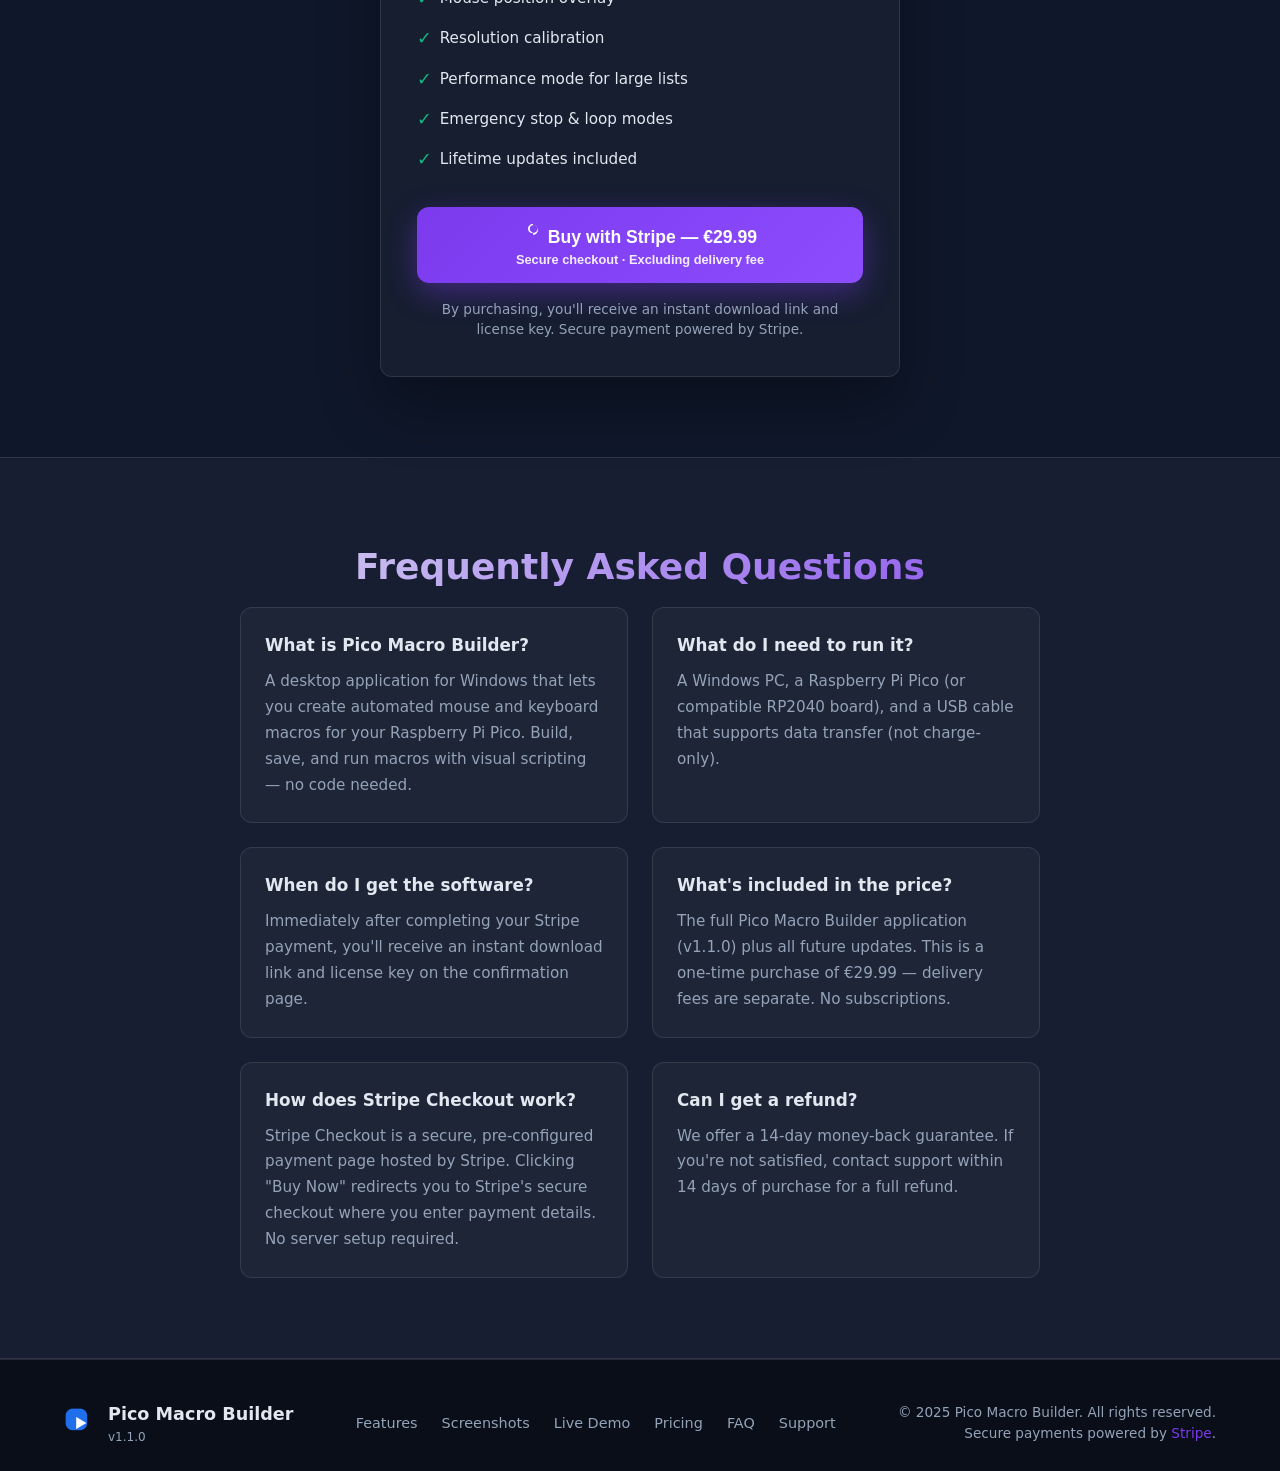
==== commit 2f6121d2: "Demo: two fully separate windows (builder + Game Launcher target), persistent gold score with +50 fl" ====
--- a/index.html
+++ b/index.html
@@ -53,57 +53,67 @@
           </div>
         </div>
         <div class="hero-app">
-          <div class="pa-titlebar">
-            <span class="pa-dots"><i class="pa-dot pa-r"></i><i class="pa-dot pa-y"></i><i class="pa-dot pa-g"></i></span>
-            <span class="pa-title">Macro Builder – Pico Controller</span>
-            <span class="pa-badge">LIVE DEMO</span>
-          </div>
-          <div class="pa-body">
-            <aside class="pa-sidebar">
-              <div class="pa-side-head"><span>📁 Saved Macros</span><button id="paRefresh" title="Refresh">🔄</button></div>
-              <div id="paPresets"></div>
-              <p class="pa-side-hint">click a macro to load &amp; run it</p>
-            </aside>
-            <main class="pa-main">
-              <div class="pa-mainhead"><h1>Macro Builder</h1><label class="pa-loop"><input type="checkbox" id="paLoop"> Loop</label></div>
-              <div class="pa-toolbar">
-                <button class="pa-tbtn" data-toast="New empty macro created ✨">＋ New</button>
-                <button class="pa-tbtn" data-toast="🎨 Pixel Test needs a connected Pico 🔌">＋ Pixel Test</button>
-                <button class="pa-tbtn" data-toast="Saved to your macros folder 💾">💾 Save</button>
-                <button class="pa-tbtn" data-toast="Resolution locked to this preview 😄">⚙️ Res</button>
-                <button id="paRun" class="pa-tbtn pa-run">▶️ Run</button>
-                <button id="paStop" class="pa-tbtn pa-stop" hidden>⏹ Stop</button>
-              </div>
-              <div class="pa-composer">
-                <select id="paType">
-                  <option value="move">🖱️ Move Mouse</option>
-                  <option value="click">👆 Click</option>
-                  <option value="type">⌨️ Keyboard</option>
-                  <option value="delay">⏱️ Delay</option>
-                </select>
-                <span class="pa-pfields" id="paParams"></span>
-                <button id="paAdd" class="pa-addbtn">＋ Add</button>
-              </div>
-              <ol class="pa-queue" id="paQueue"></ol>
-              <div class="pa-status" id="paStatus"></div>
-            </main>
-
-            <!-- Preview / target window -->
-            <section class="pa-preview">
-              <div class="pa-prev-head">
-                <span>🖥️ Game Launcher.exe</span>
-                <span class="pa-chip">TARGET</span>
-              </div>
-              <div class="pa-screen" id="paScreen">
-                <label class="pa-row">Username<input id="tUser" class="pa-field" autocomplete="off" spellcheck="false"></label>
-                <label class="pa-row">Password<input id="tPass" type="password" class="pa-field" autocomplete="off"></label>
-                <button id="tLogin" class="pa-loginbtn">Log in</button>
-                <button id="tChest" class="pa-chest" title="Treasure chest">🎁</button>
-                <input id="tChat" class="pa-chat" placeholder="Chat… say something" autocomplete="off">
-                <div class="pa-cursor" id="paCursor">🖱️</div>
-              </div>
-            </section>
-          </div>
+          <!-- ── Window 1 · Macro Builder ── -->
+          <div class="pa-window">
+            <div class="pa-titlebar">
+              <span class="pa-dots"><i class="pa-dot pa-r"></i><i class="pa-dot pa-y"></i><i class="pa-dot pa-g"></i></span>
+              <span class="pa-title">Macro Builder – Pico Controller</span>
+              <span class="pa-badge">LIVE DEMO</span>
+            </div>
+            <div class="pa-body">
+              <aside class="pa-sidebar">
+                <div class="pa-side-head"><span>📁 Saved Macros</span><button id="paRefresh" title="Refresh">🔄</button></div>
+                <div id="paPresets"></div>
+                <p class="pa-side-hint">click a macro to load &amp; run it</p>
+              </aside>
+              <main class="pa-main">
+                <div class="pa-mainhead"><h1>Macro Builder</h1><label class="pa-loop"><input type="checkbox" id="paLoop"> Loop</label></div>
+                <div class="pa-toolbar">
+                  <button class="pa-tbtn" data-toast="New empty macro created ✨">＋ New</button>
+                  <button class="pa-tbtn" data-toast="🎨 Pixel Test needs a connected Pico 🔌">＋ Pixel Test</button>
+                  <button class="pa-tbtn" data-toast="Saved to your macros folder 💾">💾 Save</button>
+                  <button class="pa-tbtn" data-toast="Resolution locked to this preview 😄">⚙️ Res</button>
+                  <button id="paRun" class="pa-tbtn pa-run">▶️ Run</button>
+                  <button id="paStop" class="pa-tbtn pa-stop" hidden>⏹ Stop</button>
+                </div>
+                <div class="pa-composer">
+                  <select id="paType">
+                    <option value="move">🖱️ Move Mouse</option>
+                    <option value="click">👆 Click</option>
+                    <option value="type">⌨️ Keyboard</option>
+                    <option value="delay">⏱️ Delay</option>
+                  </select>
+                  <span class="pa-pfields" id="paParams"></span>
+                  <button id="paAdd" class="pa-addbtn">＋ Add</button>
+                </div>
+                <ol class="pa-queue" id="paQueue"></ol>
+                <div class="pa-status" id="paStatus"></div>
+              </main>
+            </div>
+          </div>
+
+          <!-- ── Window 2 · Target app ── -->
+          <div class="pa-window pa-target-win">
+            <div class="pa-titlebar">
+              <span class="pa-dots"><i class="pa-dot pa-r"></i><i class="pa-dot pa-y"></i><i class="pa-dot pa-g"></i></span>
+              <span class="pa-title">Game Launcher.exe</span>
+              <span class="pa-chip">TARGET</span>
+            </div>
+            <div class="pa-screen" id="paScreen">
+              <label class="pa-row">Username<input id="tUser" class="pa-field" autocomplete="off" spellcheck="false"></label>
+              <label class="pa-row">Password<input id="tPass" type="password" class="pa-field" autocomplete="off"></label>
+              <button id="tLogin" class="pa-loginbtn">Log in</button>
+              <button id="tChest" class="pa-chest" title="Treasure chest">🎁</button>
+              <input id="tChat" class="pa-chat" placeholder="Chat… say something" autocomplete="off">
+              <div class="pa-cursor" id="paCursor">🖱️</div>
+            </div>
+            <div class="pa-goldbar">
+              <span class="pa-coin">🪙</span> GOLD
+              <b id="paGold">0</b>
+              <span class="pa-goldpop" id="paGoldPop">+50</span>
+            </div>
+          </div>
+
           <div class="pa-toast" id="paToast"></div>
         </div>
       </div>
--- a/styles.css
+++ b/styles.css
@@ -1101,10 +1101,21 @@
 
 .hero-app {
   position: relative;
+  display: flex;
+  gap: 14px;
+  align-items: stretch;
+}
+
+/* Each demo app is its own standalone window */
+.pa-window {
+  flex: 1;
+  min-width: 0;
+  display: flex;
+  flex-direction: column;
   background: #0b1222;
   border: 1px solid rgba(255, 255, 255, 0.12);
   border-radius: 12px;
-  box-shadow: 0 40px 80px rgba(0, 0, 0, 0.55);
+  box-shadow: 0 30px 60px rgba(0, 0, 0, 0.5);
   overflow: hidden;
   font-size: 13px;
 }
@@ -1143,7 +1154,8 @@
 
 .pa-body {
   display: flex;
-  min-height: 480px;
+  flex: 1;
+  min-height: 440px;
 }
 
 /* Sidebar */
@@ -1347,25 +1359,49 @@
 
 .pa-addbtn:hover { background: #8c4dff; }
 
-/* Preview / target window (right pane) */
-.pa-preview {
-  flex: 1;
-  min-width: 0;
-  display: flex;
-  flex-direction: column;
-  background: rgba(0, 0, 0, 0.2);
-  border-left: 1px solid rgba(255, 255, 255, 0.08);
-}
-
-.pa-prev-head {
-  display: flex;
-  align-items: center;
-  justify-content: space-between;
+/* Gold HUD in the target window */
+.pa-goldbar {
+  position: relative;
+  display: flex;
+  align-items: center;
+  justify-content: center;
+  gap: 8px;
   padding: 9px 12px;
-  font-size: 11px;
-  font-weight: 600;
-  color: #94a3b8;
-  border-bottom: 1px solid rgba(255, 255, 255, 0.08);
+  background: #111a2e;
+  border-top: 1px solid rgba(255, 255, 255, 0.08);
+  color: #fbbf24;
+  font-size: 11px;
+  font-weight: 700;
+  letter-spacing: 1.5px;
+}
+
+.pa-goldbar b {
+  font-size: 15px;
+  color: #fde68a;
+  min-width: 40px;
+  text-align: left;
+}
+
+.pa-goldpop {
+  position: absolute;
+  left: calc(50% + 34px);
+  top: 50%;
+  transform: translateY(-50%);
+  color: #4ade80;
+  font-size: 12px;
+  font-weight: 700;
+  opacity: 0;
+  pointer-events: none;
+}
+
+.pa-goldpop.go {
+  animation: goldFloat 0.9s ease-out forwards;
+}
+
+@keyframes goldFloat {
+  0%   { opacity: 0; transform: translateY(-30%); }
+  20%  { opacity: 1; }
+  100% { opacity: 0; transform: translateY(-160%); }
 }
 
 .pa-chip {
@@ -1383,7 +1419,7 @@
 .pa-screen {
   position: relative;
   flex: 1;
-  min-height: 240px;
+  min-height: 270px;
   overflow: hidden;
   background:
     radial-gradient(400px 200px at 15% -10%, #1f2937, transparent),
@@ -1604,12 +1640,9 @@
 }
 
 @media (max-width: 620px) {
+  .hero-app { flex-direction: column; }
   .pa-body { flex-direction: column; }
-  .pa-preview {
-    border-left: none;
-    border-top: 1px solid rgba(255, 255, 255, 0.08);
-  }
-  .pa-screen { min-height: 200px; }
+  .pa-screen { min-height: 210px; }
   .pa-composer { flex-wrap: wrap; }
   .pa-pfields { flex-basis: 100%; }
   .section { padding: 56px 0; }
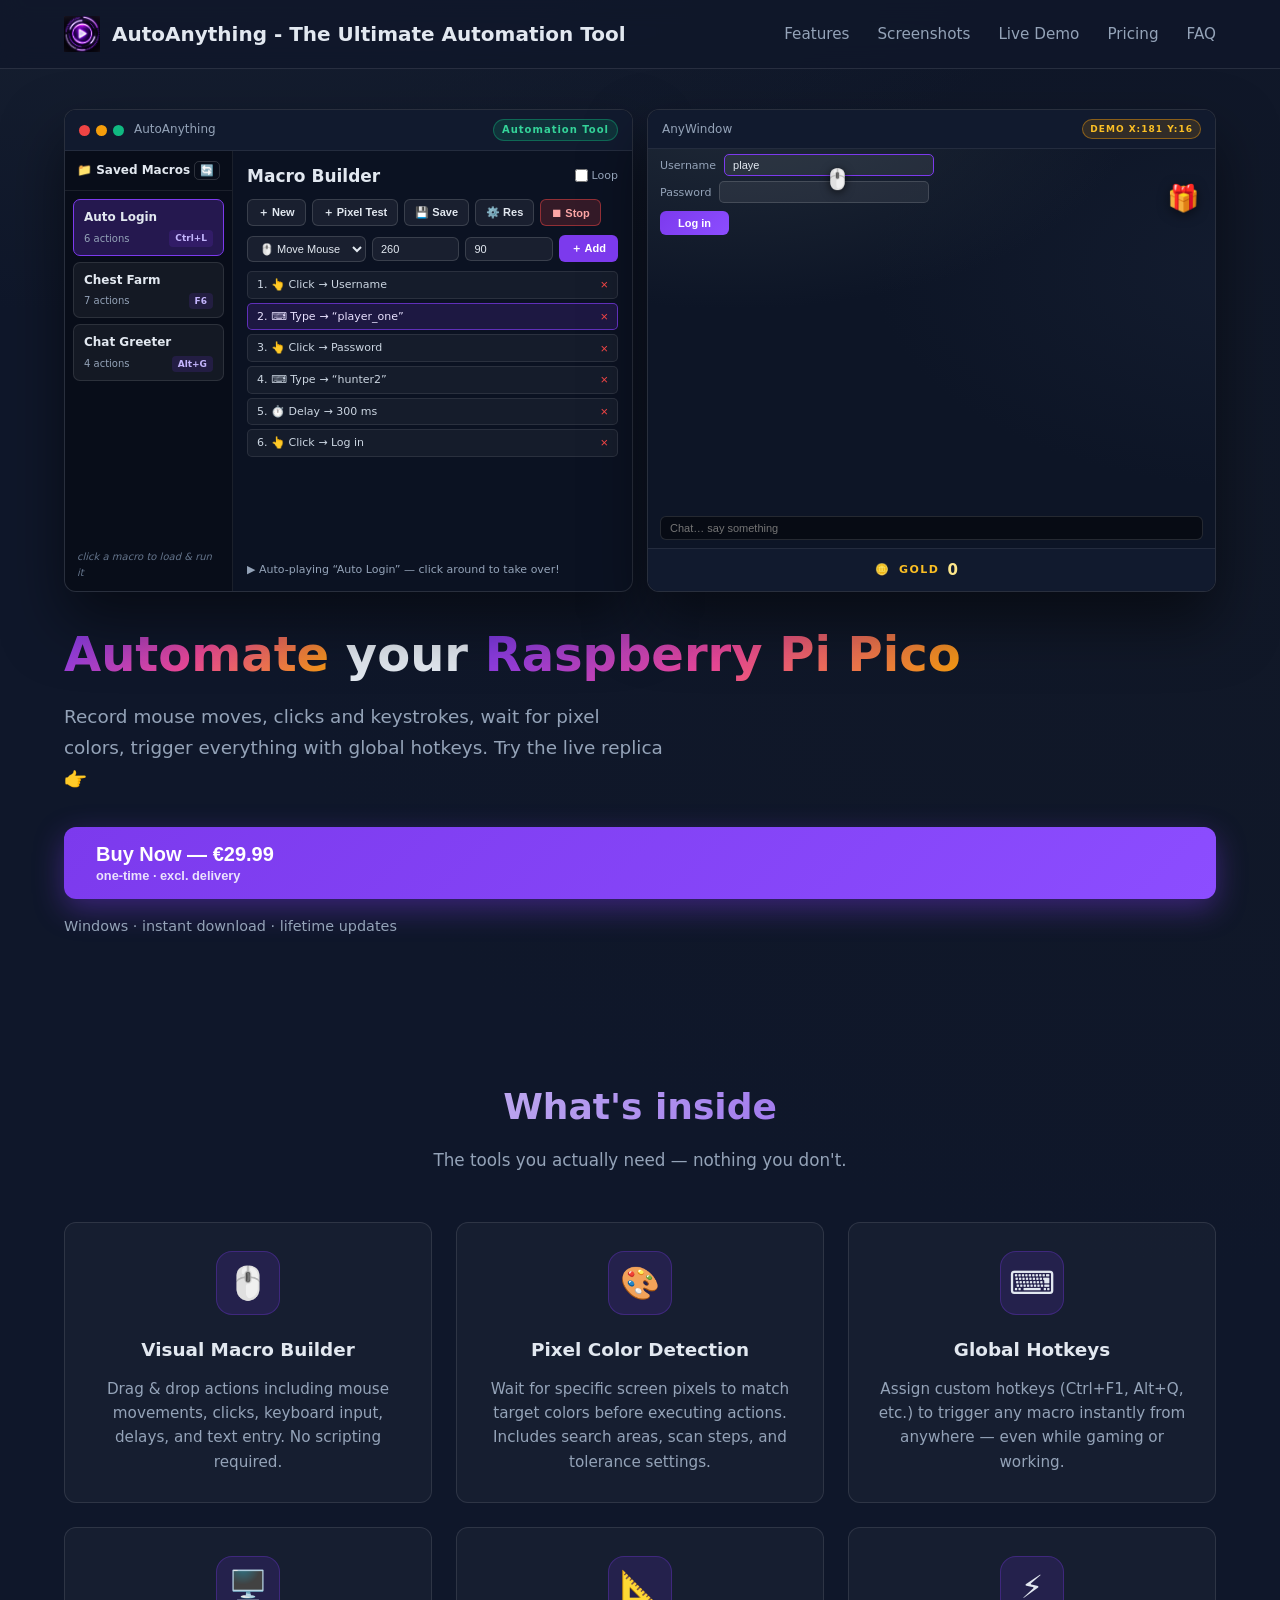
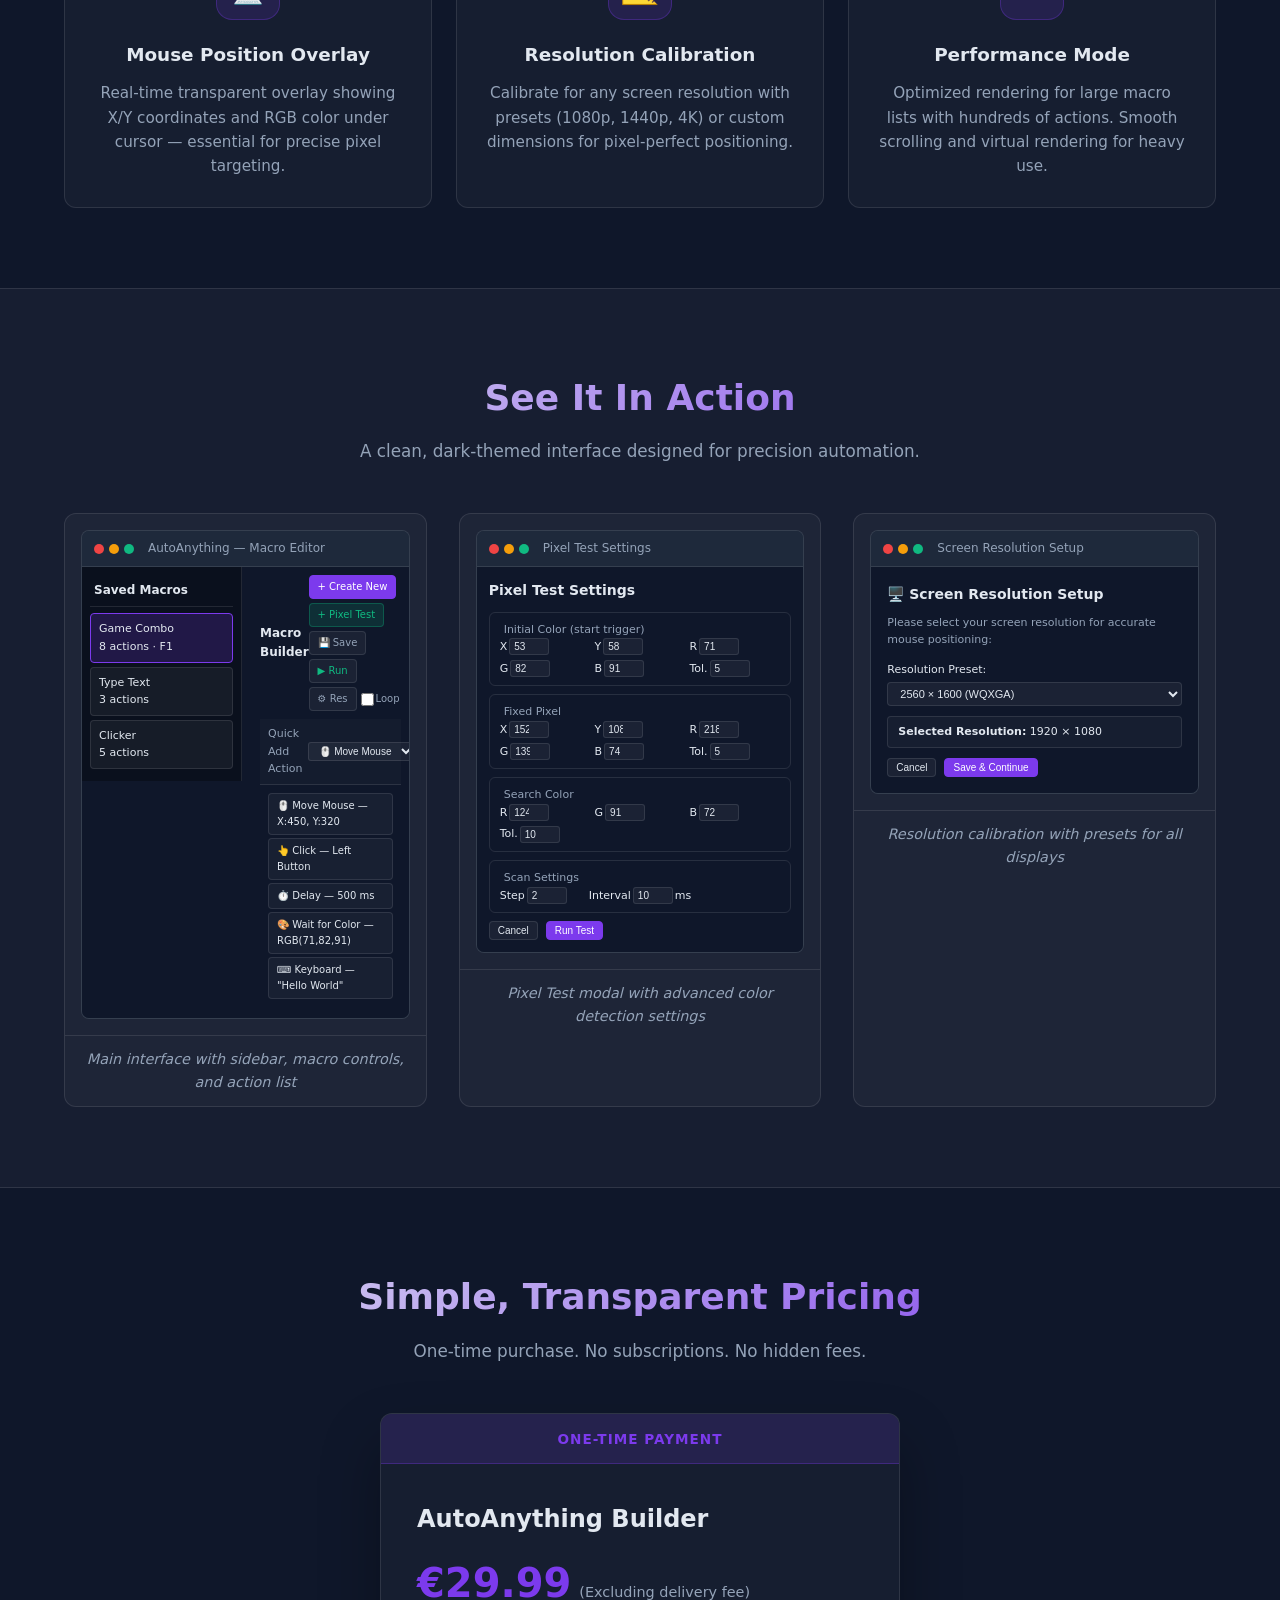
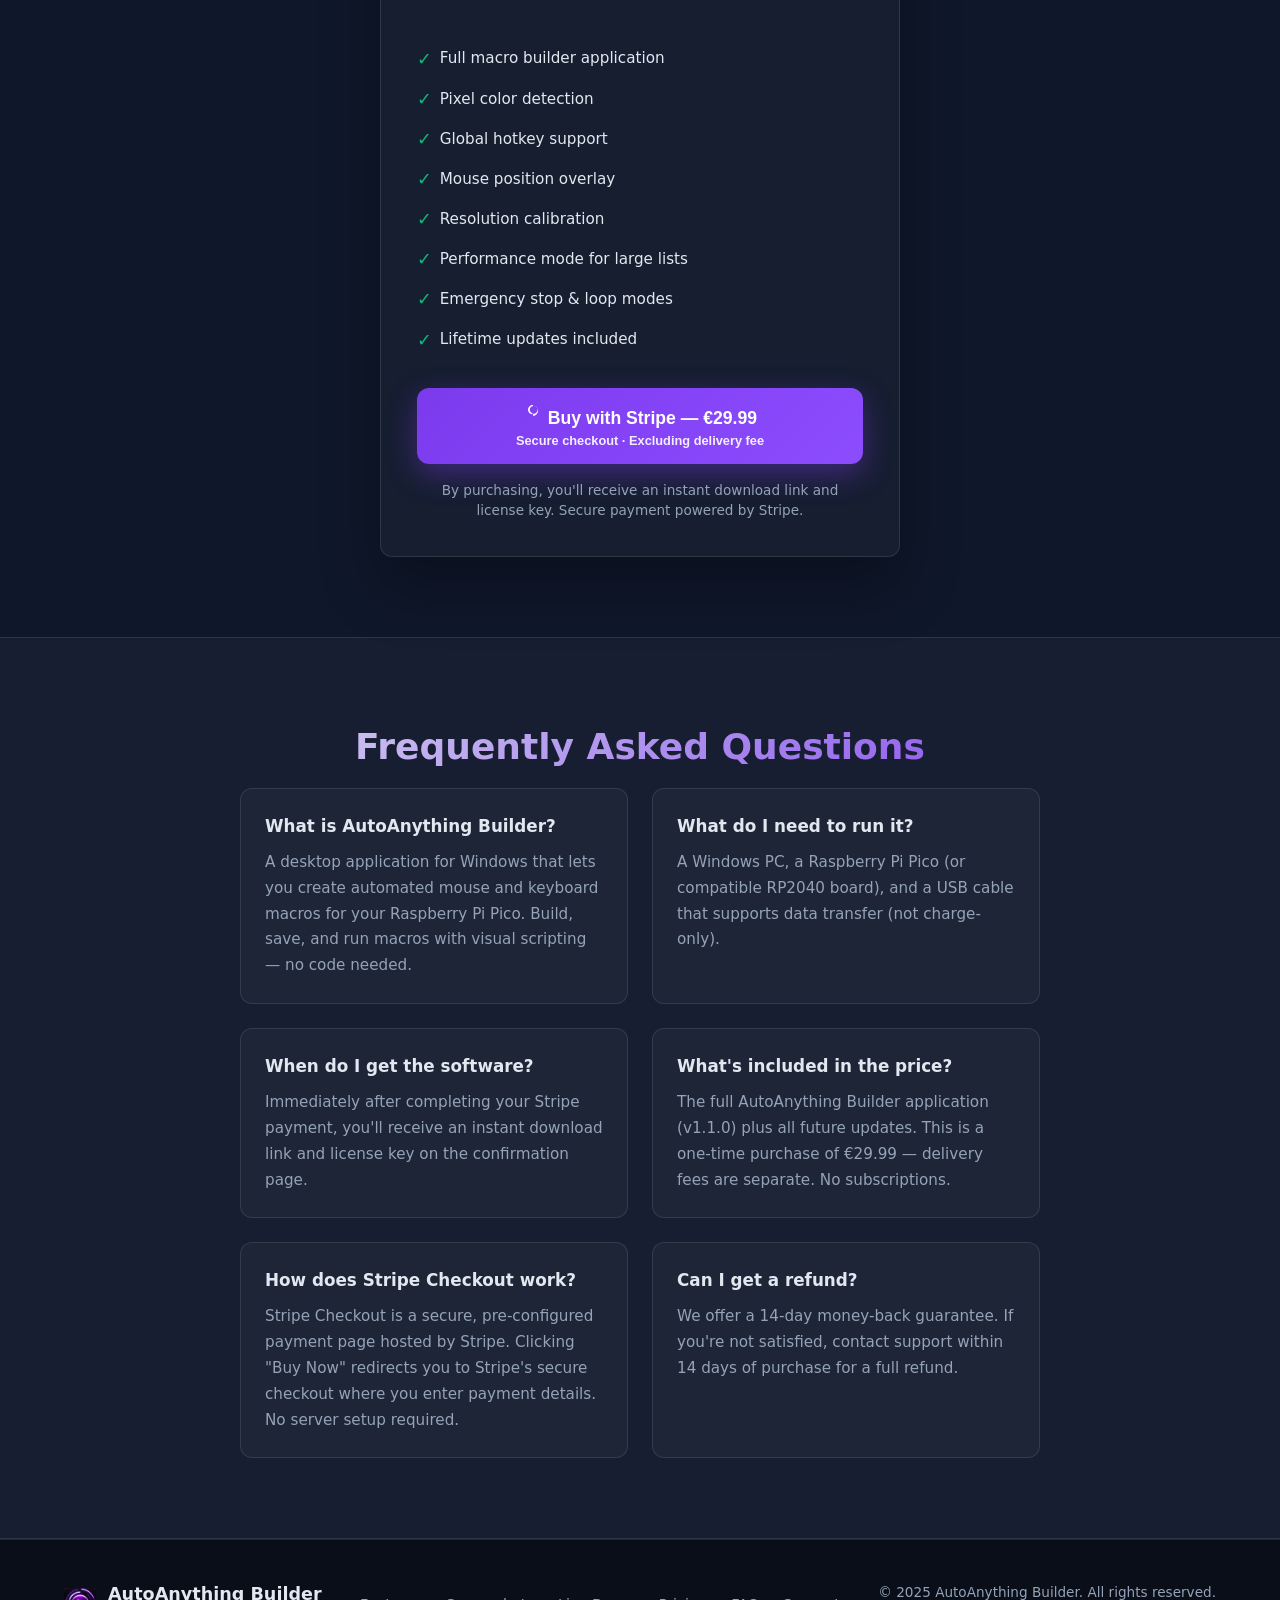
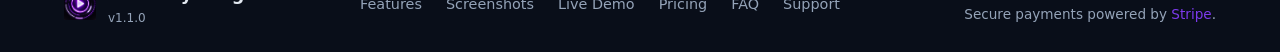
==== commit e6879a1c: "Add files via upload" ====
--- a/index.html
+++ b/index.html
@@ -3,10 +3,10 @@
   <head>
     <meta charset="UTF-8" />
     <meta name="viewport" content="width=device-width, initial-scale=1.0" />
-    <title>Pico Macro Builder — Automate Your Raspberry Pi Pico</title>
+    <title>AutoAnything - The Ultimate Automation Tool</title>
     <meta
       name="description"
-      content="Pico Macro Builder lets you create, save, and run automated mouse & keyboard macros on your Raspberry Pi Pico. Featuring pixel-color detection, global hotkeys, and real-time mouse position overlay."
+      content="AutoAnything Builder lets you create, save, and run automated mouse & keyboard macros on your Raspberry Pi Pico. Featuring pixel-color detection, global hotkeys, and real-time mouse position overlay."
     />
     <link rel="icon" href="logo.png" />
     <!-- Stripe.js -->
@@ -18,8 +18,8 @@
     <nav class="navbar">
       <div class="container nav-inner">
         <div class="logo">
-          <img src="logo.png" alt="Pico Macro Builder" class="logo-img" />
-          <span class="logo-text">Pico Macro Builder</span>
+          <img src="logo.png" alt="AutoAnything Builder" class="logo-img" />
+          <span class="logo-text">AutoAnything - The Ultimate Automation Tool</span>
         </div>
         <div class="nav-links">
                     <a href="#features">Features</a>
@@ -57,8 +57,8 @@
           <div class="pa-window">
             <div class="pa-titlebar">
               <span class="pa-dots"><i class="pa-dot pa-r"></i><i class="pa-dot pa-y"></i><i class="pa-dot pa-g"></i></span>
-              <span class="pa-title">Macro Builder – Pico Controller</span>
-              <span class="pa-badge">LIVE DEMO</span>
+              <span class="pa-title">AutoAnything</span>
+              <span class="pa-badge">Automation Tool</span>
             </div>
             <div class="pa-body">
               <aside class="pa-sidebar">
@@ -95,9 +95,8 @@
           <!-- ── Window 2 · Target app ── -->
           <div class="pa-window pa-target-win">
             <div class="pa-titlebar">
-              <span class="pa-dots"><i class="pa-dot pa-r"></i><i class="pa-dot pa-y"></i><i class="pa-dot pa-g"></i></span>
-              <span class="pa-title">Game Launcher.exe</span>
-              <span class="pa-chip">TARGET</span>
+              <span class="pa-title">AnyWindow</span>
+              <span class="pa-chip">DEMO&nbsp;<span id="paXY">X:0 Y:0</span></span>
             </div>
             <div class="pa-screen" id="paScreen">
               <label class="pa-row">Username<input id="tUser" class="pa-field" autocomplete="off" spellcheck="false"></label>
@@ -196,7 +195,7 @@
                     <span class="ss-dot ss-yellow"></span>
                     <span class="ss-dot ss-green"></span>
                   </div>
-                  <span class="ss-browser-title">Pico Macro Builder — Macro Editor</span>
+                  <span class="ss-browser-title">AutoAnything — Macro Editor</span>
                 </div>
                 <div class="ss-app">
                   <div class="ss-sidebar">
@@ -360,7 +359,7 @@
           <div class="pricing-badge"><span class="badge-text">One-Time Payment</span></div>
           <div class="pricing-content">
             <div class="pricing-header">
-              <h3 class="pricing-title">Pico Macro Builder</h3>
+              <h3 class="pricing-title">AutoAnything Builder</h3>
               <div class="pricing-price">
                 <span class="price-amount">€29.99</span>
                 <span class="price-desc">(Excluding delivery fee)</span>
@@ -401,7 +400,7 @@
         <h2 class="section-title">Frequently Asked Questions</h2>
         <div class="faq-grid">
           <div class="faq-item">
-            <h3 class="faq-question">What is Pico Macro Builder?</h3>
+            <h3 class="faq-question">What is AutoAnything Builder?</h3>
             <p class="faq-answer">
               A desktop application for Windows that lets you create automated
               mouse and keyboard macros for your Raspberry Pi Pico. Build, save,
@@ -425,7 +424,7 @@
           <div class="faq-item">
             <h3 class="faq-question">What's included in the price?</h3>
             <p class="faq-answer">
-              The full Pico Macro Builder application (v1.1.0) plus all future
+              The full AutoAnything Builder application (v1.1.0) plus all future
               updates. This is a one-time purchase of €29.99 — delivery fees are
               separate. No subscriptions.
             </p>
@@ -454,9 +453,9 @@
       <div class="container">
         <div class="footer-inner">
           <div class="footer-brand">
-            <img src="logo.png" alt="Pico Macro Builder" class="footer-logo" />
+            <img src="logo.png" alt="AutoAnything Builder" class="footer-logo" />
             <div class="footer-brand-text">
-              <span class="footer-name">Pico Macro Builder</span>
+              <span class="footer-name">AutoAnything Builder</span>
               <span class="footer-tag">v1.1.0</span>
             </div>
           </div>
@@ -470,7 +469,7 @@
           </div>
           <div class="footer-copy">
             <p>
-              &copy; 2025 Pico Macro Builder. All rights reserved.<br />
+              &copy; 2025 AutoAnything Builder. All rights reserved.<br />
               Secure payments powered by
               <a href="https://stripe.com" target="_blank" rel="noopener" class="stripe-link">Stripe</a>.
             </p>
--- a/styles.css
+++ b/styles.css
@@ -1093,17 +1093,19 @@
 
 /* ===== Pico App Replica (interactive demo) ===== */
 .hero-inner {
-  display: grid;
-  grid-template-columns: minmax(300px, 430px) minmax(0, 1fr);
-  gap: 40px;
-  align-items: center;
-}
-
+  display: flex;
+  flex-direction: column;
+  align-items: stretch;
+  gap: 36px;
+}
+
+/* Demo windows sit on top, hero text moves below them */
 .hero-app {
   position: relative;
   display: flex;
   gap: 14px;
   align-items: stretch;
+  order: -1;
 }
 
 /* Each demo app is its own standalone window */
